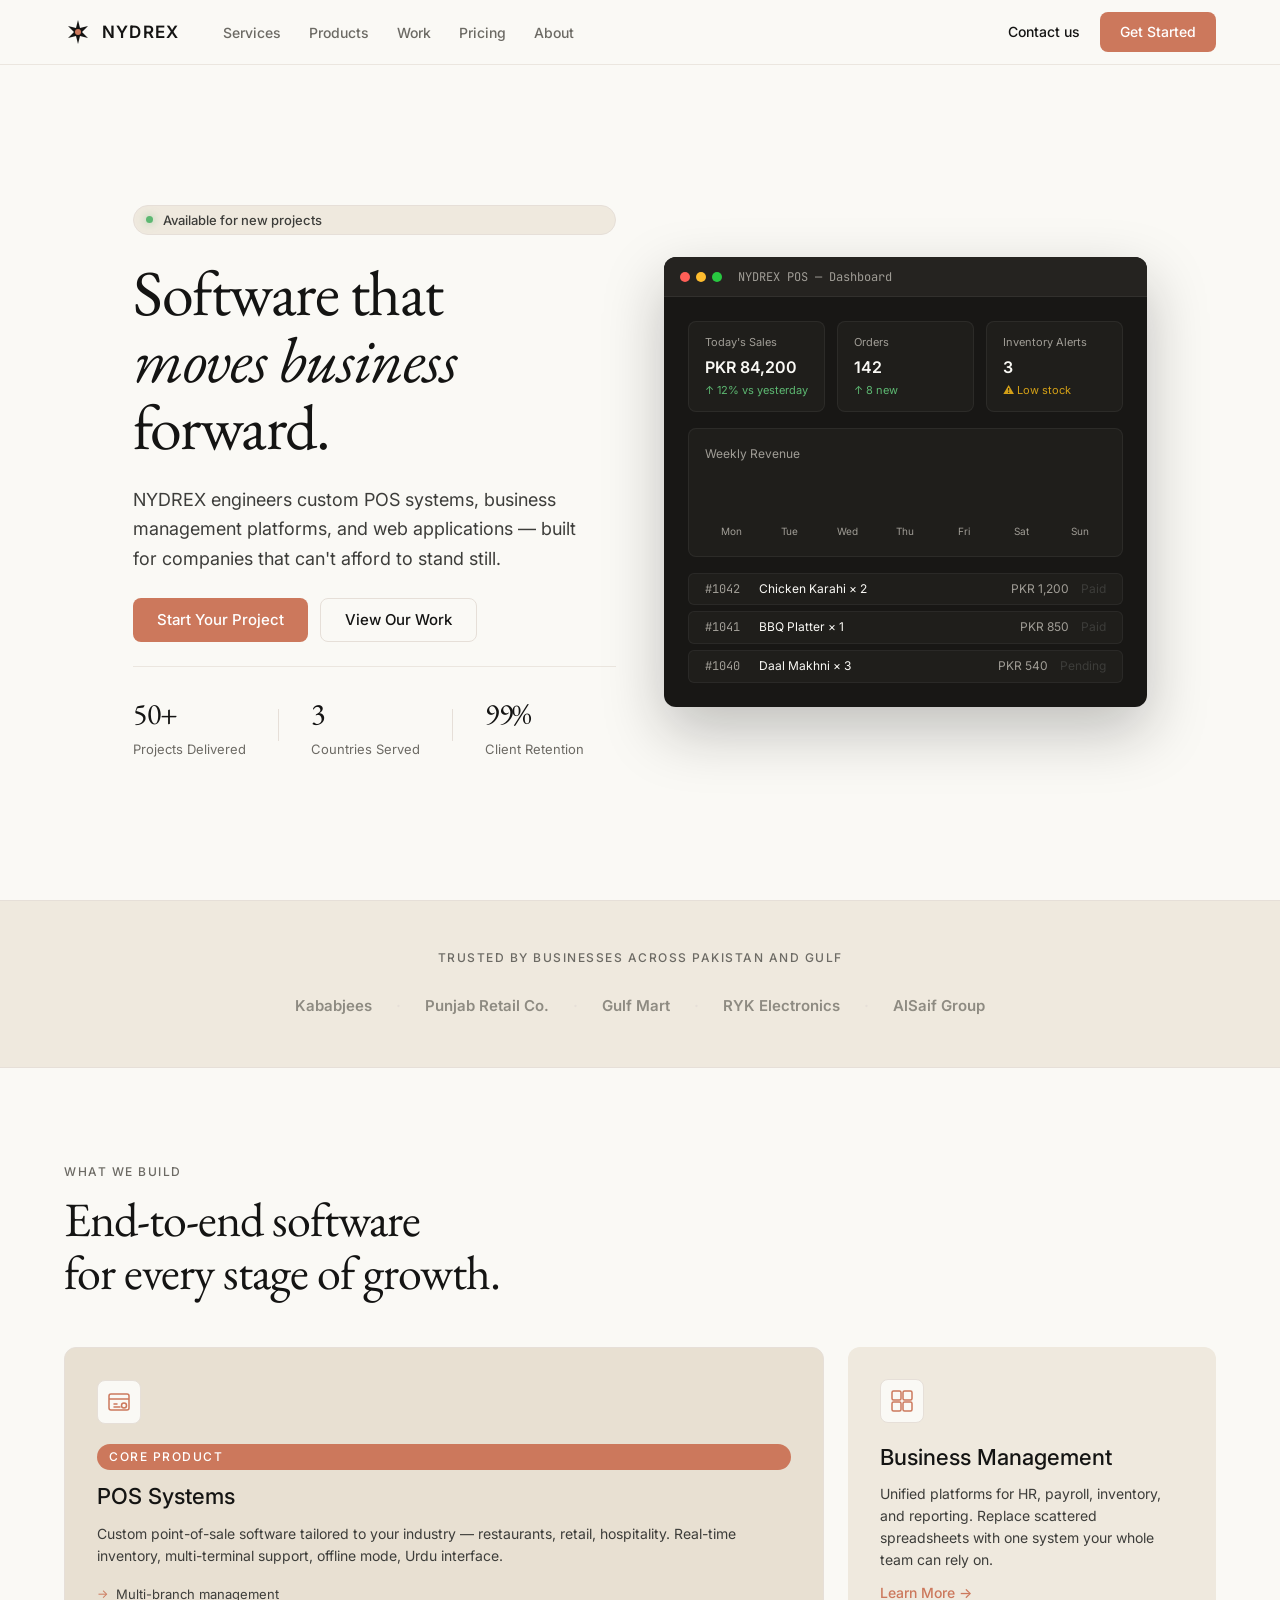
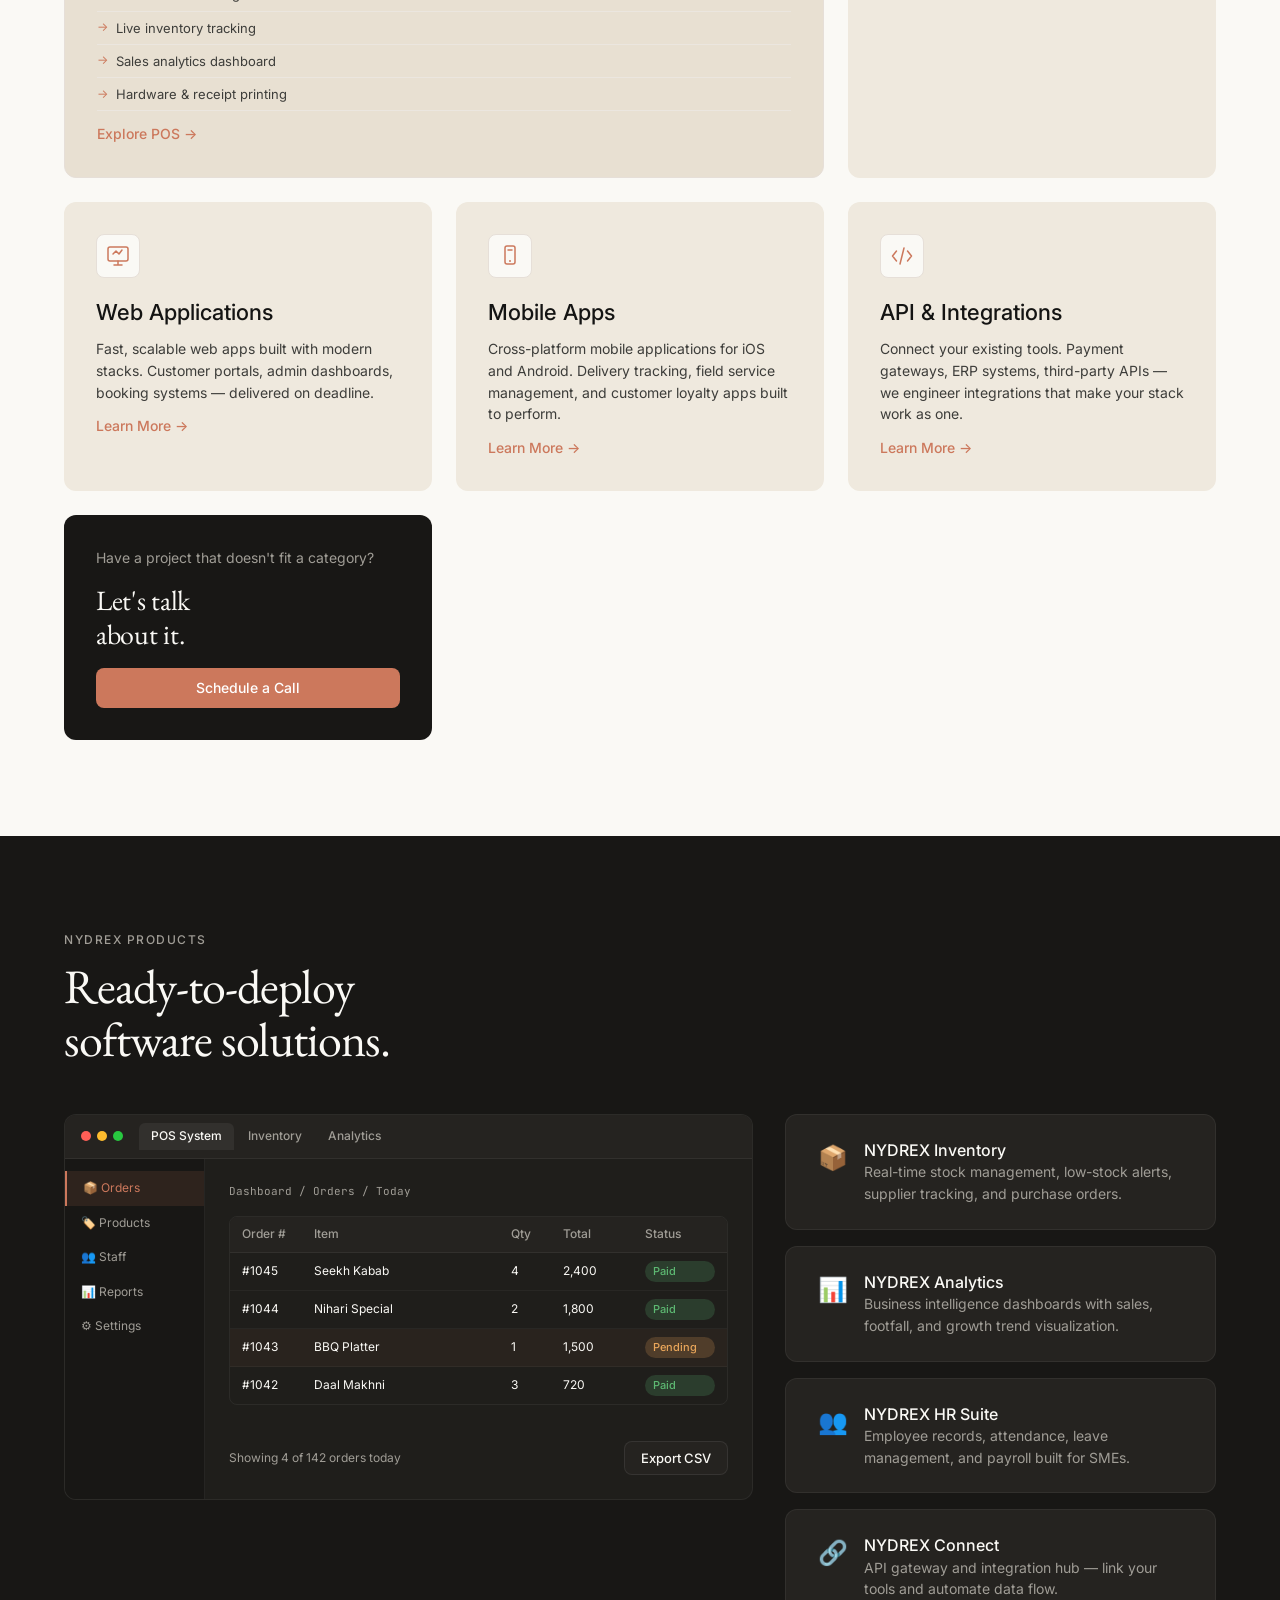
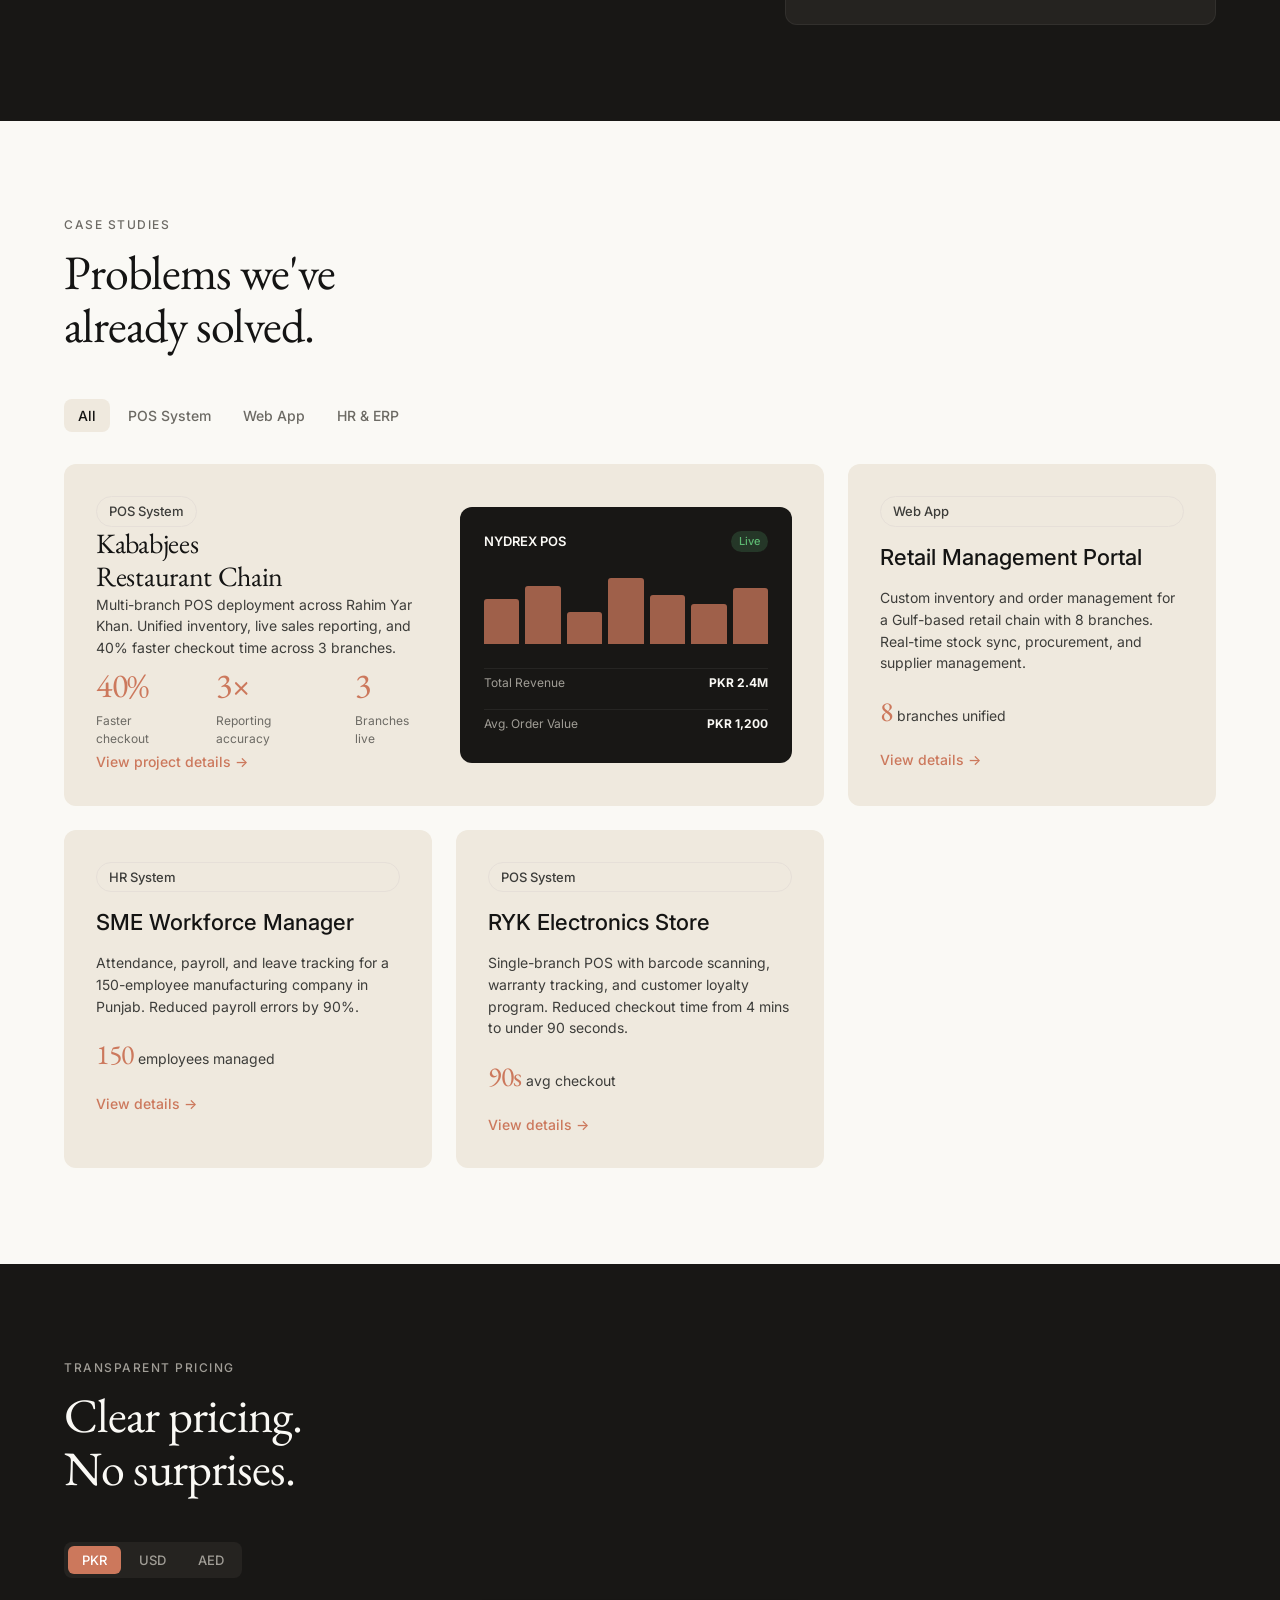
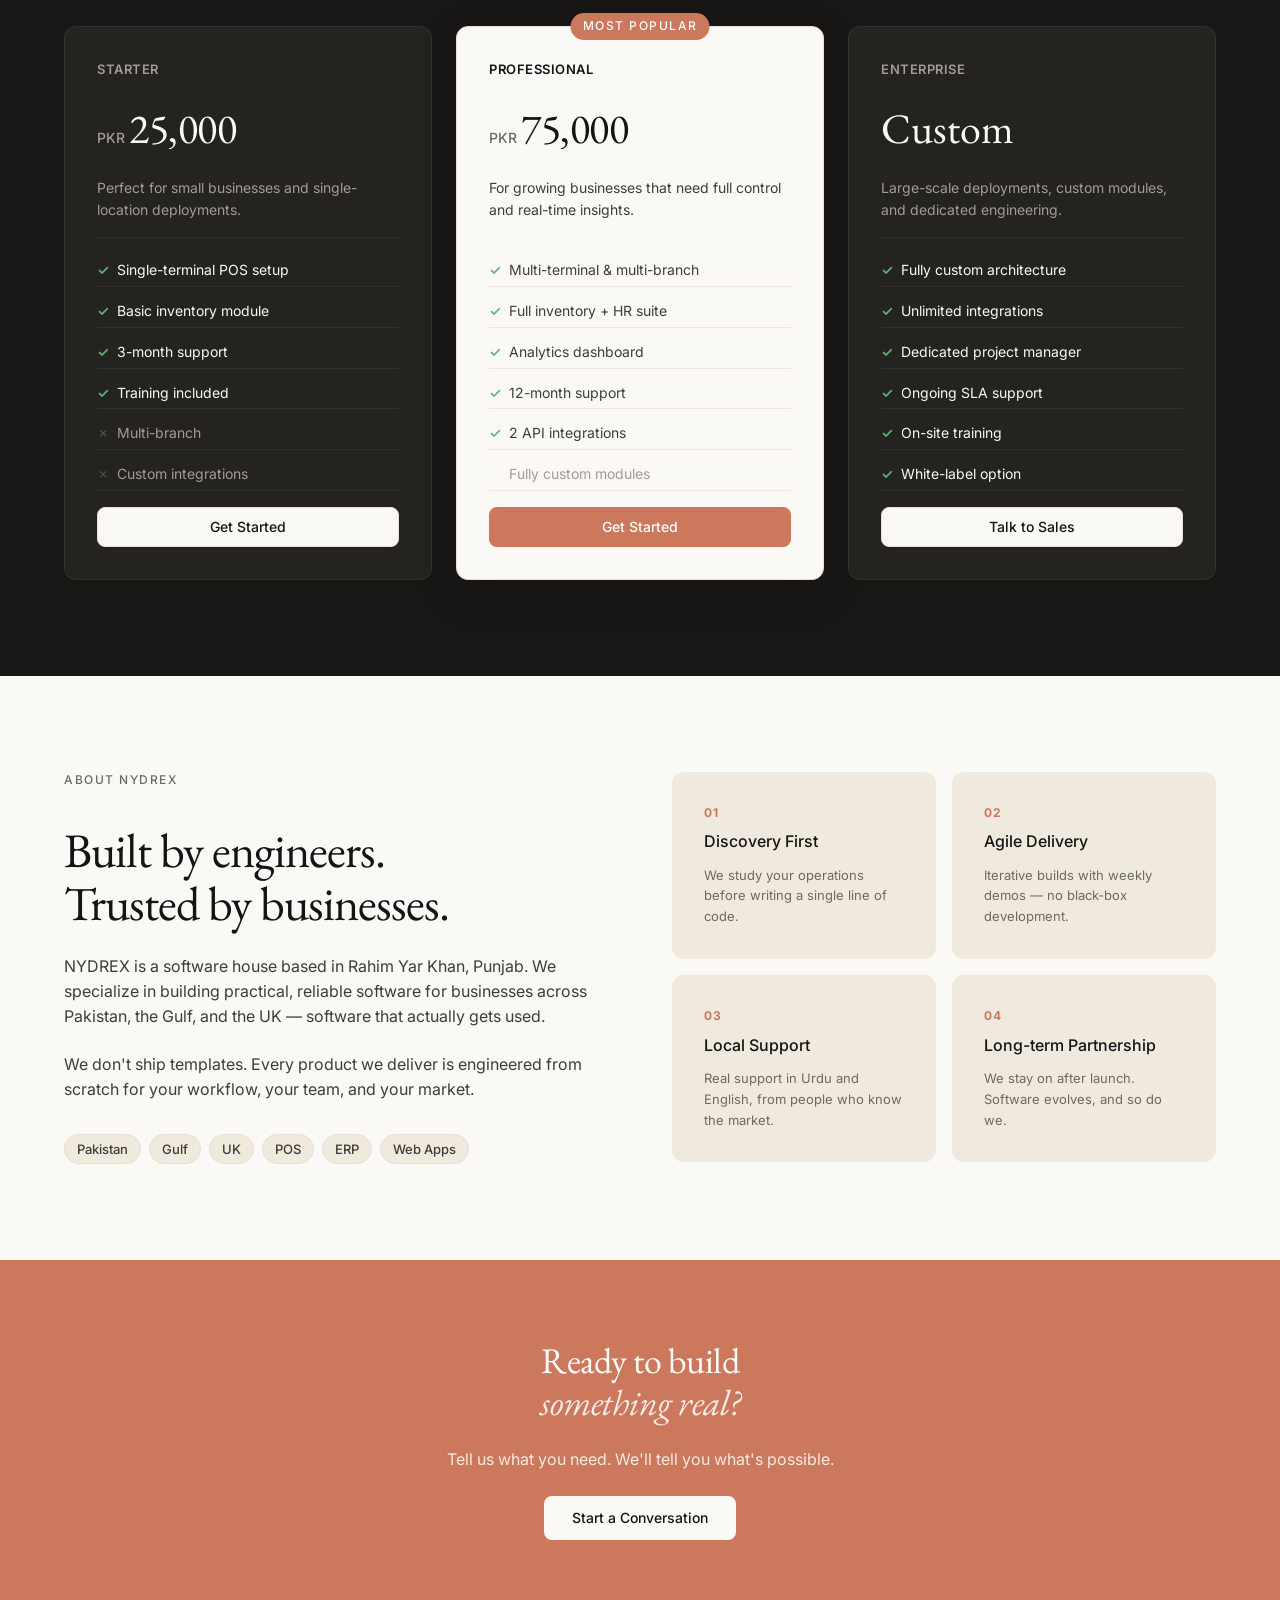
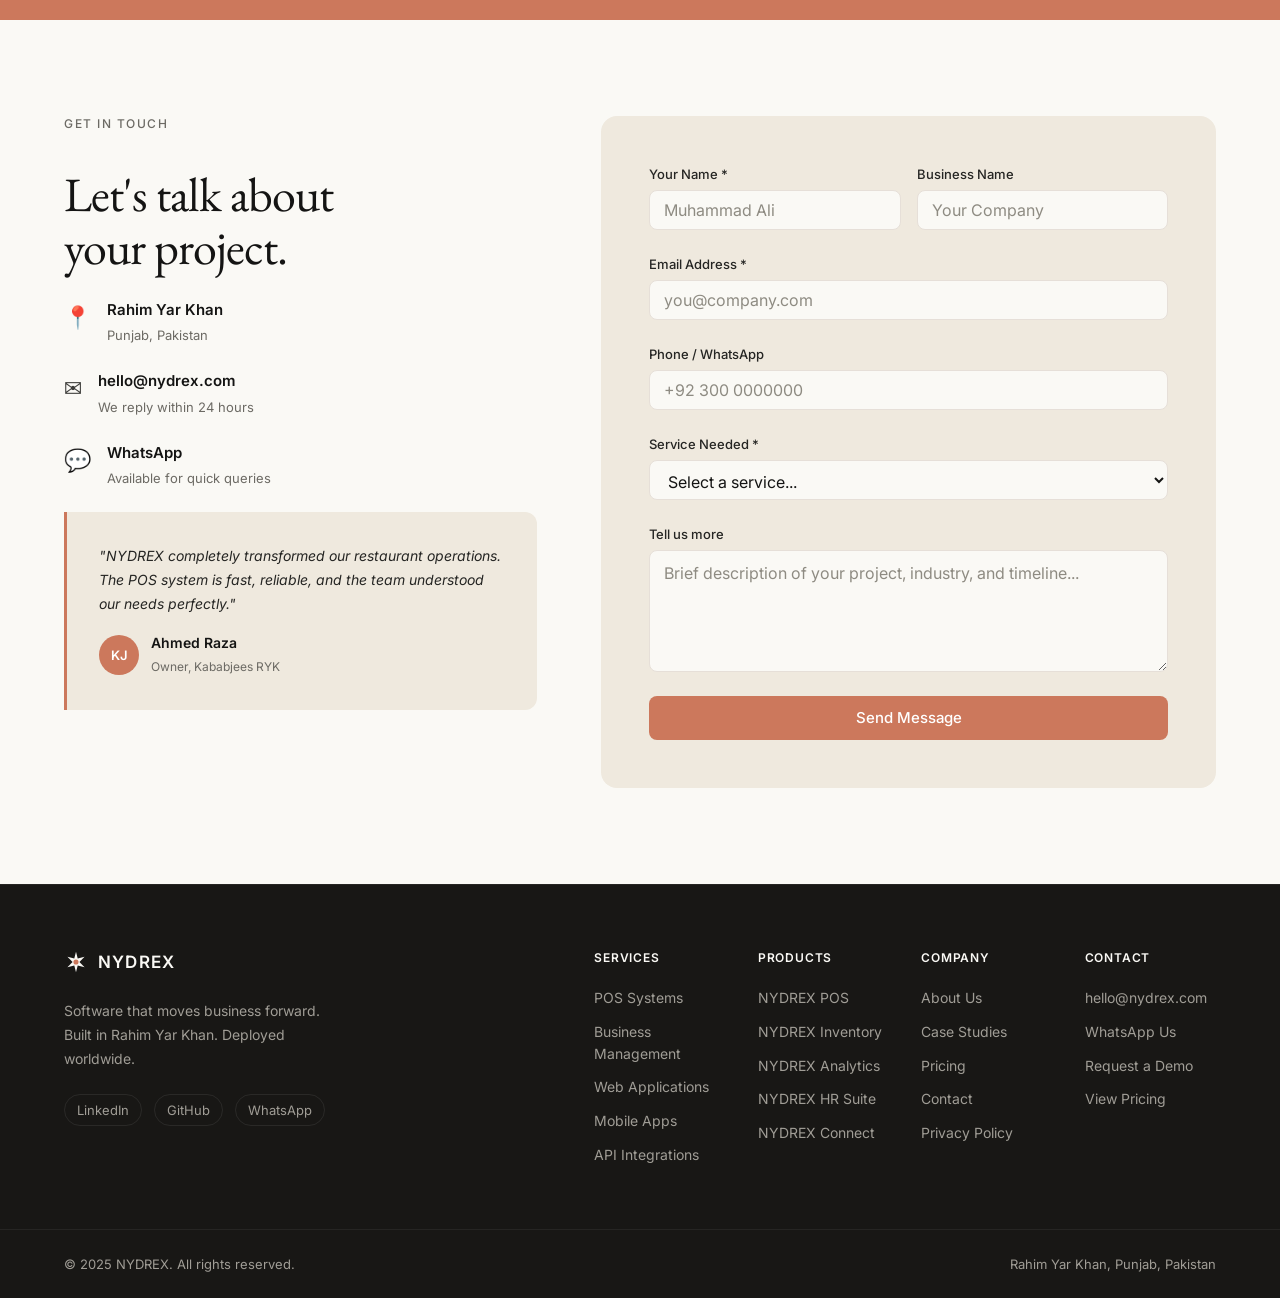
==== index.html @ 8febe62a "Initial commit from local workspace" ====
<!DOCTYPE html>
<html lang="en">
<head>
  <meta charset="UTF-8" />
  <meta name="viewport" content="width=device-width, initial-scale=1.0" />
  <title>NYDREX — Software That Moves Business Forward</title>
  <meta name="description" content="NYDREX builds custom POS systems, web applications, and business management software for enterprises across Pakistan, Gulf, and UK." />
  <!-- Google Fonts: EB Garamond (serif display) + Inter (sans body) -->
  <link rel="preconnect" href="https://fonts.googleapis.com" />
  <link href="https://fonts.googleapis.com/css2?family=EB+Garamond:ital,wght@0,400;0,500;1,400&family=Inter:wght@400;500;600&family=JetBrains+Mono:wght@400;500&display=swap" rel="stylesheet" />
  <link rel="stylesheet" href="style.css" />
</head>
<body>

  <!-- ═══════════════════════════════════════════
       TOP NAVIGATION
  ═══════════════════════════════════════════ -->
  <nav class="top-nav" id="navbar">
    <div class="nav-inner container">

      <!-- Logo / Wordmark -->
      <a href="#" class="wordmark">
        <!-- Spike-mark SVG (Anthropic-style radial) -->
        <svg class="spike-mark" width="28" height="28" viewBox="0 0 28 28" fill="none" xmlns="http://www.w3.org/2000/svg">
          <path d="M14 2 L16 10 L24 8 L18 14 L24 20 L16 18 L14 26 L12 18 L4 20 L10 14 L4 8 L12 10 Z" fill="#141413"/>
          <circle cx="14" cy="14" r="3" fill="#cc785c"/>
        </svg>
        <span class="wordmark-text">NYDREX</span>
      </a>

      <!-- Desktop Menu -->
      <ul class="nav-links" id="navLinks">
        <li><a href="#services" class="nav-link">Services</a></li>
        <li><a href="#products" class="nav-link">Products</a></li>
        <li><a href="#work" class="nav-link">Work</a></li>
        <li><a href="#pricing" class="nav-link">Pricing</a></li>
        <li><a href="#about" class="nav-link">About</a></li>
      </ul>

      <!-- Right cluster -->
      <div class="nav-right">
        <a href="#contact" class="btn-text-link">Contact us</a>
        <a href="#start" class="btn-primary">Get Started</a>
      </div>

      <!-- Hamburger -->
      <button class="hamburger" id="hamburger" aria-label="Menu">
        <span></span><span></span><span></span>
      </button>
    </div>

    <!-- Mobile menu — cream full-screen sheet -->
    <div class="mobile-sheet" id="mobileSheet">
      <a href="#services" class="mobile-nav-link">Services</a>
      <a href="#products" class="mobile-nav-link">Products</a>
      <a href="#work" class="mobile-nav-link">Work</a>
      <a href="#pricing" class="mobile-nav-link">Pricing</a>
      <a href="#about" class="mobile-nav-link">About</a>
      <div class="mobile-actions">
        <a href="#contact" class="btn-secondary btn-full">Contact us</a>
        <a href="#start" class="btn-primary btn-full">Get Started</a>
      </div>
    </div>
  </nav>

  <!-- ═══════════════════════════════════════════
       HERO — Cream canvas, 6-6 grid layout
  ═══════════════════════════════════════════ -->
  <section class="hero-band" id="hero">
    <div class="container hero-grid">

      <!-- Left: text content -->
      <div class="hero-left" data-aos="fade-up">
        <div class="badge-pill">
          <span class="badge-dot"></span>
          Available for new projects
        </div>
        <h1 class="display-xl">
          Software that<br />
          <em>moves business</em><br />
          forward.
        </h1>
        <p class="hero-subhead">
          NYDREX engineers custom POS systems, business management platforms, and web applications — built for companies that can't afford to stand still.
        </p>
        <div class="hero-btn-row">
          <a href="#start" class="btn-primary btn-lg">Start Your Project</a>
          <a href="#work" class="btn-secondary btn-lg">View Our Work</a>
        </div>
        <div class="hero-stats">
          <div class="stat-item">
            <span class="stat-number">50+</span>
            <span class="stat-label">Projects Delivered</span>
          </div>
          <div class="stat-divider"></div>
          <div class="stat-item">
            <span class="stat-number">3</span>
            <span class="stat-label">Countries Served</span>
          </div>
          <div class="stat-divider"></div>
          <div class="stat-item">
            <span class="stat-number">99%</span>
            <span class="stat-label">Client Retention</span>
          </div>
        </div>
      </div>

      <!-- Right: product mockup card (dark surface) -->
      <div class="hero-right" data-aos="fade-up" data-aos-delay="150">
        <div class="product-mockup-card-dark">
          <div class="mockup-topbar">
            <div class="mockup-dots">
              <span class="dot dot-red"></span>
              <span class="dot dot-yellow"></span>
              <span class="dot dot-green"></span>
            </div>
            <span class="mockup-label">NYDREX POS — Dashboard</span>
          </div>
          <div class="mockup-body">
            <!-- Simulated POS Dashboard UI -->
            <div class="mock-stats-row">
              <div class="mock-stat-card">
                <div class="mock-stat-label">Today's Sales</div>
                <div class="mock-stat-value">PKR 84,200</div>
                <div class="mock-stat-up">↑ 12% vs yesterday</div>
              </div>
              <div class="mock-stat-card">
                <div class="mock-stat-label">Orders</div>
                <div class="mock-stat-value">142</div>
                <div class="mock-stat-up">↑ 8 new</div>
              </div>
              <div class="mock-stat-card">
                <div class="mock-stat-label">Inventory Alerts</div>
                <div class="mock-stat-value">3</div>
                <div class="mock-stat-warn">⚠ Low stock</div>
              </div>
            </div>
            <!-- Bar chart -->
            <div class="mock-chart-area">
              <div class="mock-chart-title">Weekly Revenue</div>
              <div class="mock-chart">
                <div class="mock-bar-wrap"><div class="mock-bar" style="height:55%"></div><span>Mon</span></div>
                <div class="mock-bar-wrap"><div class="mock-bar" style="height:72%"></div><span>Tue</span></div>
                <div class="mock-bar-wrap"><div class="mock-bar" style="height:48%"></div><span>Wed</span></div>
                <div class="mock-bar-wrap"><div class="mock-bar" style="height:88%"></div><span>Thu</span></div>
                <div class="mock-bar-wrap"><div class="mock-bar mock-bar-active" style="height:94%"></div><span>Fri</span></div>
                <div class="mock-bar-wrap"><div class="mock-bar" style="height:65%"></div><span>Sat</span></div>
                <div class="mock-bar-wrap"><div class="mock-bar" style="height:40%"></div><span>Sun</span></div>
              </div>
            </div>
            <!-- Recent orders -->
            <div class="mock-orders">
              <div class="mock-order-row">
                <span class="mock-order-id">#1042</span>
                <span class="mock-order-item">Chicken Karahi × 2</span>
                <span class="mock-order-amount">PKR 1,200</span>
                <span class="mock-badge-paid">Paid</span>
              </div>
              <div class="mock-order-row">
                <span class="mock-order-id">#1041</span>
                <span class="mock-order-item">BBQ Platter × 1</span>
                <span class="mock-order-amount">PKR 850</span>
                <span class="mock-badge-paid">Paid</span>
              </div>
              <div class="mock-order-row">
                <span class="mock-order-id">#1040</span>
                <span class="mock-order-item">Daal Makhni × 3</span>
                <span class="mock-order-amount">PKR 540</span>
                <span class="mock-badge-pending">Pending</span>
              </div>
            </div>
          </div>
        </div>
      </div>

    </div>
  </section>

  <!-- ═══════════════════════════════════════════
       TRUSTED BY (Logo band)
  ═══════════════════════════════════════════ -->
  <section class="trusted-band">
    <div class="container">
      <p class="trusted-label">Trusted by businesses across Pakistan and Gulf</p>
      <div class="trusted-logos">
        <span class="trust-logo">Kababjees</span>
        <span class="trust-sep">·</span>
        <span class="trust-logo">Punjab Retail Co.</span>
        <span class="trust-sep">·</span>
        <span class="trust-logo">Gulf Mart</span>
        <span class="trust-sep">·</span>
        <span class="trust-logo">RYK Electronics</span>
        <span class="trust-sep">·</span>
        <span class="trust-logo">AlSaif Group</span>
      </div>
    </div>
  </section>

  <!-- ═══════════════════════════════════════════
       SERVICES — Cream band with feature cards
  ═══════════════════════════════════════════ -->
  <section class="section-band band-cream" id="services">
    <div class="container">
      <div class="section-header">
        <span class="caption-uppercase">What We Build</span>
        <h2 class="display-lg">End-to-end software<br />for every stage of growth.</h2>
      </div>

      <div class="feature-grid">

        <div class="feature-card feature-card-featured" data-aos="fade-up">
          <div class="feature-icon">
            <svg width="24" height="24" viewBox="0 0 24 24" fill="none">
              <rect x="2" y="4" width="20" height="16" rx="2" stroke="currentColor" stroke-width="1.5"/>
              <path d="M2 9h20" stroke="currentColor" stroke-width="1.5"/>
              <path d="M7 14h3M7 17h6" stroke="currentColor" stroke-width="1.5" stroke-linecap="round"/>
              <circle cx="17" cy="15.5" r="2.5" stroke="currentColor" stroke-width="1.5"/>
            </svg>
          </div>
          <span class="badge-coral">Core Product</span>
          <h3 class="title-lg">POS Systems</h3>
          <p class="body-sm">Custom point-of-sale software tailored to your industry — restaurants, retail, hospitality. Real-time inventory, multi-terminal support, offline mode, Urdu interface.</p>
          <ul class="feature-list">
            <li>Multi-branch management</li>
            <li>Live inventory tracking</li>
            <li>Sales analytics dashboard</li>
            <li>Hardware &amp; receipt printing</li>
          </ul>
          <a href="#contact" class="text-link">Explore POS →</a>
        </div>

        <div class="feature-card" data-aos="fade-up" data-aos-delay="80">
          <div class="feature-icon">
            <svg width="24" height="24" viewBox="0 0 24 24" fill="none">
              <rect x="2" y="2" width="9" height="9" rx="1.5" stroke="currentColor" stroke-width="1.5"/>
              <rect x="13" y="2" width="9" height="9" rx="1.5" stroke="currentColor" stroke-width="1.5"/>
              <rect x="2" y="13" width="9" height="9" rx="1.5" stroke="currentColor" stroke-width="1.5"/>
              <rect x="13" y="13" width="9" height="9" rx="1.5" stroke="currentColor" stroke-width="1.5"/>
            </svg>
          </div>
          <h3 class="title-lg">Business Management</h3>
          <p class="body-sm">Unified platforms for HR, payroll, inventory, and reporting. Replace scattered spreadsheets with one system your whole team can rely on.</p>
          <a href="#contact" class="text-link">Learn More →</a>
        </div>

        <div class="feature-card" data-aos="fade-up" data-aos-delay="120">
          <div class="feature-icon">
            <svg width="24" height="24" viewBox="0 0 24 24" fill="none">
              <rect x="2" y="3" width="20" height="14" rx="2" stroke="currentColor" stroke-width="1.5"/>
              <path d="M8 21h8M12 17v4" stroke="currentColor" stroke-width="1.5" stroke-linecap="round"/>
              <path d="M7 10l3-3 3 3 3-4" stroke="currentColor" stroke-width="1.5" stroke-linecap="round" stroke-linejoin="round"/>
            </svg>
          </div>
          <h3 class="title-lg">Web Applications</h3>
          <p class="body-sm">Fast, scalable web apps built with modern stacks. Customer portals, admin dashboards, booking systems — delivered on deadline.</p>
          <a href="#contact" class="text-link">Learn More →</a>
        </div>

        <div class="feature-card" data-aos="fade-up" data-aos-delay="160">
          <div class="feature-icon">
            <svg width="24" height="24" viewBox="0 0 24 24" fill="none">
              <rect x="7" y="2" width="10" height="18" rx="2" stroke="currentColor" stroke-width="1.5"/>
              <circle cx="12" cy="17" r="1" fill="currentColor"/>
              <path d="M10 6h4" stroke="currentColor" stroke-width="1.5" stroke-linecap="round"/>
            </svg>
          </div>
          <h3 class="title-lg">Mobile Apps</h3>
          <p class="body-sm">Cross-platform mobile applications for iOS and Android. Delivery tracking, field service management, and customer loyalty apps built to perform.</p>
          <a href="#contact" class="text-link">Learn More →</a>
        </div>

        <div class="feature-card" data-aos="fade-up" data-aos-delay="200">
          <div class="feature-icon">
            <svg width="24" height="24" viewBox="0 0 24 24" fill="none">
              <path d="M10 20l4-16M6.5 7l-4 5 4 5M17.5 7l4 5-4 5" stroke="currentColor" stroke-width="1.5" stroke-linecap="round" stroke-linejoin="round"/>
            </svg>
          </div>
          <h3 class="title-lg">API &amp; Integrations</h3>
          <p class="body-sm">Connect your existing tools. Payment gateways, ERP systems, third-party APIs — we engineer integrations that make your stack work as one.</p>
          <a href="#contact" class="text-link">Learn More →</a>
        </div>

        <div class="feature-card feature-card-cta" data-aos="fade-up" data-aos-delay="240">
          <p class="body-sm muted">Have a project that doesn't fit a category?</p>
          <h3 class="display-sm">Let's talk<br />about it.</h3>
          <a href="#contact" class="btn-primary">Schedule a Call</a>
        </div>

      </div>
    </div>
  </section>

  <!-- ═══════════════════════════════════════════
       PRODUCTS — Dark band + code-window style
  ═══════════════════════════════════════════ -->
  <section class="section-band band-dark" id="products">
    <div class="container">
      <div class="section-header section-header-dark">
        <span class="caption-uppercase on-dark-soft">NYDREX Products</span>
        <h2 class="display-lg on-dark">Ready-to-deploy<br />software solutions.</h2>
      </div>

      <div class="products-layout">

        <!-- Main product: code-window card -->
        <div class="code-window-card" data-aos="fade-right">
          <div class="cw-topbar">
            <div class="mockup-dots">
              <span class="dot dot-red"></span>
              <span class="dot dot-yellow"></span>
              <span class="dot dot-green"></span>
            </div>
            <div class="cw-tabs">
              <span class="cw-tab cw-tab-active">POS System</span>
              <span class="cw-tab">Inventory</span>
              <span class="cw-tab">Analytics</span>
            </div>
          </div>
          <div class="cw-body">
            <div class="cw-sidebar">
              <div class="cw-sidebar-item cw-sidebar-active">📦 Orders</div>
              <div class="cw-sidebar-item">🏷️ Products</div>
              <div class="cw-sidebar-item">👥 Staff</div>
              <div class="cw-sidebar-item">📊 Reports</div>
              <div class="cw-sidebar-item">⚙️ Settings</div>
            </div>
            <div class="cw-main">
              <div class="cw-breadcrumb">Dashboard / Orders / Today</div>
              <div class="cw-table">
                <div class="cw-table-header">
                  <span>Order #</span><span>Item</span><span>Qty</span><span>Total</span><span>Status</span>
                </div>
                <div class="cw-table-row">
                  <span>#1045</span><span>Seekh Kabab</span><span>4</span><span>2,400</span><span class="badge-status paid">Paid</span>
                </div>
                <div class="cw-table-row">
                  <span>#1044</span><span>Nihari Special</span><span>2</span><span>1,800</span><span class="badge-status paid">Paid</span>
                </div>
                <div class="cw-table-row cw-row-highlight">
                  <span>#1043</span><span>BBQ Platter</span><span>1</span><span>1,500</span><span class="badge-status pending">Pending</span>
                </div>
                <div class="cw-table-row">
                  <span>#1042</span><span>Daal Makhni</span><span>3</span><span>720</span><span class="badge-status paid">Paid</span>
                </div>
              </div>
              <div class="cw-footer-bar">
                <span class="on-dark-soft">Showing 4 of 142 orders today</span>
                <button class="btn-secondary-on-dark">Export CSV</button>
              </div>
            </div>
          </div>
        </div>

        <!-- Product cards grid -->
        <div class="product-cards-grid">
          <div class="product-mini-card" data-aos="fade-left" data-aos-delay="80">
            <span class="product-mini-icon">📦</span>
            <div>
              <h4 class="title-sm on-dark">NYDREX Inventory</h4>
              <p class="body-sm on-dark-soft">Real-time stock management, low-stock alerts, supplier tracking, and purchase orders.</p>
            </div>
          </div>
          <div class="product-mini-card" data-aos="fade-left" data-aos-delay="120">
            <span class="product-mini-icon">📊</span>
            <div>
              <h4 class="title-sm on-dark">NYDREX Analytics</h4>
              <p class="body-sm on-dark-soft">Business intelligence dashboards with sales, footfall, and growth trend visualization.</p>
            </div>
          </div>
          <div class="product-mini-card" data-aos="fade-left" data-aos-delay="160">
            <span class="product-mini-icon">👥</span>
            <div>
              <h4 class="title-sm on-dark">NYDREX HR Suite</h4>
              <p class="body-sm on-dark-soft">Employee records, attendance, leave management, and payroll built for SMEs.</p>
            </div>
          </div>
          <div class="product-mini-card" data-aos="fade-left" data-aos-delay="200">
            <span class="product-mini-icon">🔗</span>
            <div>
              <h4 class="title-sm on-dark">NYDREX Connect</h4>
              <p class="body-sm on-dark-soft">API gateway and integration hub — link your tools and automate data flow.</p>
            </div>
          </div>
        </div>

      </div>
    </div>
  </section>

  <!-- ═══════════════════════════════════════════
       CASE STUDIES — Cream band
  ═══════════════════════════════════════════ -->
  <section class="section-band band-cream" id="work">
    <div class="container">
      <div class="section-header">
        <span class="caption-uppercase">Case Studies</span>
        <h2 class="display-lg">Problems we've<br />already solved.</h2>
      </div>

      <!-- Filter tabs -->
      <div class="category-tabs" id="workFilter">
        <button class="category-tab category-tab-active" data-filter="all">All</button>
        <button class="category-tab" data-filter="pos">POS System</button>
        <button class="category-tab" data-filter="web">Web App</button>
        <button class="category-tab" data-filter="hr">HR &amp; ERP</button>
      </div>

      <div class="work-grid">

        <div class="work-card work-card-large" data-category="pos" data-aos="fade-up">
          <div class="work-card-content">
            <span class="badge-pill">POS System</span>
            <h3 class="display-sm">Kababjees<br />Restaurant Chain</h3>
            <p class="body-sm">Multi-branch POS deployment across Rahim Yar Khan. Unified inventory, live sales reporting, and 40% faster checkout time across 3 branches.</p>
            <div class="work-results">
              <div class="work-result">
                <span class="result-num">40%</span>
                <span class="result-lbl">Faster checkout</span>
              </div>
              <div class="work-result">
                <span class="result-num">3×</span>
                <span class="result-lbl">Reporting accuracy</span>
              </div>
              <div class="work-result">
                <span class="result-num">3</span>
                <span class="result-lbl">Branches live</span>
              </div>
            </div>
            <a href="#contact" class="text-link">View project details →</a>
          </div>
          <div class="work-card-visual">
            <div class="work-visual-mock">
              <div class="wvm-header">
                <span>NYDREX POS</span>
                <span class="badge-status paid" style="margin-left:auto">Live</span>
              </div>
              <div class="wvm-chart">
                <div style="height:62%"></div>
                <div style="height:80%"></div>
                <div style="height:45%"></div>
                <div style="height:91%"></div>
                <div style="height:68%"></div>
                <div style="height:55%"></div>
                <div style="height:77%"></div>
              </div>
              <div class="wvm-row"><span>Total Revenue</span><strong>PKR 2.4M</strong></div>
              <div class="wvm-row"><span>Avg. Order Value</span><strong>PKR 1,200</strong></div>
            </div>
          </div>
        </div>

        <div class="work-card" data-category="web" data-aos="fade-up" data-aos-delay="80">
          <span class="badge-pill">Web App</span>
          <h3 class="title-lg">Retail Management Portal</h3>
          <p class="body-sm">Custom inventory and order management for a Gulf-based retail chain with 8 branches. Real-time stock sync, procurement, and supplier management.</p>
          <div class="work-result-mini">
            <span class="result-num-sm">8</span> branches unified
          </div>
          <a href="#contact" class="text-link">View details →</a>
        </div>

        <div class="work-card" data-category="hr" data-aos="fade-up" data-aos-delay="120">
          <span class="badge-pill">HR System</span>
          <h3 class="title-lg">SME Workforce Manager</h3>
          <p class="body-sm">Attendance, payroll, and leave tracking for a 150-employee manufacturing company in Punjab. Reduced payroll errors by 90%.</p>
          <div class="work-result-mini">
            <span class="result-num-sm">150</span> employees managed
          </div>
          <a href="#contact" class="text-link">View details →</a>
        </div>

        <div class="work-card" data-category="pos" data-aos="fade-up" data-aos-delay="160">
          <span class="badge-pill">POS System</span>
          <h3 class="title-lg">RYK Electronics Store</h3>
          <p class="body-sm">Single-branch POS with barcode scanning, warranty tracking, and customer loyalty program. Reduced checkout time from 4 mins to under 90 seconds.</p>
          <div class="work-result-mini">
            <span class="result-num-sm">90s</span> avg checkout
          </div>
          <a href="#contact" class="text-link">View details →</a>
        </div>

      </div>
    </div>
  </section>

  <!-- ═══════════════════════════════════════════
       PRICING — Dark band (featured tier uses cream surface)
  ═══════════════════════════════════════════ -->
  <section class="section-band band-dark" id="pricing">
    <div class="container">
      <div class="section-header section-header-dark">
        <span class="caption-uppercase on-dark-soft">Transparent Pricing</span>
        <h2 class="display-lg on-dark">Clear pricing.<br />No surprises.</h2>
      </div>

      <!-- Toggle -->
      <div class="pricing-toggle">
        <button class="ptoggle active" data-currency="pkr">PKR</button>
        <button class="ptoggle" data-currency="usd">USD</button>
        <button class="ptoggle" data-currency="aed">AED</button>
      </div>

      <div class="pricing-grid">

        <!-- Starter -->
        <div class="pricing-tier-card" data-aos="fade-up">
          <div class="tier-name">Starter</div>
          <div class="tier-price">
            <span class="tier-currency pkr-symbol">PKR</span>
            <span class="tier-amount" data-pkr="25,000" data-usd="90" data-aed="330">25,000</span>
          </div>
          <p class="tier-desc">Perfect for small businesses and single-location deployments.</p>
          <ul class="tier-features">
            <li class="feat-yes">Single-terminal POS setup</li>
            <li class="feat-yes">Basic inventory module</li>
            <li class="feat-yes">3-month support</li>
            <li class="feat-yes">Training included</li>
            <li class="feat-no">Multi-branch</li>
            <li class="feat-no">Custom integrations</li>
          </ul>
          <a href="#contact" class="btn-secondary btn-full mt-auto">Get Started</a>
        </div>

        <!-- Professional (featured = cream/canvas surface on dark background) -->
        <div class="pricing-tier-card pricing-tier-card-featured" data-aos="fade-up" data-aos-delay="100">
          <div class="featured-badge badge-coral">Most Popular</div>
          <div class="tier-name">Professional</div>
          <div class="tier-price">
            <span class="tier-currency pkr-symbol">PKR</span>
            <span class="tier-amount" data-pkr="75,000" data-usd="270" data-aed="990">75,000</span>
          </div>
          <p class="tier-desc">For growing businesses that need full control and real-time insights.</p>
          <ul class="tier-features">
            <li class="feat-yes">Multi-terminal &amp; multi-branch</li>
            <li class="feat-yes">Full inventory + HR suite</li>
            <li class="feat-yes">Analytics dashboard</li>
            <li class="feat-yes">12-month support</li>
            <li class="feat-yes">2 API integrations</li>
            <li class="feat-no">Fully custom modules</li>
          </ul>
          <a href="#contact" class="btn-primary btn-full mt-auto">Get Started</a>
        </div>

        <!-- Enterprise -->
        <div class="pricing-tier-card" data-aos="fade-up" data-aos-delay="200">
          <div class="tier-name">Enterprise</div>
          <div class="tier-price">
            <span class="tier-amount-custom">Custom</span>
          </div>
          <p class="tier-desc">Large-scale deployments, custom modules, and dedicated engineering.</p>
          <ul class="tier-features">
            <li class="feat-yes">Fully custom architecture</li>
            <li class="feat-yes">Unlimited integrations</li>
            <li class="feat-yes">Dedicated project manager</li>
            <li class="feat-yes">Ongoing SLA support</li>
            <li class="feat-yes">On-site training</li>
            <li class="feat-yes">White-label option</li>
          </ul>
          <a href="#contact" class="btn-secondary btn-full mt-auto">Talk to Sales</a>
        </div>

      </div>
    </div>
  </section>

  <!-- ═══════════════════════════════════════════
       ABOUT — Cream band
  ═══════════════════════════════════════════ -->
  <section class="section-band band-cream" id="about">
    <div class="container about-layout">

      <div class="about-text" data-aos="fade-right">
        <span class="caption-uppercase">About NYDREX</span>
        <h2 class="display-lg">Built by engineers.<br />Trusted by businesses.</h2>
        <p class="body-md">NYDREX is a software house based in Rahim Yar Khan, Punjab. We specialize in building practical, reliable software for businesses across Pakistan, the Gulf, and the UK — software that actually gets used.</p>
        <p class="body-md">We don't ship templates. Every product we deliver is engineered from scratch for your workflow, your team, and your market.</p>
        <div class="about-tags">
          <span class="badge-pill">Pakistan</span>
          <span class="badge-pill">Gulf</span>
          <span class="badge-pill">UK</span>
          <span class="badge-pill">POS</span>
          <span class="badge-pill">ERP</span>
          <span class="badge-pill">Web Apps</span>
        </div>
      </div>

      <div class="about-process" data-aos="fade-left">
        <div class="process-card">
          <div class="process-num">01</div>
          <h4 class="title-sm">Discovery First</h4>
          <p class="body-sm">We study your operations before writing a single line of code.</p>
        </div>
        <div class="process-card">
          <div class="process-num">02</div>
          <h4 class="title-sm">Agile Delivery</h4>
          <p class="body-sm">Iterative builds with weekly demos — no black-box development.</p>
        </div>
        <div class="process-card">
          <div class="process-num">03</div>
          <h4 class="title-sm">Local Support</h4>
          <p class="body-sm">Real support in Urdu and English, from people who know the market.</p>
        </div>
        <div class="process-card">
          <div class="process-num">04</div>
          <h4 class="title-sm">Long-term Partnership</h4>
          <p class="body-sm">We stay on after launch. Software evolves, and so do we.</p>
        </div>
      </div>

    </div>
  </section>

  <!-- ═══════════════════════════════════════════
       CALLOUT BAND — Full coral CTA
  ═══════════════════════════════════════════ -->
  <section class="callout-card-coral" id="start">
    <div class="container callout-inner">
      <h2 class="display-md on-primary">Ready to build<br /><em>something real?</em></h2>
      <p class="body-md on-primary" style="opacity:0.85">Tell us what you need. We'll tell you what's possible.</p>
      <a href="#contact" class="btn-canvas">Start a Conversation</a>
    </div>
  </section>

  <!-- ═══════════════════════════════════════════
       CONTACT — Cream band
  ═══════════════════════════════════════════ -->
  <section class="section-band band-cream" id="contact">
    <div class="container contact-layout">

      <div class="contact-info" data-aos="fade-right">
        <span class="caption-uppercase">Get in Touch</span>
        <h2 class="display-lg">Let's talk about<br />your project.</h2>
        <div class="contact-details">
          <div class="contact-detail-item">
            <div class="contact-detail-icon">📍</div>
            <div>
              <strong>Rahim Yar Khan</strong>
              <span>Punjab, Pakistan</span>
            </div>
          </div>
          <div class="contact-detail-item">
            <div class="contact-detail-icon">✉️</div>
            <div>
              <strong>hello@nydrex.com</strong>
              <span>We reply within 24 hours</span>
            </div>
          </div>
          <div class="contact-detail-item">
            <div class="contact-detail-icon">💬</div>
            <div>
              <strong>WhatsApp</strong>
              <span>Available for quick queries</span>
            </div>
          </div>
        </div>
        <!-- Testimonial -->
        <div class="testimonial-card">
          <p class="body-sm">"NYDREX completely transformed our restaurant operations. The POS system is fast, reliable, and the team understood our needs perfectly."</p>
          <div class="testimonial-author">
            <div class="testimonial-avatar">KJ</div>
            <div>
              <strong>Ahmed Raza</strong>
              <span>Owner, Kababjees RYK</span>
            </div>
          </div>
        </div>
      </div>

      <!-- Contact Form -->
      <div class="contact-form-wrap" data-aos="fade-left">
        <form class="contact-form" id="contactForm">
          <div class="form-row-2">
            <div class="form-group">
              <label class="form-label">Your Name *</label>
              <input type="text" class="text-input" placeholder="Muhammad Ali" required id="fieldName" />
            </div>
            <div class="form-group">
              <label class="form-label">Business Name</label>
              <input type="text" class="text-input" placeholder="Your Company" id="fieldBusiness" />
            </div>
          </div>
          <div class="form-group">
            <label class="form-label">Email Address *</label>
            <input type="email" class="text-input" placeholder="you@company.com" required id="fieldEmail" />
          </div>
          <div class="form-group">
            <label class="form-label">Phone / WhatsApp</label>
            <input type="tel" class="text-input" placeholder="+92 300 0000000" id="fieldPhone" />
          </div>
          <div class="form-group">
            <label class="form-label">Service Needed *</label>
            <select class="text-input" required id="fieldService">
              <option value="">Select a service...</option>
              <option>POS System</option>
              <option>Business Management System</option>
              <option>Web Application</option>
              <option>Mobile App</option>
              <option>API / Integrations</option>
              <option>Custom Software</option>
            </select>
          </div>
          <div class="form-group">
            <label class="form-label">Tell us more</label>
            <textarea class="text-input text-area" rows="4" placeholder="Brief description of your project, industry, and timeline..." id="fieldMessage"></textarea>
          </div>
          <button type="submit" class="btn-primary btn-full btn-lg" id="submitBtn">Send Message</button>
          <div class="form-success" id="formSuccess" style="display:none">
            <span>✓</span> Message sent! We'll get back to you within 24 hours.
          </div>
        </form>
      </div>

    </div>
  </section>

  <!-- ═══════════════════════════════════════════
       FOOTER — Dark navy (surface-dark)
  ═══════════════════════════════════════════ -->
  <footer class="site-footer">
    <div class="container footer-inner">

      <div class="footer-brand">
        <a href="#" class="wordmark wordmark-ondark">
          <svg class="spike-mark" width="24" height="24" viewBox="0 0 28 28" fill="none">
            <path d="M14 2 L16 10 L24 8 L18 14 L24 20 L16 18 L14 26 L12 18 L4 20 L10 14 L4 8 L12 10 Z" fill="#faf9f5"/>
            <circle cx="14" cy="14" r="3" fill="#cc785c"/>
          </svg>
          <span class="wordmark-text on-dark">NYDREX</span>
        </a>
        <p class="body-sm on-dark-soft footer-tagline">Software that moves business forward.<br />Built in Rahim Yar Khan. Deployed worldwide.</p>
        <div class="footer-socials">
          <a href="#" class="social-chip">LinkedIn</a>
          <a href="#" class="social-chip">GitHub</a>
          <a href="#" class="social-chip">WhatsApp</a>
        </div>
      </div>

      <div class="footer-links">
        <div class="footer-col">
          <h5 class="footer-col-title">Services</h5>
          <a href="#services">POS Systems</a>
          <a href="#services">Business Management</a>
          <a href="#services">Web Applications</a>
          <a href="#services">Mobile Apps</a>
          <a href="#services">API Integrations</a>
        </div>
        <div class="footer-col">
          <h5 class="footer-col-title">Products</h5>
          <a href="#products">NYDREX POS</a>
          <a href="#products">NYDREX Inventory</a>
          <a href="#products">NYDREX Analytics</a>
          <a href="#products">NYDREX HR Suite</a>
          <a href="#products">NYDREX Connect</a>
        </div>
        <div class="footer-col">
          <h5 class="footer-col-title">Company</h5>
          <a href="#about">About Us</a>
          <a href="#work">Case Studies</a>
          <a href="#pricing">Pricing</a>
          <a href="#contact">Contact</a>
          <a href="#">Privacy Policy</a>
        </div>
        <div class="footer-col">
          <h5 class="footer-col-title">Contact</h5>
          <a href="mailto:hello@nydrex.com">hello@nydrex.com</a>
          <a href="#">WhatsApp Us</a>
          <a href="#contact">Request a Demo</a>
          <a href="#pricing">View Pricing</a>
        </div>
      </div>

    </div>
    <div class="footer-bottom">
      <div class="container footer-bottom-inner">
        <span class="on-dark-soft">© 2025 NYDREX. All rights reserved.</span>
        <span class="on-dark-soft">Rahim Yar Khan, Punjab, Pakistan</span>
      </div>
    </div>
  </footer>

  <!-- Back to top -->
  <button class="back-to-top" id="backToTop" aria-label="Back to top">↑</button>

  <script src="main.js"></script>
</body>
</html>
---- style.css ----
/* ═══════════════════════════════════════════════
   NYDREX Design System
   Tokens from DESIGN.md (Claude/Anthropic)
   Warm cream canvas · Coral CTA · Dark navy surfaces
   ═══════════════════════════════════════════════ */

/* ─── DESIGN TOKENS ─── */
:root {
  /* Colors — exact from DESIGN.md */
  --primary:              #cc785c;
  --primary-active:       #a9583e;
  --primary-disabled:     #e6dfd8;
  --ink:                  #141413;
  --body:                 #3d3d3a;
  --body-strong:          #252523;
  --muted:                #6c6a64;
  --muted-soft:           #8e8b82;
  --hairline:             #e6dfd8;
  --hairline-soft:        #ebe6df;
  --canvas:               #faf9f5;
  --surface-soft:         #f5f0e8;
  --surface-card:         #efe9de;
  --surface-cream-strong: #e8e0d2;
  --surface-dark:         #181715;
  --surface-dark-elevated:#252320;
  --surface-dark-soft:    #1f1e1b;
  --on-primary:           #ffffff;
  --on-dark:              #faf9f5;
  --on-dark-soft:         #a09d96;
  --accent-teal:          #5db8a6;
  --accent-amber:         #e8a55a;
  --success:              #5db872;
  --warning:              #d4a017;
  --error:                #c64545;

  /* Typography families */
  --font-display: 'EB Garamond', 'Tiempos Headline', Georgia, serif;
  --font-body:    'Inter', system-ui, sans-serif;
  --font-mono:    'JetBrains Mono', ui-monospace, monospace;

  /* Rounded */
  --r-xs:   4px;
  --r-sm:   6px;
  --r-md:   8px;
  --r-lg:   12px;
  --r-xl:   16px;
  --r-pill: 9999px;

  /* Spacing */
  --sp-xxs:     4px;
  --sp-xs:      8px;
  --sp-sm:      12px;
  --sp-md:      16px;
  --sp-lg:      24px;
  --sp-xl:      32px;
  --sp-xxl:     48px;
  --sp-section: 96px;

  /* Transitions */
  --ease: cubic-bezier(0.16, 1, 0.3, 1);
  --dur:  0.25s;
}

/* ─── RESET ─── */
*, *::before, *::after { box-sizing: border-box; margin: 0; padding: 0; }
html { scroll-behavior: smooth; }
body {
  font-family: var(--font-body);
  background: var(--canvas);
  color: var(--body);
  line-height: 1.55;
  -webkit-font-smoothing: antialiased;
  overflow-x: hidden;
}
a { text-decoration: none; color: inherit; }
ul { list-style: none; }
button { cursor: pointer; border: none; background: none; font-family: var(--font-body); }

/* ─── CONTAINER ─── */
.container {
  max-width: 1200px;
  margin: 0 auto;
  padding: 0 var(--sp-lg);
}

/* ─── TYPOGRAPHY SCALE (from DESIGN.md) ─── */
.display-xl {
  font-family: var(--font-display);
  font-size: clamp(40px, 6vw, 64px);
  font-weight: 400;
  line-height: 1.05;
  letter-spacing: -1.5px;
  color: var(--ink);
}
.display-lg {
  font-family: var(--font-display);
  font-size: clamp(32px, 4.5vw, 48px);
  font-weight: 400;
  line-height: 1.1;
  letter-spacing: -1px;
  color: var(--ink);
}
.display-md {
  font-family: var(--font-display);
  font-size: clamp(26px, 3.5vw, 36px);
  font-weight: 400;
  line-height: 1.15;
  letter-spacing: -0.5px;
  color: var(--ink);
}
.display-sm {
  font-family: var(--font-display);
  font-size: clamp(22px, 3vw, 28px);
  font-weight: 400;
  line-height: 1.2;
  letter-spacing: -0.3px;
  color: var(--ink);
}
.title-lg  { font-family: var(--font-body); font-size: 22px; font-weight: 500; line-height: 1.3; color: var(--ink); }
.title-md  { font-family: var(--font-body); font-size: 18px; font-weight: 500; line-height: 1.4; color: var(--ink); }
.title-sm  { font-family: var(--font-body); font-size: 16px; font-weight: 500; line-height: 1.4; color: var(--ink); }
.body-md   { font-family: var(--font-body); font-size: 16px; font-weight: 400; line-height: 1.55; color: var(--body); }
.body-sm   { font-family: var(--font-body); font-size: 14px; font-weight: 400; line-height: 1.55; color: var(--body); }
.caption   { font-family: var(--font-body); font-size: 13px; font-weight: 500; line-height: 1.4; }
.caption-uppercase {
  font-family: var(--font-body);
  font-size: 12px;
  font-weight: 500;
  line-height: 1.4;
  letter-spacing: 1.5px;
  text-transform: uppercase;
  color: var(--muted);
  display: block;
  margin-bottom: var(--sp-sm);
}
.on-dark      { color: var(--on-dark) !important; }
.on-dark-soft { color: var(--on-dark-soft) !important; }
.on-primary   { color: var(--on-primary) !important; }
.muted        { color: var(--muted); }

em { font-style: italic; }

/* ─── BUTTONS ─── */
.btn-primary {
  display: inline-flex;
  align-items: center;
  justify-content: center;
  gap: 8px;
  background: var(--primary);
  color: var(--on-primary);
  font-family: var(--font-body);
  font-size: 14px;
  font-weight: 500;
  padding: 12px 20px;
  height: 40px;
  border-radius: var(--r-md);
  border: none;
  transition: background var(--dur) var(--ease);
  white-space: nowrap;
  flex-shrink: 0;
}
.btn-primary:active, .btn-primary:focus { background: var(--primary-active); outline: none; }
.btn-primary.btn-lg { height: 44px; padding: 12px 24px; font-size: 15px; }
.btn-primary.btn-full { width: 100%; }

.btn-secondary {
  display: inline-flex;
  align-items: center;
  justify-content: center;
  background: var(--canvas);
  color: var(--ink);
  font-family: var(--font-body);
  font-size: 14px;
  font-weight: 500;
  padding: 12px 20px;
  height: 40px;
  border-radius: var(--r-md);
  border: 1px solid var(--hairline);
  transition: border-color var(--dur);
  white-space: nowrap;
}
.btn-secondary:active { border-color: var(--primary); }
.btn-secondary.btn-lg { height: 44px; padding: 12px 24px; font-size: 15px; }
.btn-secondary.btn-full { width: 100%; }

.btn-secondary-on-dark {
  display: inline-flex;
  align-items: center;
  justify-content: center;
  background: var(--surface-dark-elevated);
  color: var(--on-dark);
  font-size: 13px;
  font-weight: 500;
  padding: 8px 16px;
  height: 34px;
  border-radius: var(--r-md);
  border: 1px solid rgba(255,255,255,0.08);
  transition: background var(--dur);
}
.btn-secondary-on-dark:active { background: #2e2c29; }

.btn-text-link {
  font-size: 14px;
  font-weight: 500;
  color: var(--ink);
  padding: 8px;
  transition: color var(--dur);
}
.btn-text-link:hover { color: var(--primary); }

.btn-canvas {
  display: inline-flex;
  align-items: center;
  justify-content: center;
  background: var(--canvas);
  color: var(--ink);
  font-size: 14px;
  font-weight: 500;
  padding: 12px 28px;
  height: 44px;
  border-radius: var(--r-md);
  transition: opacity var(--dur);
}
.btn-canvas:active { opacity: 0.85; }

.text-link {
  font-size: 14px;
  font-weight: 500;
  color: var(--primary);
  transition: color var(--dur);
}
.text-link:hover { color: var(--primary-active); }

.mt-auto { margin-top: auto; }

/* ─── TOP NAV ─── */
.top-nav {
  position: fixed;
  top: 0; left: 0; right: 0;
  z-index: 200;
  background: var(--canvas);
  border-bottom: 1px solid var(--hairline-soft);
  transition: box-shadow var(--dur);
}
.top-nav.scrolled { box-shadow: 0 2px 12px rgba(20,20,19,0.08); }

.nav-inner {
  height: 64px;
  display: flex;
  align-items: center;
  gap: var(--sp-xl);
}

.wordmark {
  display: flex;
  align-items: center;
  gap: 10px;
  flex-shrink: 0;
}
.wordmark-text {
  font-family: var(--font-body);
  font-size: 17px;
  font-weight: 600;
  letter-spacing: 1.2px;
  color: var(--ink);
}
.spike-mark { flex-shrink: 0; }

.nav-links {
  display: flex;
  align-items: center;
  gap: var(--sp-xxs);
  flex: 1;
}
.nav-link {
  font-size: 14px;
  font-weight: 500;
  color: var(--muted);
  padding: 6px var(--sp-sm);
  border-radius: var(--r-sm);
  transition: color var(--dur), background var(--dur);
}
.nav-link:hover, .nav-link.active {
  color: var(--ink);
  background: var(--surface-card);
}

.nav-right {
  display: flex;
  align-items: center;
  gap: var(--sp-sm);
  flex-shrink: 0;
}

.hamburger {
  display: none;
  flex-direction: column;
  gap: 5px;
  padding: 4px;
  margin-left: auto;
}
.hamburger span {
  display: block;
  width: 22px; height: 2px;
  background: var(--ink);
  border-radius: 2px;
  transition: transform 0.25s var(--ease), opacity 0.2s;
}

/* Mobile sheet — full-screen cream */
.mobile-sheet {
  display: none;
  flex-direction: column;
  background: var(--canvas);
  padding: var(--sp-lg) var(--sp-lg) var(--sp-xl);
  border-top: 1px solid var(--hairline-soft);
  gap: var(--sp-xxs);
}
.mobile-sheet.open { display: flex; }
.mobile-nav-link {
  font-size: 18px;
  font-weight: 500;
  color: var(--body);
  padding: 14px 0;
  border-bottom: 1px solid var(--hairline-soft);
}
.mobile-actions { display: flex; flex-direction: column; gap: var(--sp-sm); margin-top: var(--sp-lg); }

/* ─── HERO BAND ─── */
.hero-band {
  background: var(--canvas);
  padding: calc(var(--sp-section) + 64px) 0 var(--sp-section);
  min-height: 100vh;
  display: flex;
  align-items: center;
}

.hero-grid {
  display: grid;
  grid-template-columns: 1fr 1fr;
  gap: var(--sp-xxl);
  align-items: center;
}

.hero-left { display: flex; flex-direction: column; gap: var(--sp-lg); }

.badge-dot {
  display: inline-block;
  width: 7px; height: 7px;
  border-radius: 50%;
  background: var(--success);
  box-shadow: 0 0 8px rgba(93,184,114,0.6);
  animation: pulseDot 2s ease-in-out infinite;
  margin-right: 4px;
}
@keyframes pulseDot {
  0%,100% { box-shadow: 0 0 6px rgba(93,184,114,0.5); }
  50%      { box-shadow: 0 0 14px rgba(93,184,114,0.9); }
}

.hero-subhead {
  font-size: 18px;
  color: var(--body);
  line-height: 1.65;
  max-width: 460px;
  margin-top: -var(--sp-xs);
}

.hero-btn-row {
  display: flex;
  align-items: center;
  gap: var(--sp-sm);
  flex-wrap: wrap;
}

.hero-stats {
  display: flex;
  align-items: center;
  gap: var(--sp-xl);
  flex-wrap: wrap;
  padding-top: var(--sp-lg);
  border-top: 1px solid var(--hairline-soft);
}
.stat-item { display: flex; flex-direction: column; gap: 2px; }
.stat-number {
  font-family: var(--font-display);
  font-size: 30px;
  font-weight: 400;
  letter-spacing: -0.5px;
  color: var(--ink);
}
.stat-label { font-size: 13px; color: var(--muted); }
.stat-divider { width: 1px; height: 32px; background: var(--hairline); }

/* ─── PRODUCT MOCKUP CARD (dark) ─── */
.product-mockup-card-dark {
  background: var(--surface-dark);
  border-radius: var(--r-lg);
  overflow: hidden;
  box-shadow: 0 24px 60px rgba(20,20,19,0.25);
}
.mockup-topbar {
  height: 40px;
  background: var(--surface-dark-elevated);
  border-bottom: 1px solid rgba(255,255,255,0.06);
  display: flex;
  align-items: center;
  padding: 0 var(--sp-md);
  gap: var(--sp-md);
}
.mockup-dots { display: flex; gap: 6px; }
.dot { width: 10px; height: 10px; border-radius: 50%; }
.dot-red    { background: #ff5f57; }
.dot-yellow { background: #febc2e; }
.dot-green  { background: #28c840; }
.mockup-label { font-size: 12px; color: var(--on-dark-soft); font-family: var(--font-mono); }

.mockup-body { padding: var(--sp-lg); display: flex; flex-direction: column; gap: var(--sp-md); }

.mock-stats-row { display: grid; grid-template-columns: repeat(3, 1fr); gap: var(--sp-sm); }
.mock-stat-card {
  background: var(--surface-dark-soft);
  border: 1px solid rgba(255,255,255,0.06);
  border-radius: var(--r-md);
  padding: var(--sp-sm) var(--sp-md);
}
.mock-stat-label { font-size: 11px; color: var(--on-dark-soft); margin-bottom: 4px; }
.mock-stat-value { font-size: 16px; font-weight: 600; color: var(--on-dark); margin-bottom: 2px; }
.mock-stat-up    { font-size: 11px; color: var(--success); }
.mock-stat-warn  { font-size: 11px; color: var(--warning); }

.mock-chart-area {
  background: var(--surface-dark-soft);
  border: 1px solid rgba(255,255,255,0.06);
  border-radius: var(--r-md);
  padding: var(--sp-md);
}
.mock-chart-title { font-size: 12px; color: var(--on-dark-soft); margin-bottom: var(--sp-sm); }
.mock-chart {
  display: flex;
  align-items: flex-end;
  gap: 6px;
  height: 64px;
}
.mock-bar-wrap { display: flex; flex-direction: column; align-items: center; gap: 4px; flex: 1; }
.mock-bar-wrap > div {
  width: 100%;
  background: rgba(204,120,92,0.45);
  border-radius: 3px 3px 0 0;
  transition: height 0.6s var(--ease);
}
.mock-bar-active { background: var(--primary) !important; }
.mock-bar-wrap span { font-size: 10px; color: var(--on-dark-soft); }

.mock-orders { display: flex; flex-direction: column; gap: 6px; }
.mock-order-row {
  display: flex;
  align-items: center;
  gap: var(--sp-sm);
  font-size: 12px;
  padding: 6px var(--sp-md);
  border-radius: var(--r-sm);
  border: 1px solid rgba(255,255,255,0.05);
  background: var(--surface-dark-soft);
}
.mock-order-id   { color: var(--on-dark-soft); width: 42px; flex-shrink: 0; font-family: var(--font-mono); }
.mock-order-item { color: var(--on-dark); flex: 1; }
.mock-order-amount { color: var(--on-dark-soft); flex-shrink: 0; }

.badge-status {
  font-size: 11px;
  font-weight: 500;
  padding: 2px 8px;
  border-radius: var(--r-pill);
  flex-shrink: 0;
}
.badge-status.paid    { background: rgba(93,184,114,0.2); color: var(--success); }
.badge-status.pending { background: rgba(232,165,90,0.2); color: var(--accent-amber); }

/* ─── TRUSTED BAND ─── */
.trusted-band {
  background: var(--surface-card);
  border-top: 1px solid var(--hairline);
  border-bottom: 1px solid var(--hairline);
  padding: var(--sp-xxl) 0;
}
.trusted-label {
  font-size: 12px;
  font-weight: 500;
  letter-spacing: 1.5px;
  text-transform: uppercase;
  color: var(--muted);
  text-align: center;
  margin-bottom: var(--sp-lg);
}
.trusted-logos {
  display: flex;
  align-items: center;
  justify-content: center;
  gap: var(--sp-lg);
  flex-wrap: wrap;
}
.trust-logo { font-size: 15px; font-weight: 600; color: var(--muted-soft); }
.trust-sep  { color: var(--hairline); font-size: 18px; }

/* ─── SECTION BAND ─── */
.section-band { padding: var(--sp-section) 0; }
.band-cream { background: var(--canvas); }
.band-dark  { background: var(--surface-dark); }
.band-card  { background: var(--surface-card); }

.section-header { margin-bottom: var(--sp-xxl); }
.section-header-dark .display-lg { color: var(--on-dark); }

/* ─── BADGE & PILL ─── */
.badge-pill {
  display: inline-flex;
  align-items: center;
  gap: 6px;
  font-size: 13px;
  font-weight: 500;
  color: var(--body);
  background: var(--surface-card);
  border: 1px solid var(--hairline);
  border-radius: var(--r-pill);
  padding: 4px 12px;
}
.badge-coral {
  display: inline-block;
  font-size: 12px;
  font-weight: 500;
  letter-spacing: 1.5px;
  text-transform: uppercase;
  color: var(--on-primary);
  background: var(--primary);
  border-radius: var(--r-pill);
  padding: 4px 12px;
}

/* ─── FEATURE GRID (Services) ─── */
.feature-grid {
  display: grid;
  grid-template-columns: repeat(3, 1fr);
  gap: var(--sp-lg);
}
.feature-card {
  background: var(--surface-card);
  border-radius: var(--r-lg);
  padding: var(--sp-xl);
  display: flex;
  flex-direction: column;
  gap: var(--sp-sm);
  transition: box-shadow var(--dur), transform var(--dur);
}
.feature-card:hover {
  box-shadow: 0 8px 32px rgba(20,20,19,0.1);
  transform: translateY(-2px);
}
.feature-card-featured {
  background: var(--surface-cream-strong);
  grid-column: span 2;
  border: 1px solid var(--hairline);
}
.feature-card-cta {
  background: var(--surface-dark);
  color: var(--on-dark);
  gap: var(--sp-md);
}
.feature-card-cta .display-sm { color: var(--on-dark); }
.feature-card-cta .body-sm   { color: var(--on-dark-soft); }

.feature-icon {
  width: 44px; height: 44px;
  border-radius: var(--r-md);
  background: var(--canvas);
  border: 1px solid var(--hairline);
  display: flex;
  align-items: center;
  justify-content: center;
  color: var(--primary);
  margin-bottom: var(--sp-xs);
}

.feature-list { display: flex; flex-direction: column; }
.feature-list li {
  font-size: 13px;
  color: var(--body);
  padding: 6px 0;
  border-bottom: 1px solid var(--hairline-soft);
  display: flex;
  align-items: center;
  gap: 8px;
}
.feature-list li::before { content: '→'; color: var(--primary); font-size: 12px; flex-shrink: 0; }

/* ─── PRODUCTS — CODE WINDOW ─── */
.products-layout {
  display: grid;
  grid-template-columns: 1.6fr 1fr;
  gap: var(--sp-xl);
  align-items: start;
}
.code-window-card {
  background: var(--surface-dark-soft);
  border: 1px solid rgba(255,255,255,0.06);
  border-radius: var(--r-lg);
  overflow: hidden;
}
.cw-topbar {
  height: 44px;
  background: var(--surface-dark-elevated);
  border-bottom: 1px solid rgba(255,255,255,0.06);
  display: flex;
  align-items: center;
  padding: 0 var(--sp-md);
  gap: var(--sp-md);
}
.cw-tabs { display: flex; gap: 2px; }
.cw-tab {
  font-size: 12px;
  font-weight: 500;
  color: var(--on-dark-soft);
  padding: 4px var(--sp-sm);
  border-radius: var(--r-sm) var(--r-sm) 0 0;
  cursor: pointer;
  transition: color var(--dur), background var(--dur);
}
.cw-tab-active { color: var(--on-dark); background: rgba(255,255,255,0.06); }

.cw-body { display: flex; min-height: 340px; }
.cw-sidebar {
  width: 140px;
  flex-shrink: 0;
  background: var(--surface-dark);
  border-right: 1px solid rgba(255,255,255,0.06);
  display: flex;
  flex-direction: column;
  padding: var(--sp-sm) 0;
}
.cw-sidebar-item {
  font-size: 12px;
  color: var(--on-dark-soft);
  padding: 8px var(--sp-md);
  cursor: pointer;
  transition: background var(--dur), color var(--dur);
}
.cw-sidebar-item:hover { background: rgba(255,255,255,0.04); color: var(--on-dark); }
.cw-sidebar-active { background: rgba(204,120,92,0.12); color: var(--primary); border-left: 2px solid var(--primary); }

.cw-main { flex: 1; padding: var(--sp-lg); display: flex; flex-direction: column; gap: var(--sp-md); overflow: hidden; }
.cw-breadcrumb { font-size: 11px; color: var(--on-dark-soft); font-family: var(--font-mono); }

.cw-table { border: 1px solid rgba(255,255,255,0.06); border-radius: var(--r-md); overflow: hidden; }
.cw-table-header, .cw-table-row {
  display: grid;
  grid-template-columns: 60px 1fr 40px 70px 70px;
  gap: var(--sp-sm);
  padding: 8px var(--sp-sm);
  font-size: 12px;
  align-items: center;
}
.cw-table-header {
  background: var(--surface-dark-elevated);
  color: var(--on-dark-soft);
  font-weight: 500;
  border-bottom: 1px solid rgba(255,255,255,0.06);
}
.cw-table-row {
  color: var(--on-dark);
  border-bottom: 1px solid rgba(255,255,255,0.04);
  transition: background var(--dur);
}
.cw-table-row:hover { background: rgba(255,255,255,0.03); }
.cw-row-highlight   { background: rgba(204,120,92,0.06); }
.cw-table-row:last-child { border-bottom: none; }

.cw-footer-bar {
  display: flex;
  align-items: center;
  justify-content: space-between;
  font-size: 12px;
  margin-top: auto;
}

.product-cards-grid { display: flex; flex-direction: column; gap: var(--sp-md); }
.product-mini-card {
  background: var(--surface-dark-elevated);
  border: 1px solid rgba(255,255,255,0.06);
  border-radius: var(--r-lg);
  padding: var(--sp-lg) var(--sp-xl);
  display: flex;
  align-items: flex-start;
  gap: var(--sp-md);
  transition: border-color var(--dur), transform var(--dur);
}
.product-mini-card:hover { border-color: rgba(204,120,92,0.4); transform: translateX(3px); }
.product-mini-icon { font-size: 24px; flex-shrink: 0; }

/* ─── WORK / CASE STUDIES ─── */
.category-tabs {
  display: flex;
  gap: var(--sp-xxs);
  margin-bottom: var(--sp-xl);
  flex-wrap: wrap;
}
.category-tab {
  font-size: 14px;
  font-weight: 500;
  color: var(--muted);
  padding: 8px 14px;
  border-radius: var(--r-md);
  background: transparent;
  transition: background var(--dur), color var(--dur);
}
.category-tab-active { background: var(--surface-card); color: var(--ink); }

.work-grid {
  display: grid;
  grid-template-columns: repeat(3, 1fr);
  gap: var(--sp-lg);
}
.work-card {
  background: var(--surface-card);
  border-radius: var(--r-lg);
  padding: var(--sp-xl);
  display: flex;
  flex-direction: column;
  gap: var(--sp-md);
  transition: box-shadow var(--dur), transform var(--dur);
}
.work-card:hover { box-shadow: 0 8px 32px rgba(20,20,19,0.1); transform: translateY(-2px); }
.work-card-large { grid-column: span 2; display: grid; grid-template-columns: 1fr 1fr; gap: var(--sp-xl); align-items: center; }

.work-results { display: flex; gap: var(--sp-xl); }
.work-result { display: flex; flex-direction: column; }
.result-num { font-family: var(--font-display); font-size: 34px; color: var(--primary); letter-spacing: -0.5px; }
.result-lbl { font-size: 12px; color: var(--muted); }

.work-result-mini { font-size: 14px; color: var(--body); }
.result-num-sm { font-family: var(--font-display); font-size: 28px; color: var(--primary); letter-spacing: -0.5px; }

/* Work visual mock */
.work-visual-mock {
  background: var(--surface-dark);
  border-radius: var(--r-lg);
  padding: var(--sp-lg);
  display: flex;
  flex-direction: column;
  gap: var(--sp-sm);
}
.wvm-header { display: flex; align-items: center; font-size: 13px; font-weight: 600; color: var(--on-dark); margin-bottom: var(--sp-xs); }
.wvm-chart { display: flex; align-items: flex-end; gap: 6px; height: 72px; margin-bottom: var(--sp-sm); }
.wvm-chart > div { flex: 1; background: var(--primary); opacity: 0.75; border-radius: 3px 3px 0 0; }
.wvm-row { display: flex; justify-content: space-between; font-size: 12px; color: var(--on-dark-soft); padding: 5px 0; border-top: 1px solid rgba(255,255,255,0.06); }
.wvm-row strong { color: var(--on-dark); }

.work-card.hidden { display: none; }

/* ─── PRICING ─── */
.pricing-toggle {
  display: flex;
  gap: var(--sp-xxs);
  margin-bottom: var(--sp-xxl);
  background: var(--surface-dark-elevated);
  padding: 4px;
  border-radius: var(--r-md);
  width: fit-content;
}
.ptoggle {
  font-size: 13px;
  font-weight: 500;
  color: var(--on-dark-soft);
  padding: 6px 14px;
  border-radius: var(--r-sm);
  transition: background var(--dur), color var(--dur);
}
.ptoggle.active { background: var(--primary); color: var(--on-primary); }

.pricing-grid {
  display: grid;
  grid-template-columns: repeat(3, 1fr);
  gap: var(--sp-lg);
  align-items: start;
}
.pricing-tier-card {
  background: var(--surface-dark-elevated);
  border: 1px solid rgba(255,255,255,0.06);
  border-radius: var(--r-lg);
  padding: var(--sp-xl);
  display: flex;
  flex-direction: column;
  gap: var(--sp-md);
  position: relative;
  min-height: 520px;
  transition: border-color var(--dur);
}
.pricing-tier-card:hover { border-color: rgba(204,120,92,0.4); }

/* Featured = cream/canvas on dark bg (from DESIGN.md) */
.pricing-tier-card-featured {
  background: var(--canvas);
  border: 1px solid var(--hairline);
  box-shadow: 0 12px 40px rgba(20,20,19,0.2);
}
.pricing-tier-card-featured .tier-name { color: var(--ink); }
.pricing-tier-card-featured .tier-price .tier-currency { color: var(--muted); }
.pricing-tier-card-featured .tier-amount { color: var(--ink); }
.pricing-tier-card-featured .tier-desc { color: var(--body); }
.pricing-tier-card-featured .tier-features li { color: var(--body); border-bottom-color: var(--hairline-soft); }
.pricing-tier-card-featured .feat-no { color: var(--muted); }

.featured-badge { position: absolute; top: -14px; left: 50%; transform: translateX(-50%); white-space: nowrap; }

.tier-name { font-size: 13px; font-weight: 600; color: var(--on-dark-soft); text-transform: uppercase; letter-spacing: 0.5px; }
.tier-price { display: flex; align-items: baseline; gap: 4px; }
.tier-currency { font-size: 14px; color: var(--on-dark-soft); font-weight: 500; }
.tier-amount { font-family: var(--font-display); font-size: 42px; font-weight: 400; letter-spacing: -0.5px; color: var(--on-dark); }
.tier-amount-custom { font-family: var(--font-display); font-size: 42px; font-weight: 400; color: var(--on-dark); }
.tier-desc { font-size: 14px; color: var(--on-dark-soft); line-height: 1.6; padding-bottom: var(--sp-md); border-bottom: 1px solid rgba(255,255,255,0.06); }
.tier-features { display: flex; flex-direction: column; gap: var(--sp-xs); flex: 1; }
.tier-features li { font-size: 14px; color: var(--on-dark); padding: 5px 0; border-bottom: 1px solid rgba(255,255,255,0.06); display: flex; align-items: center; gap: 8px; }
.feat-yes::before { content: '✓'; color: var(--success); font-weight: 600; flex-shrink: 0; }
.feat-no::before  { content: '✗'; color: rgba(255,255,255,0.2); flex-shrink: 0; }
.feat-no { color: var(--on-dark-soft) !important; }

/* ─── ABOUT ─── */
.about-layout {
  display: grid;
  grid-template-columns: 1fr 1fr;
  gap: 64px;
  align-items: start;
}
.about-text { display: flex; flex-direction: column; gap: var(--sp-lg); }
.about-text .body-md { margin-top: 0; }
.about-tags { display: flex; flex-wrap: wrap; gap: var(--sp-xs); margin-top: var(--sp-xs); }

.about-process { display: grid; grid-template-columns: 1fr 1fr; gap: var(--sp-md); }
.process-card {
  background: var(--surface-card);
  border-radius: var(--r-lg);
  padding: var(--sp-xl);
  display: flex;
  flex-direction: column;
  gap: var(--sp-xs);
  transition: box-shadow var(--dur), transform var(--dur);
}
.process-card:hover { box-shadow: 0 4px 16px rgba(20,20,19,0.08); transform: translateY(-2px); }
.process-num { font-size: 12px; font-weight: 700; letter-spacing: 1px; color: var(--primary); }
.process-card p { font-size: 13px; color: var(--muted); line-height: 1.6; margin-top: 4px; }

/* ─── CALLOUT CORAL ─── */
.callout-card-coral {
  background: var(--primary);
  padding: 80px 0;
  text-align: center;
}
.callout-inner { display: flex; flex-direction: column; align-items: center; gap: var(--sp-lg); }
.callout-card-coral .display-md { color: var(--on-primary); }
.callout-card-coral em { color: rgba(255,255,255,0.85); font-style: italic; }

/* ─── CONTACT ─── */
.contact-layout {
  display: grid;
  grid-template-columns: 1fr 1.3fr;
  gap: 64px;
  align-items: start;
}
.contact-info { display: flex; flex-direction: column; gap: var(--sp-lg); }
.contact-details { display: flex; flex-direction: column; gap: var(--sp-lg); }
.contact-detail-item { display: flex; align-items: flex-start; gap: var(--sp-md); }
.contact-detail-icon { font-size: 22px; flex-shrink: 0; margin-top: 2px; }
.contact-detail-item div { display: flex; flex-direction: column; gap: 4px; }
.contact-detail-item strong { font-size: 15px; font-weight: 600; color: var(--ink); }
.contact-detail-item span  { font-size: 13px; color: var(--muted); }

/* Testimonial */
.testimonial-card {
  background: var(--surface-card);
  border-left: 3px solid var(--primary);
  border-radius: 0 var(--r-lg) var(--r-lg) 0;
  padding: var(--sp-xl);
  display: flex;
  flex-direction: column;
  gap: var(--sp-md);
}
.testimonial-card .body-sm { font-style: italic; color: var(--body-strong); line-height: 1.7; }
.testimonial-author { display: flex; align-items: center; gap: var(--sp-sm); }
.testimonial-avatar {
  width: 40px; height: 40px;
  border-radius: 50%;
  background: var(--primary);
  color: var(--on-primary);
  font-size: 13px;
  font-weight: 600;
  display: flex;
  align-items: center;
  justify-content: center;
  flex-shrink: 0;
}
.testimonial-author strong { font-size: 14px; font-weight: 600; color: var(--ink); display: block; }
.testimonial-author span  { font-size: 12px; color: var(--muted); }

/* Contact Form */
.contact-form-wrap {
  background: var(--surface-card);
  border-radius: var(--r-xl);
  padding: var(--sp-xxl);
}
.contact-form { display: flex; flex-direction: column; gap: var(--sp-lg); }
.form-row-2 { display: grid; grid-template-columns: 1fr 1fr; gap: var(--sp-md); }
.form-group { display: flex; flex-direction: column; gap: 6px; }
.form-label { font-size: 13px; font-weight: 500; color: var(--body-strong); }
.text-input {
  background: var(--canvas);
  border: 1px solid var(--hairline);
  border-radius: var(--r-md);
  padding: 10px 14px;
  height: 40px;
  font-family: var(--font-body);
  font-size: 16px; /* prevents zoom on mobile */
  color: var(--ink);
  outline: none;
  transition: border-color var(--dur), box-shadow var(--dur);
  width: 100%;
}
.text-input::placeholder { color: var(--muted-soft); }
.text-input:focus {
  border-color: var(--primary);
  box-shadow: 0 0 0 3px rgba(204,120,92,0.15);
}
.text-area { height: auto; resize: vertical; line-height: 1.55; }
select.text-input { appearance: auto; }

.form-success {
  background: rgba(93,184,114,0.12);
  border: 1px solid rgba(93,184,114,0.3);
  border-radius: var(--r-md);
  padding: var(--sp-md);
  font-size: 14px;
  color: #2d7a3e;
  text-align: center;
}

/* ─── FOOTER ─── */
.site-footer {
  background: var(--surface-dark);
  border-top: 1px solid rgba(255,255,255,0.06);
}
.footer-inner {
  display: grid;
  grid-template-columns: 1.5fr 2fr;
  gap: 64px;
  padding: 64px 24px;
}
.wordmark-ondark .wordmark-text { color: var(--on-dark); }
.footer-tagline { max-width: 280px; line-height: 1.7; margin: var(--sp-lg) 0; }
.footer-socials { display: flex; gap: var(--sp-sm); }
.social-chip {
  font-size: 13px;
  color: var(--on-dark-soft);
  padding: 5px var(--sp-sm);
  border: 1px solid rgba(255,255,255,0.08);
  border-radius: var(--r-pill);
  transition: color var(--dur), border-color var(--dur);
}
.social-chip:hover { color: var(--on-dark); border-color: rgba(255,255,255,0.2); }

.footer-links { display: grid; grid-template-columns: repeat(4, 1fr); gap: var(--sp-xl); }
.footer-col { display: flex; flex-direction: column; gap: var(--sp-sm); }
.footer-col-title { font-size: 12px; font-weight: 600; letter-spacing: 0.8px; text-transform: uppercase; color: var(--on-dark); margin-bottom: var(--sp-xs); }
.footer-col a { font-size: 14px; color: var(--on-dark-soft); transition: color var(--dur); }
.footer-col a:hover { color: var(--on-dark); }

.footer-bottom { border-top: 1px solid rgba(255,255,255,0.06); padding: var(--sp-lg) 0; }
.footer-bottom-inner {
  display: flex;
  justify-content: space-between;
  align-items: center;
  padding: 0 var(--sp-lg);
  flex-wrap: wrap;
  gap: var(--sp-sm);
  max-width: 1200px;
  margin: 0 auto;
}
.footer-bottom span { font-size: 13px; }

/* ─── BACK TO TOP ─── */
.back-to-top {
  position: fixed;
  bottom: 24px;
  right: 24px;
  width: 40px;
  height: 40px;
  background: var(--primary);
  color: var(--on-primary);
  border-radius: 50%;
  font-size: 16px;
  display: flex;
  align-items: center;
  justify-content: center;
  box-shadow: 0 4px 12px rgba(204,120,92,0.4);
  opacity: 0;
  pointer-events: none;
  transition: opacity var(--dur), transform var(--dur);
  z-index: 100;
}
.back-to-top.visible { opacity: 1; pointer-events: auto; }
.back-to-top:hover { transform: translateY(-2px); }

/* ─── SCROLL ANIMATIONS ─── */
[data-aos] { opacity: 0; transform: translateY(18px); transition: opacity 0.55s var(--ease), transform 0.55s var(--ease); }
[data-aos].aos-in { opacity: 1; transform: translateY(0); }
[data-aos="fade-right"] { transform: translateX(-18px); }
[data-aos="fade-left"]  { transform: translateX(18px); }
[data-aos="fade-right"].aos-in, [data-aos="fade-left"].aos-in { transform: translateX(0); }
[data-aos][data-aos-delay="80"]  { transition-delay: 0.08s; }
[data-aos][data-aos-delay="120"] { transition-delay: 0.12s; }
[data-aos][data-aos-delay="150"] { transition-delay: 0.15s; }
[data-aos][data-aos-delay="160"] { transition-delay: 0.16s; }
[data-aos][data-aos-delay="200"] { transition-delay: 0.20s; }
[data-aos][data-aos-delay="240"] { transition-delay: 0.24s; }

/* ─── RESPONSIVE ─── */
@media (max-width: 1024px) {
  .feature-grid    { grid-template-columns: 1fr 1fr; }
  .feature-card-featured { grid-column: span 2; }
  .products-layout { grid-template-columns: 1fr; }
  .cw-sidebar      { display: none; }
  .footer-links    { grid-template-columns: repeat(2, 1fr); }
  .pricing-grid    { grid-template-columns: 1fr 1fr; }
}

@media (max-width: 768px) {
  :root { --sp-section: 64px; }
  .nav-links, .nav-right { display: none; }
  .hamburger { display: flex; }
  .hero-grid { grid-template-columns: 1fr; }
  .hero-right { order: -1; }
  .display-xl { font-size: 36px; letter-spacing: -0.5px; }
  .feature-grid { grid-template-columns: 1fr; }
  .feature-card-featured { grid-column: span 1; }
  .work-grid { grid-template-columns: 1fr; }
  .work-card-large { grid-column: span 1; display: flex; flex-direction: column; }
  .work-card-visual { display: none; }
  .pricing-grid { grid-template-columns: 1fr; }
  .about-layout { grid-template-columns: 1fr; }
  .about-process { grid-template-columns: 1fr 1fr; }
  .contact-layout { grid-template-columns: 1fr; }
  .footer-inner { grid-template-columns: 1fr; gap: var(--sp-xxl); padding: 48px var(--sp-lg); }
  .footer-links { grid-template-columns: repeat(2, 1fr); }
  .form-row-2 { grid-template-columns: 1fr; }
  .hero-stats { gap: var(--sp-lg); }
  .trusted-logos .trust-sep { display: none; }
}

@media (max-width: 480px) {
  .about-process { grid-template-columns: 1fr; }
  .footer-links  { grid-template-columns: 1fr; }
  .mock-stats-row { grid-template-columns: 1fr; }
  .hero-stats { flex-direction: column; gap: var(--sp-sm); }
  .stat-divider { display: none; }
  .contact-form-wrap { padding: var(--sp-xl); }
}
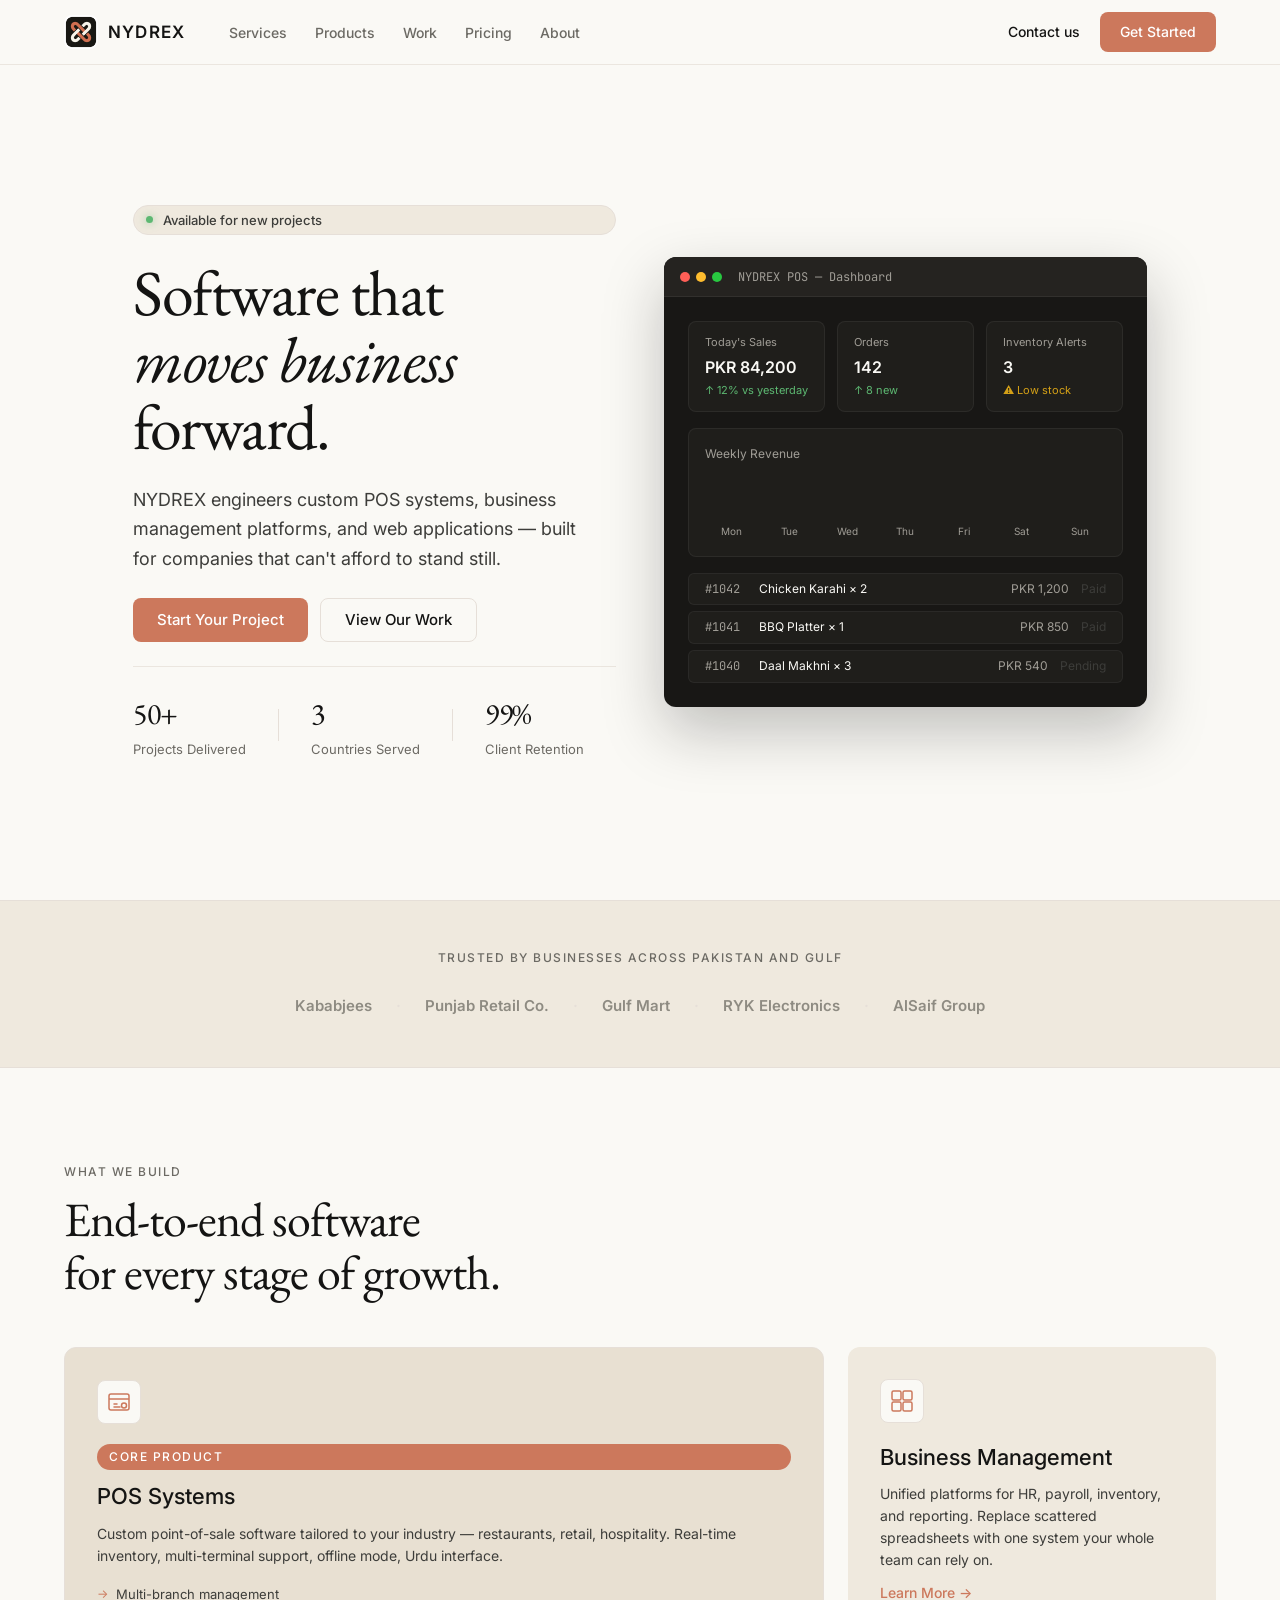
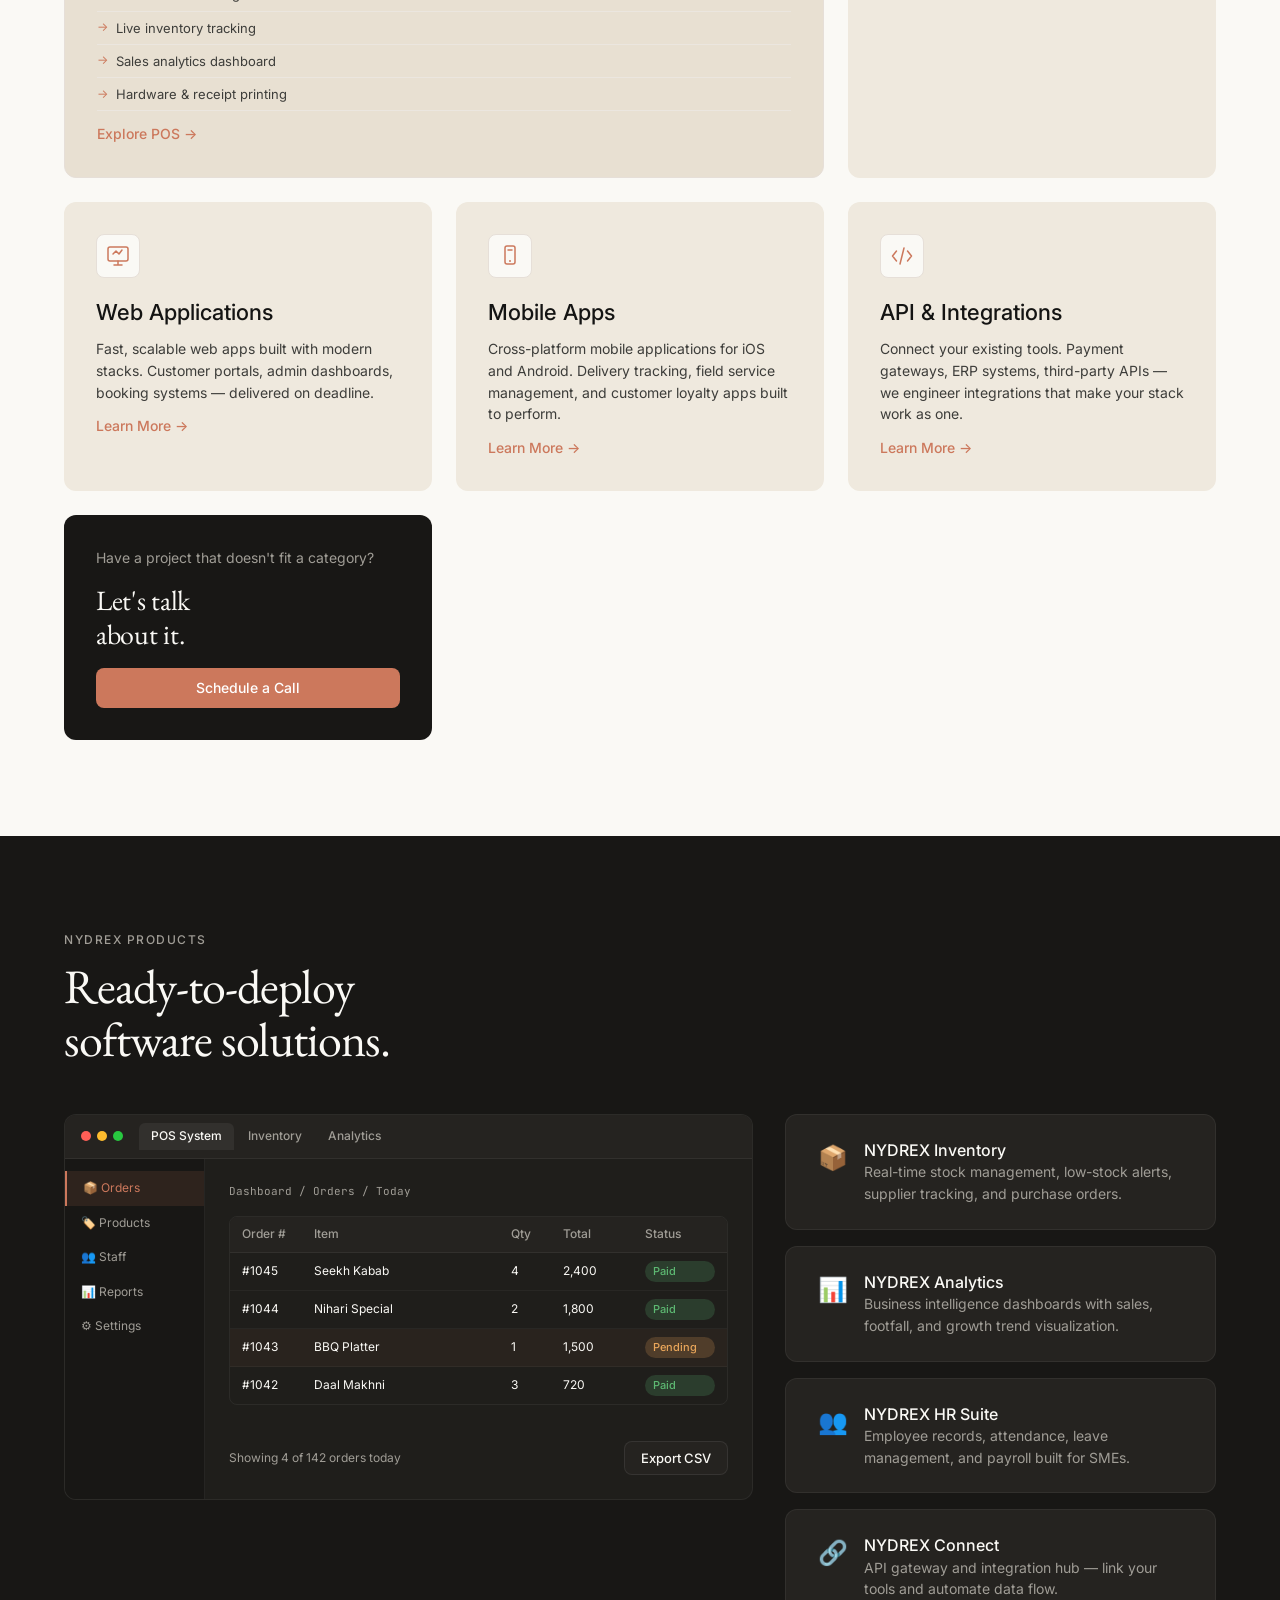
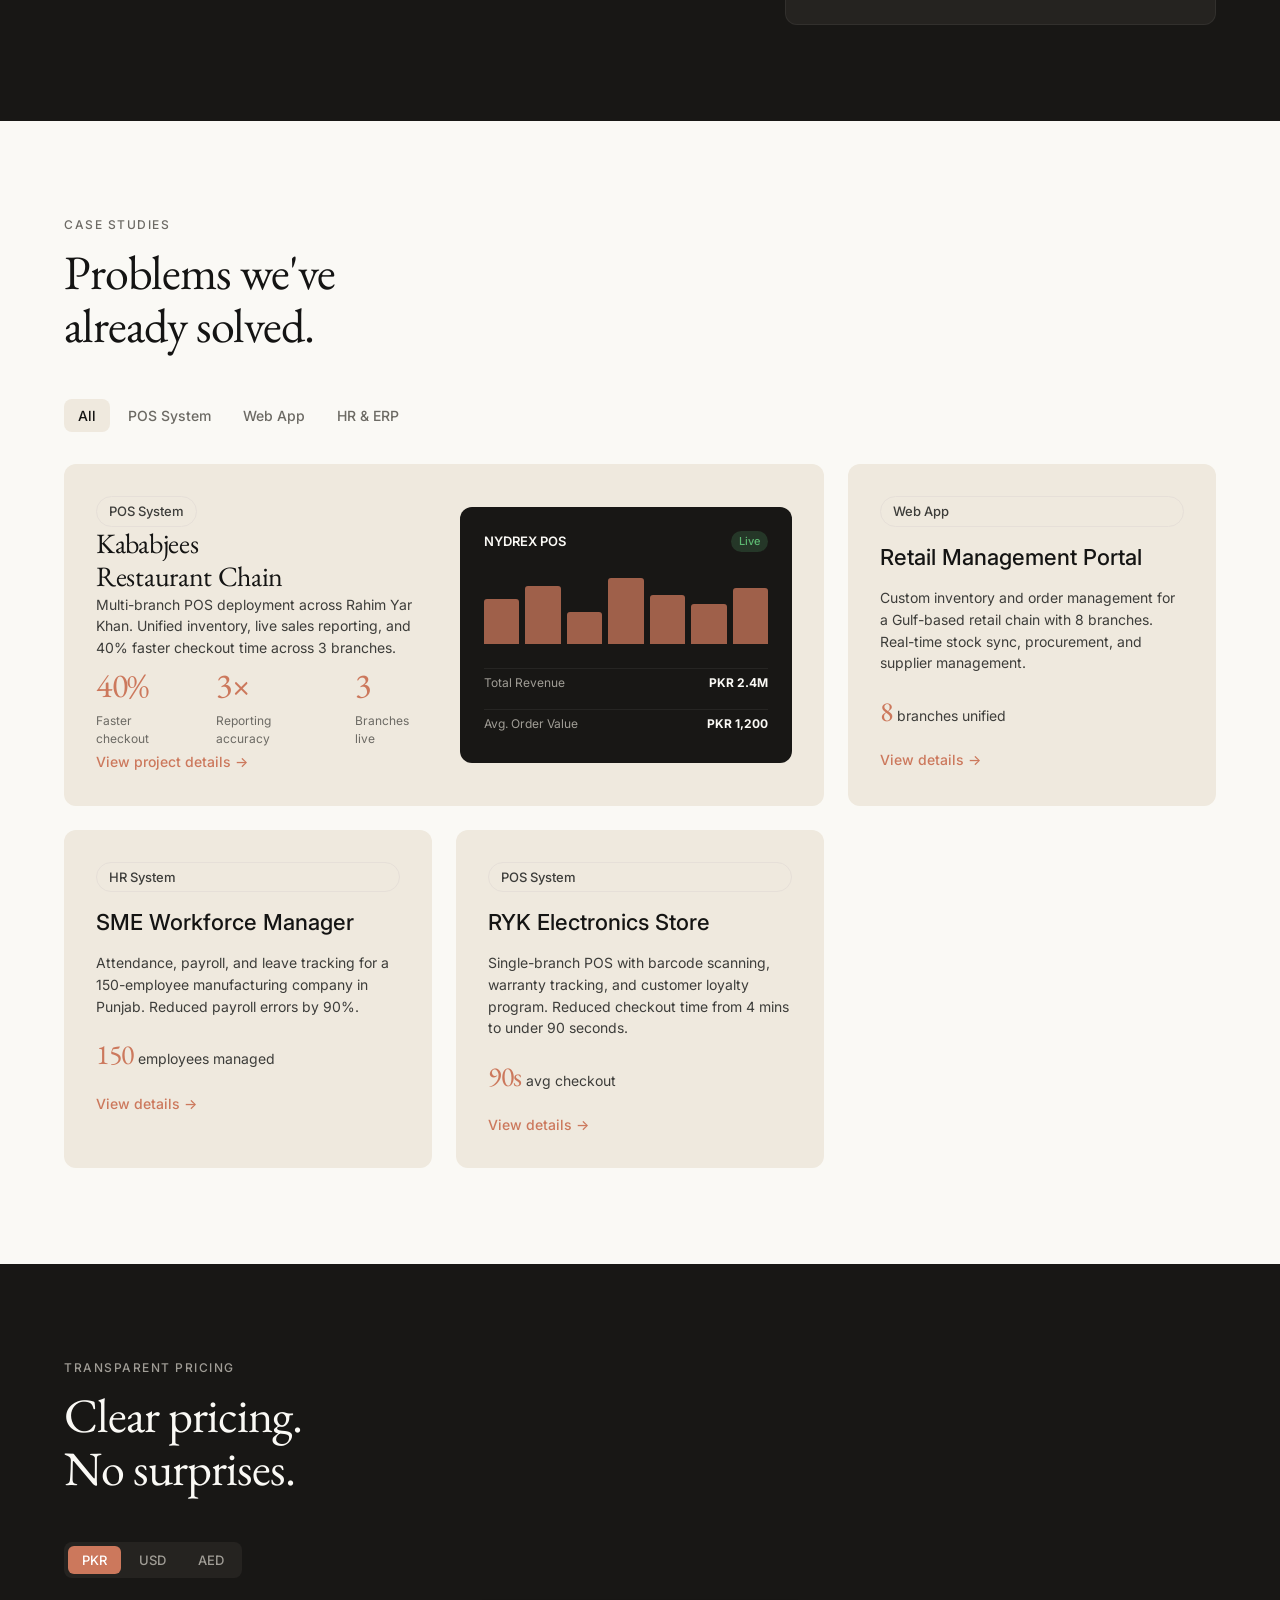
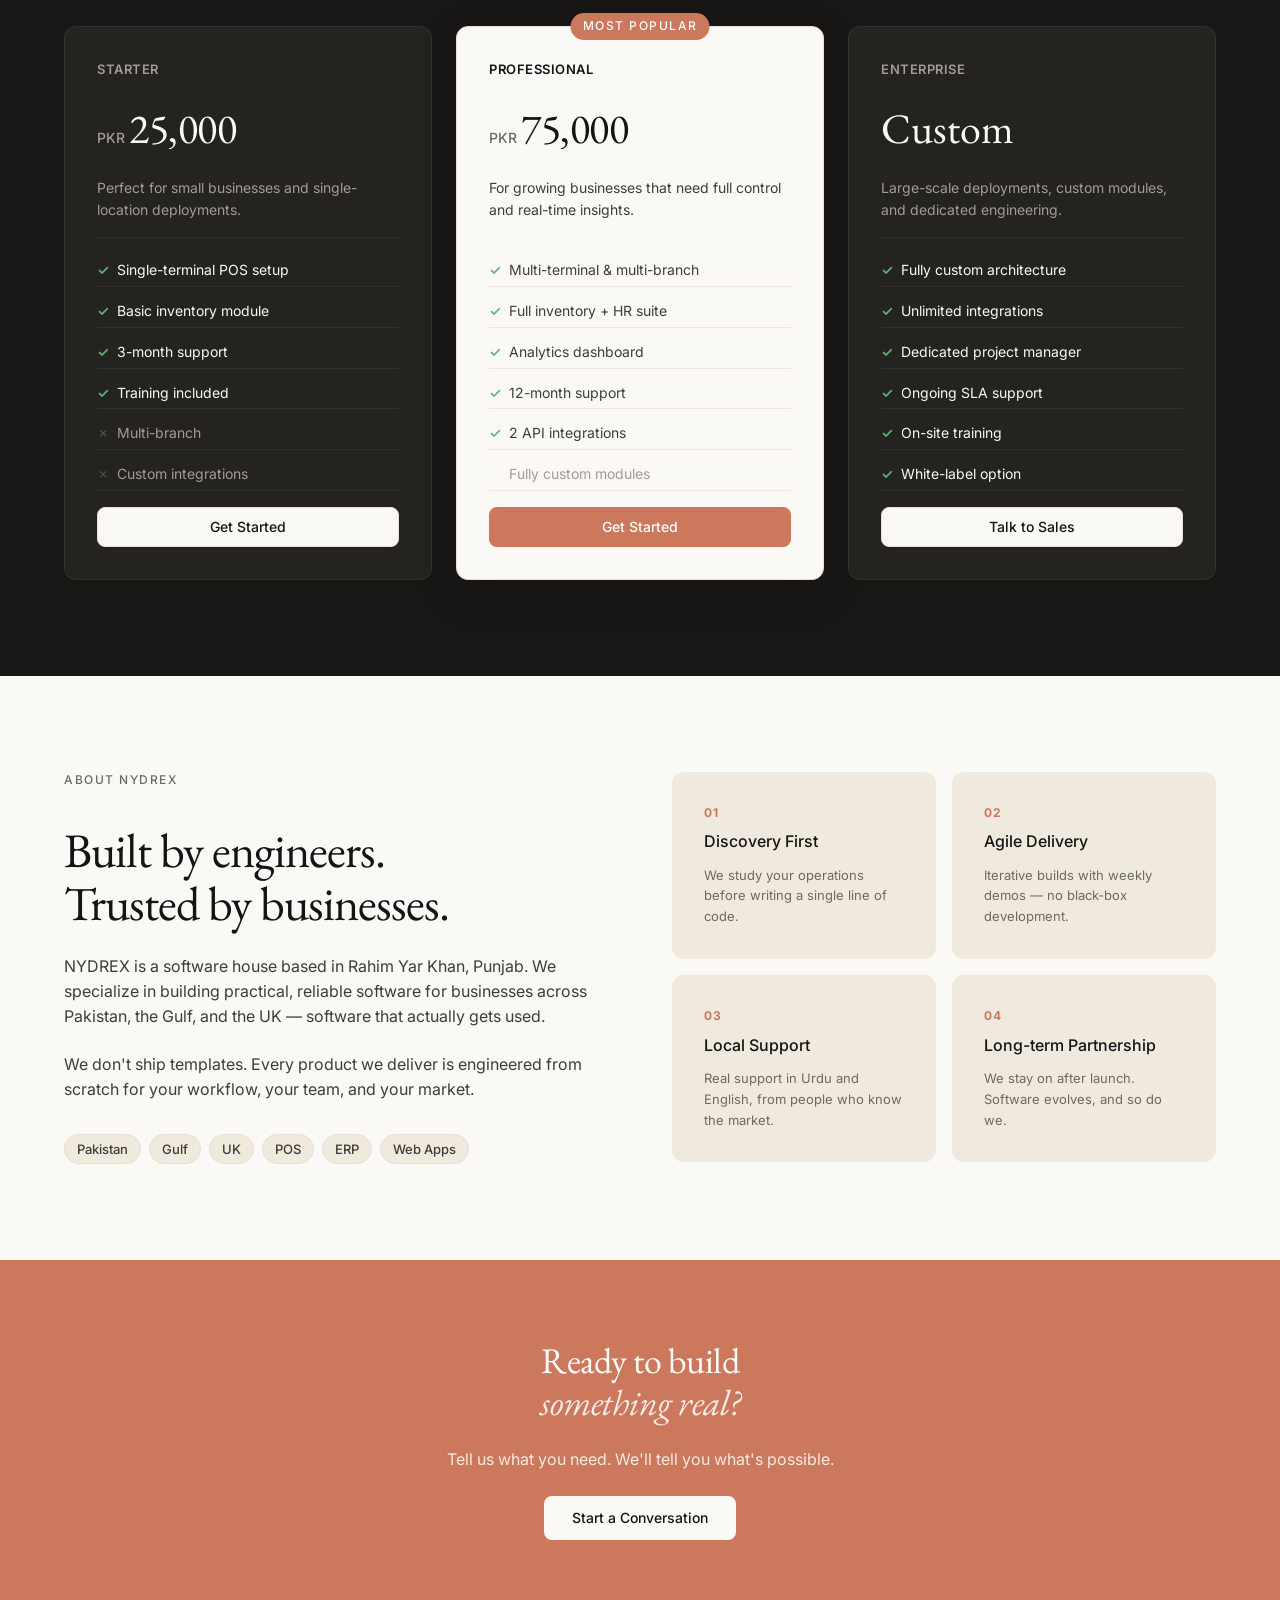
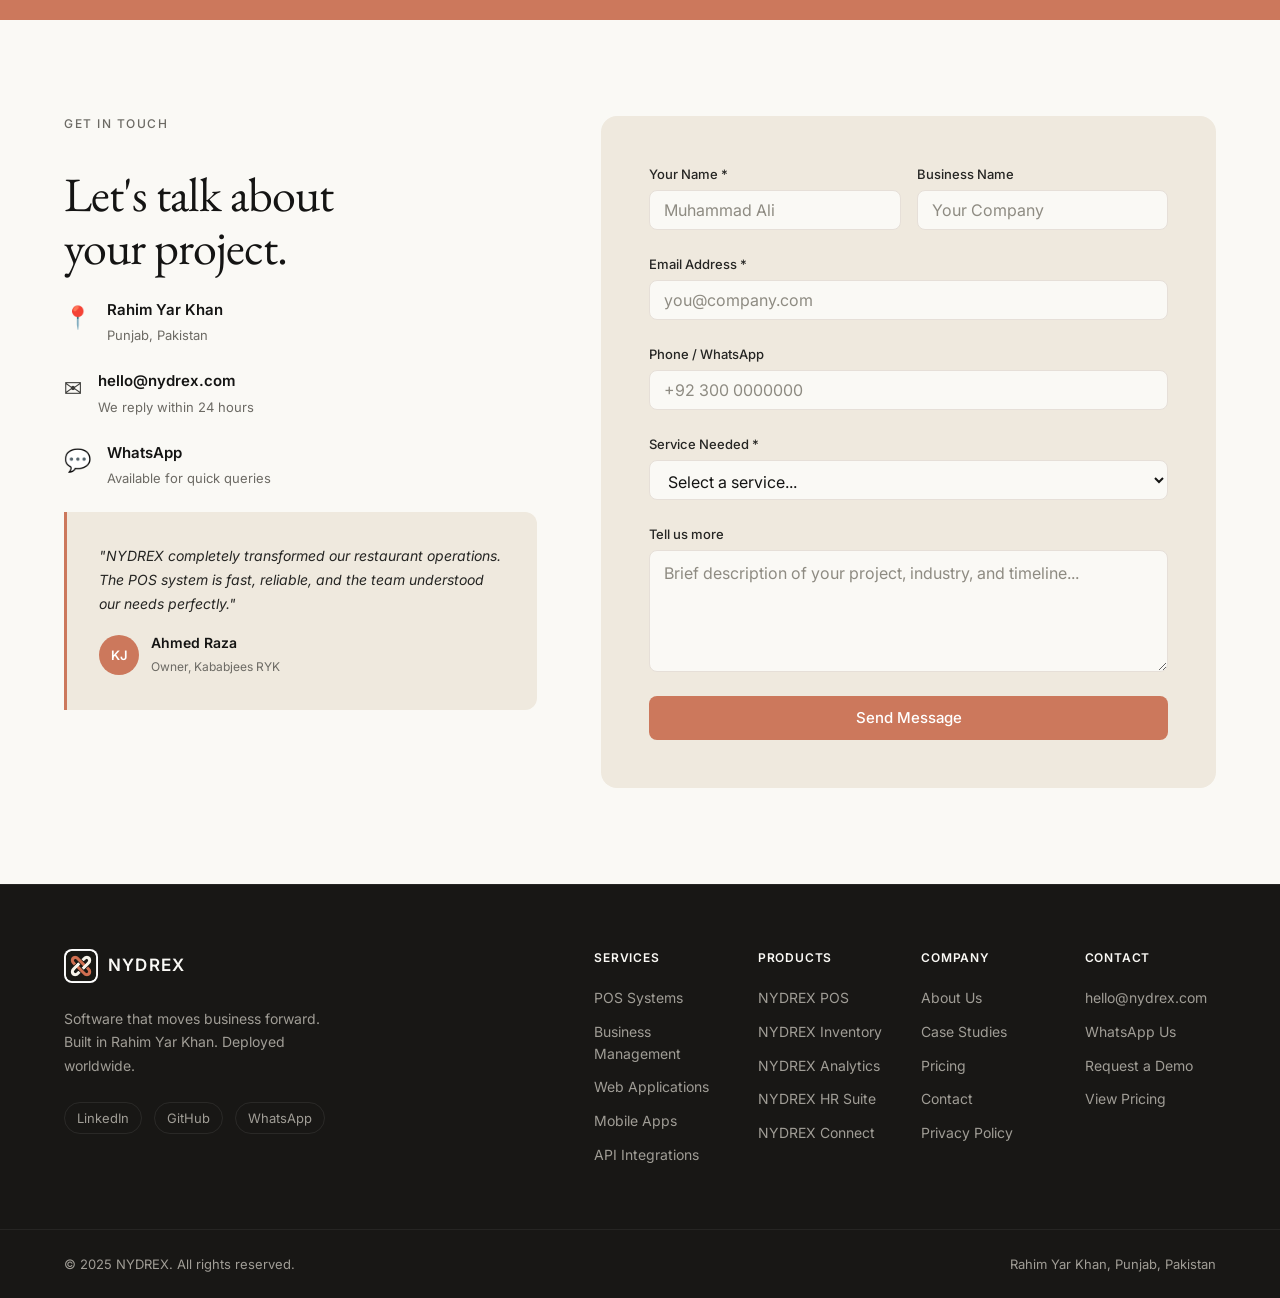
==== commit 8f2f7623: "Design: Update brand logo and favicon to high-end interlocking icon from reference image" ====
--- a/index.html
+++ b/index.html
@@ -9,6 +9,7 @@
   <link rel="preconnect" href="https://fonts.googleapis.com" />
   <link href="https://fonts.googleapis.com/css2?family=EB+Garamond:ital,wght@0,400;0,500;1,400&family=Inter:wght@400;500;600&family=JetBrains+Mono:wght@400;500&display=swap" rel="stylesheet" />
   <link rel="stylesheet" href="style.css" />
+  <link rel="icon" type="image/png" href="logo.png" />
 </head>
 <body>
 
@@ -20,11 +21,7 @@
 
       <!-- Logo / Wordmark -->
       <a href="#" class="wordmark">
-        <!-- Spike-mark SVG (Anthropic-style radial) -->
-        <svg class="spike-mark" width="28" height="28" viewBox="0 0 28 28" fill="none" xmlns="http://www.w3.org/2000/svg">
-          <path d="M14 2 L16 10 L24 8 L18 14 L24 20 L16 18 L14 26 L12 18 L4 20 L10 14 L4 8 L12 10 Z" fill="#141413"/>
-          <circle cx="14" cy="14" r="3" fill="#cc785c"/>
-        </svg>
+        <img src="logo.png" alt="NYDREX PLUS logo mark" class="spike-mark" width="34" height="34" style="border-radius:8px;display:block;">
         <span class="wordmark-text">NYDREX</span>
       </a>
 
@@ -721,10 +718,7 @@
 
       <div class="footer-brand">
         <a href="#" class="wordmark wordmark-ondark">
-          <svg class="spike-mark" width="24" height="24" viewBox="0 0 28 28" fill="none">
-            <path d="M14 2 L16 10 L24 8 L18 14 L24 20 L16 18 L14 26 L12 18 L4 20 L10 14 L4 8 L12 10 Z" fill="#faf9f5"/>
-            <circle cx="14" cy="14" r="3" fill="#cc785c"/>
-          </svg>
+          <img src="logo.png" alt="NYDREX PLUS logo mark" class="spike-mark" width="34" height="34" style="border-radius:8px;display:block;">
           <span class="wordmark-text on-dark">NYDREX</span>
         </a>
         <p class="body-sm on-dark-soft footer-tagline">Software that moves business forward.<br />Built in Rahim Yar Khan. Deployed worldwide.</p>
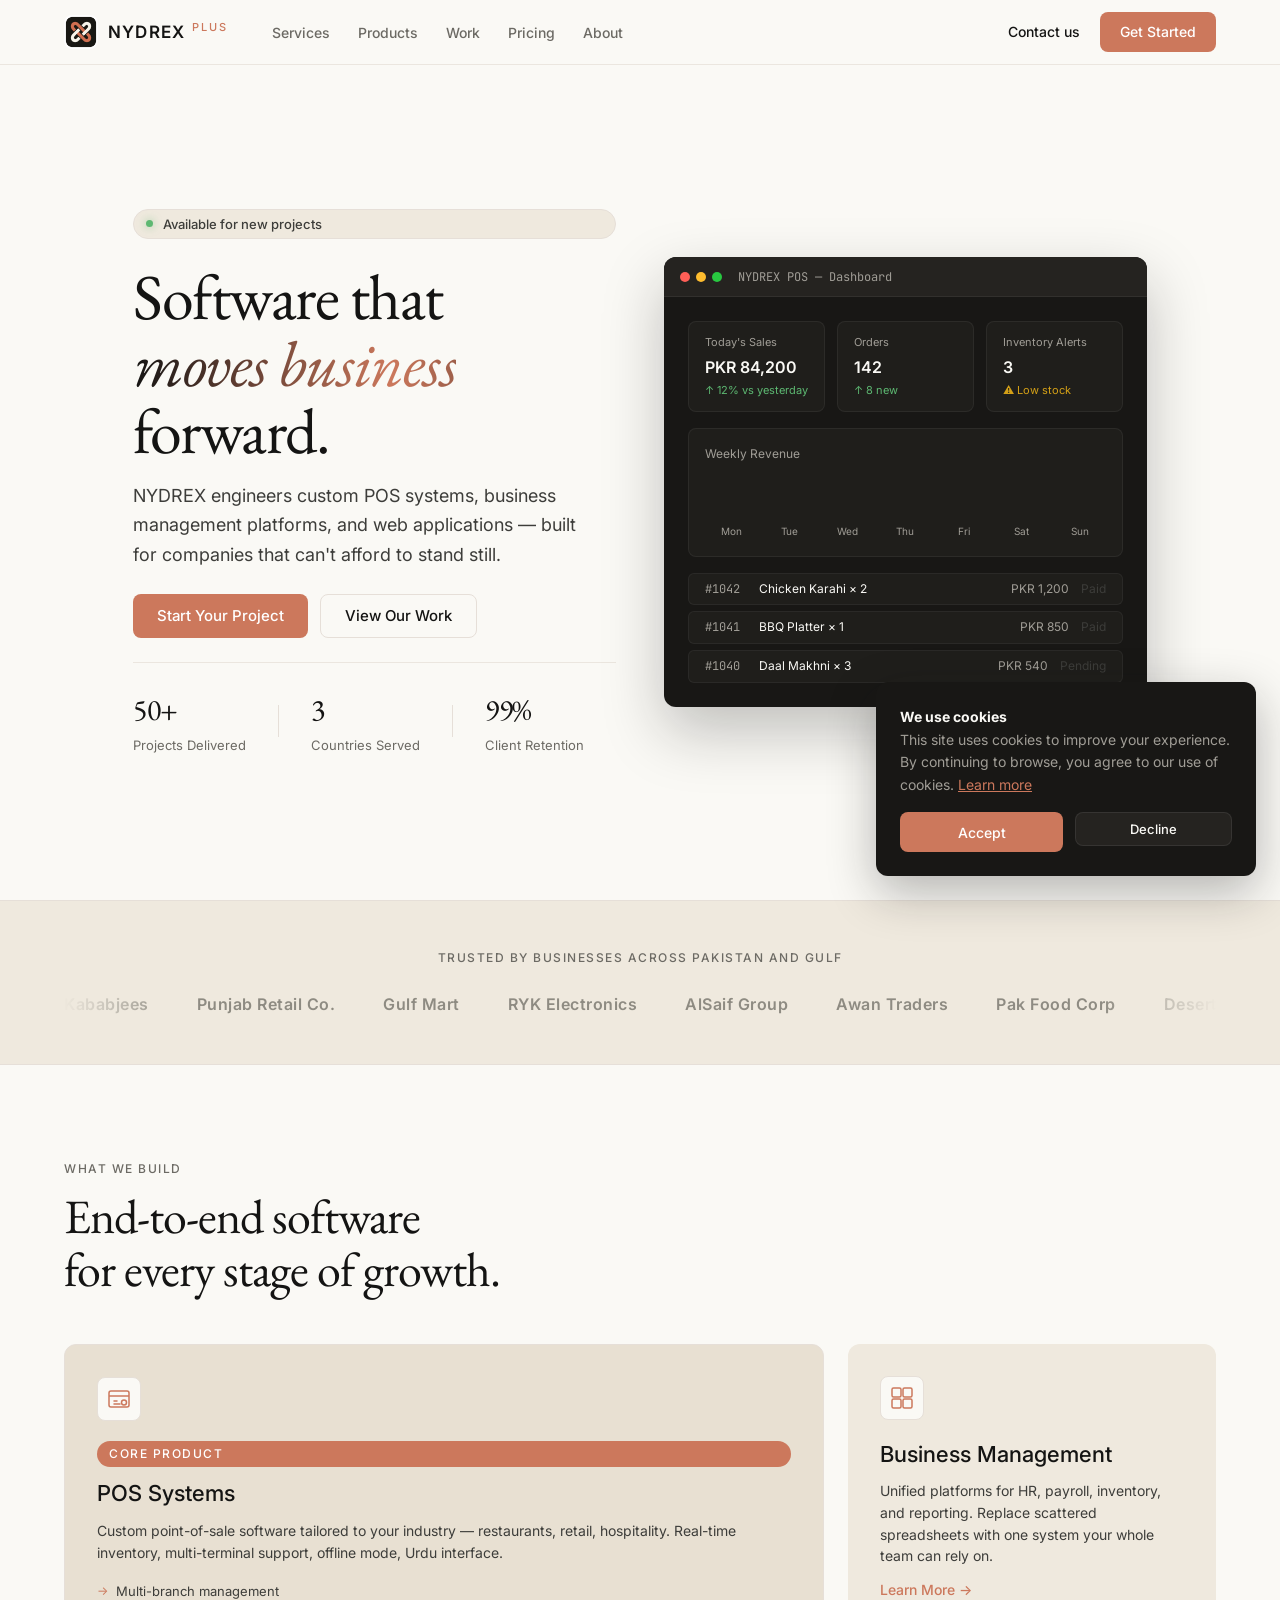
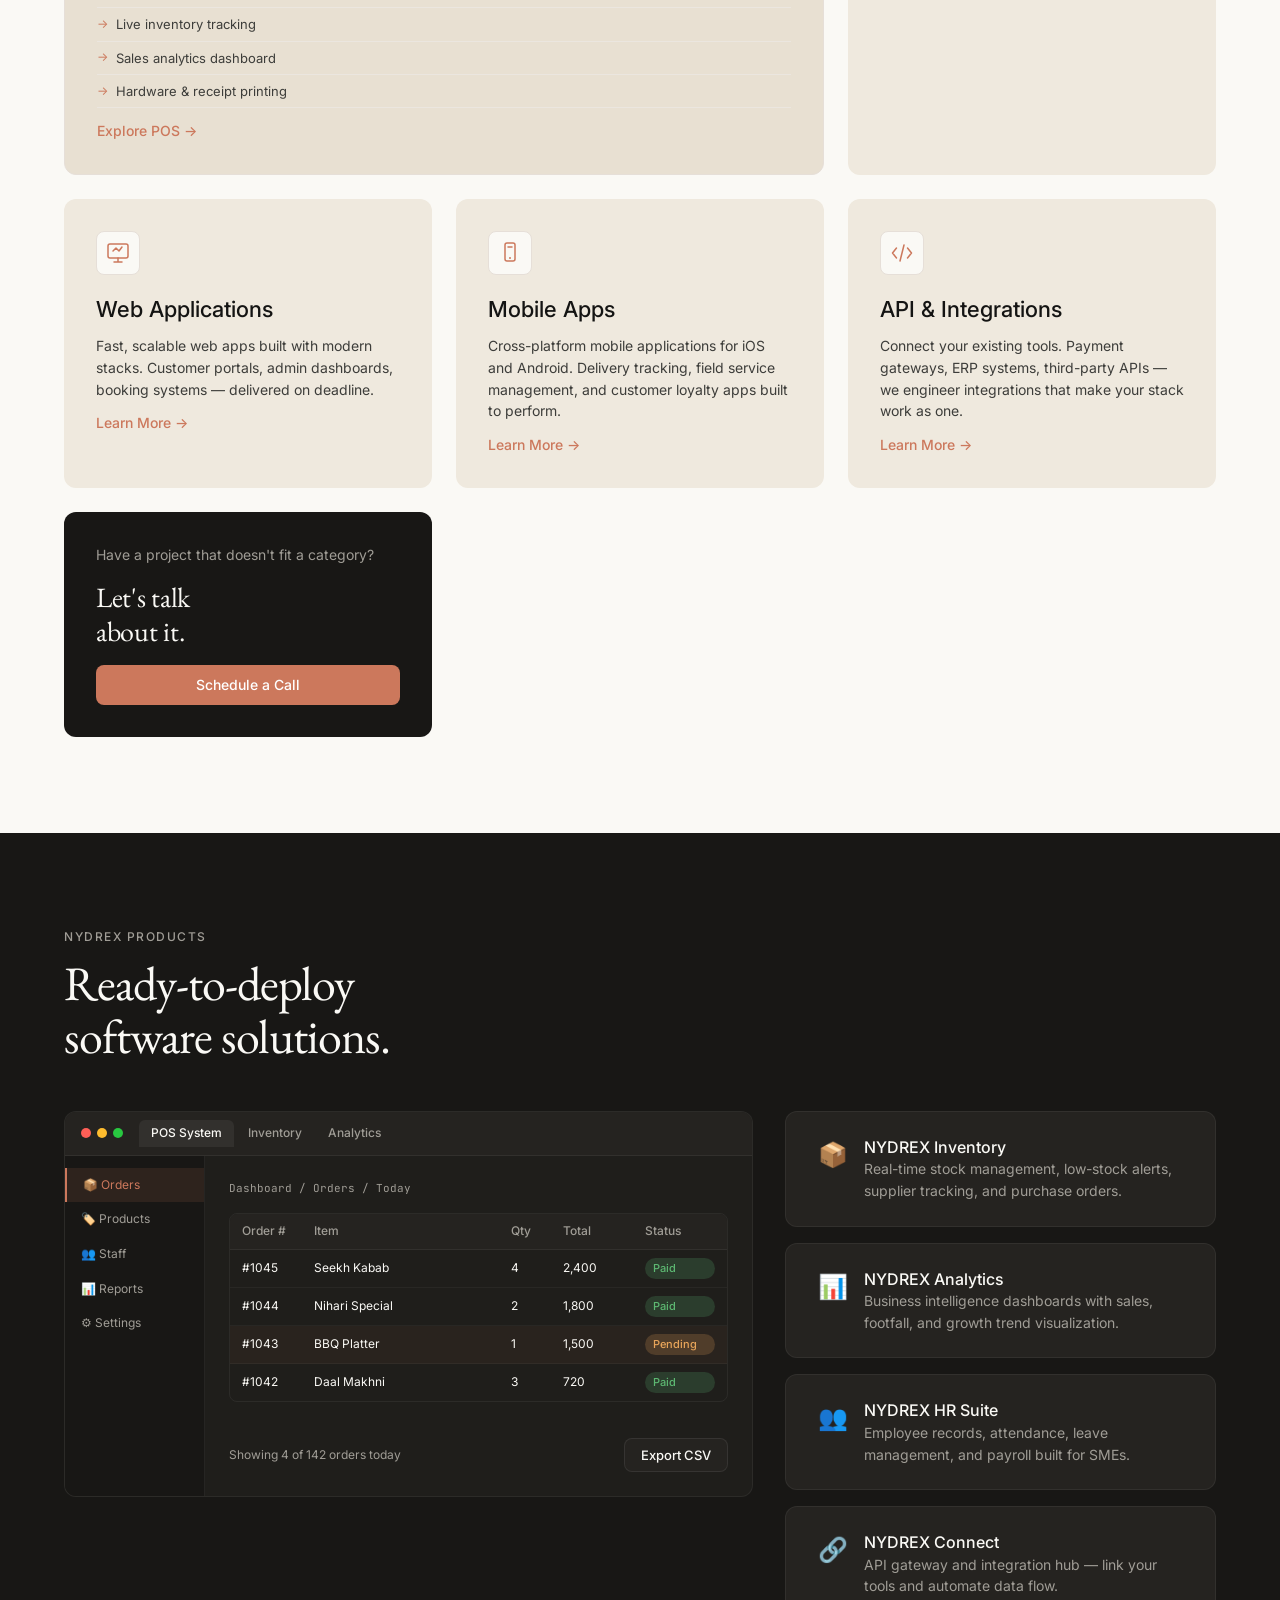
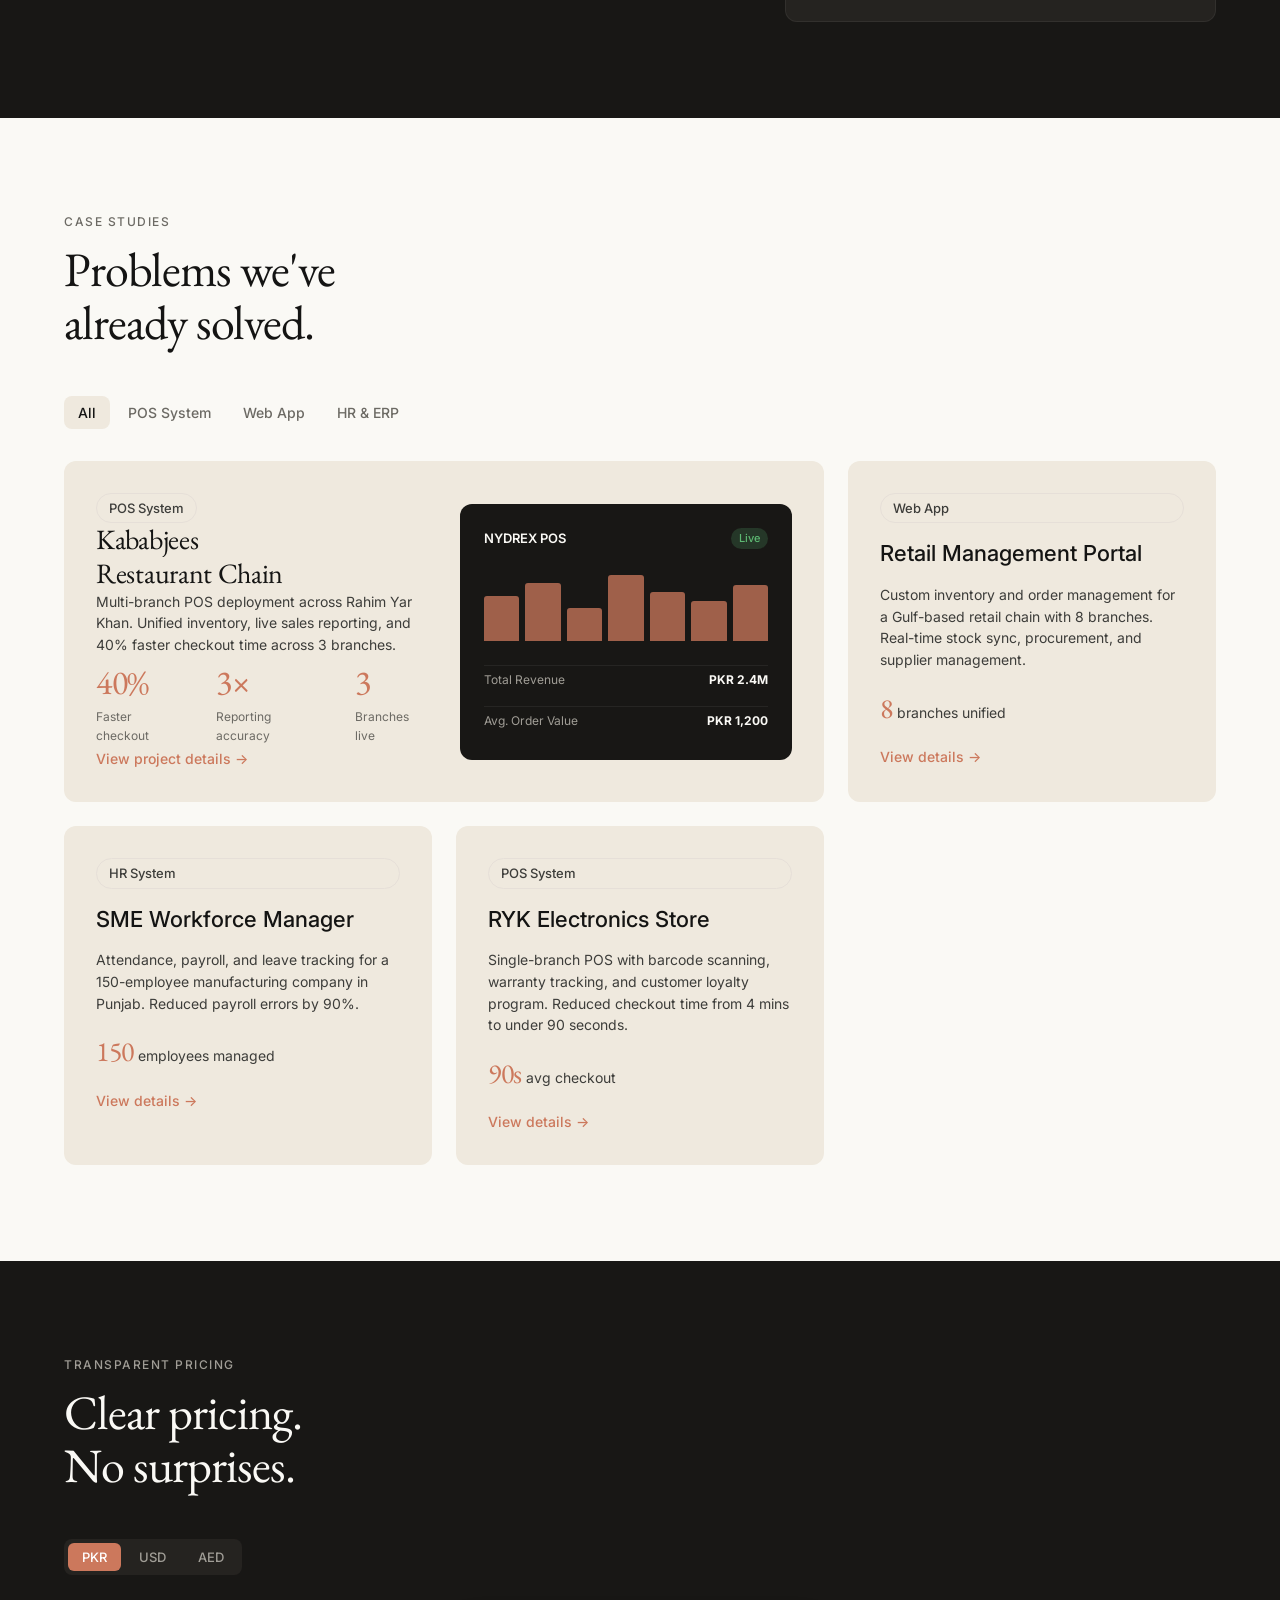
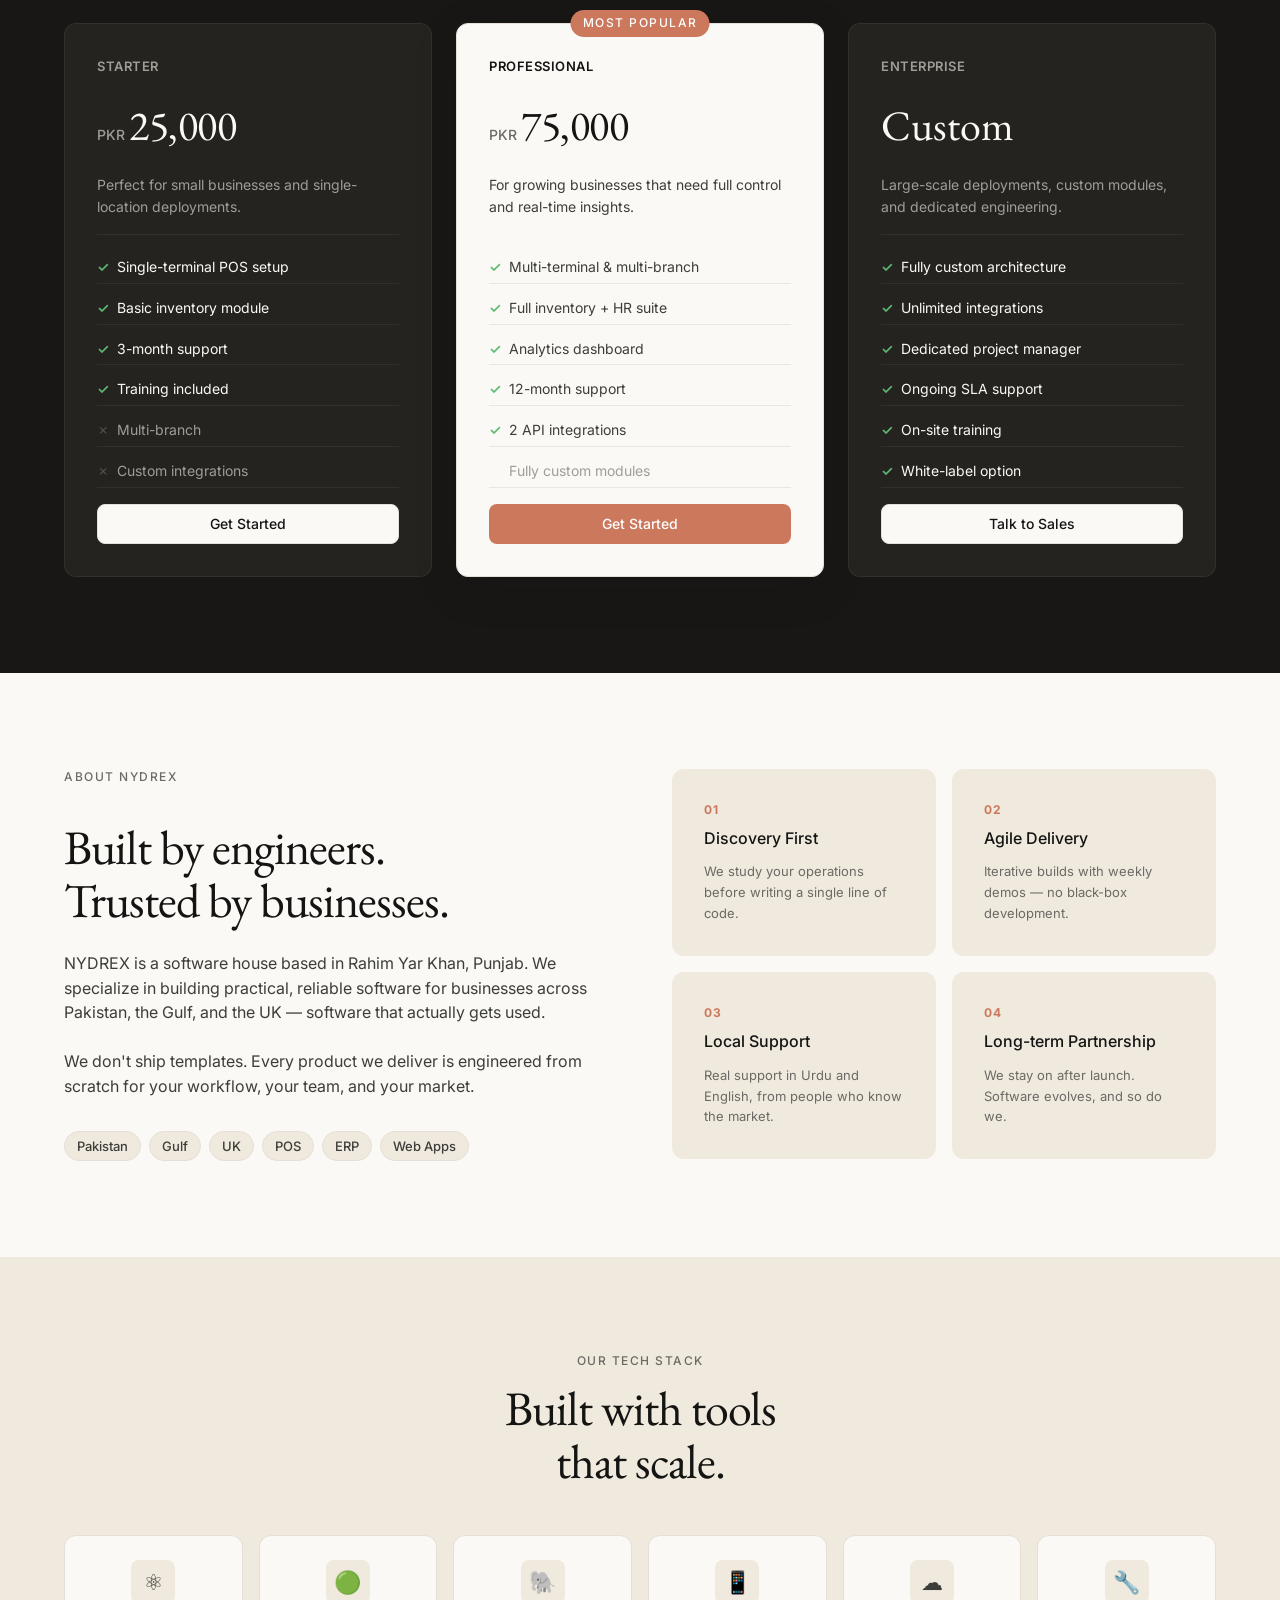
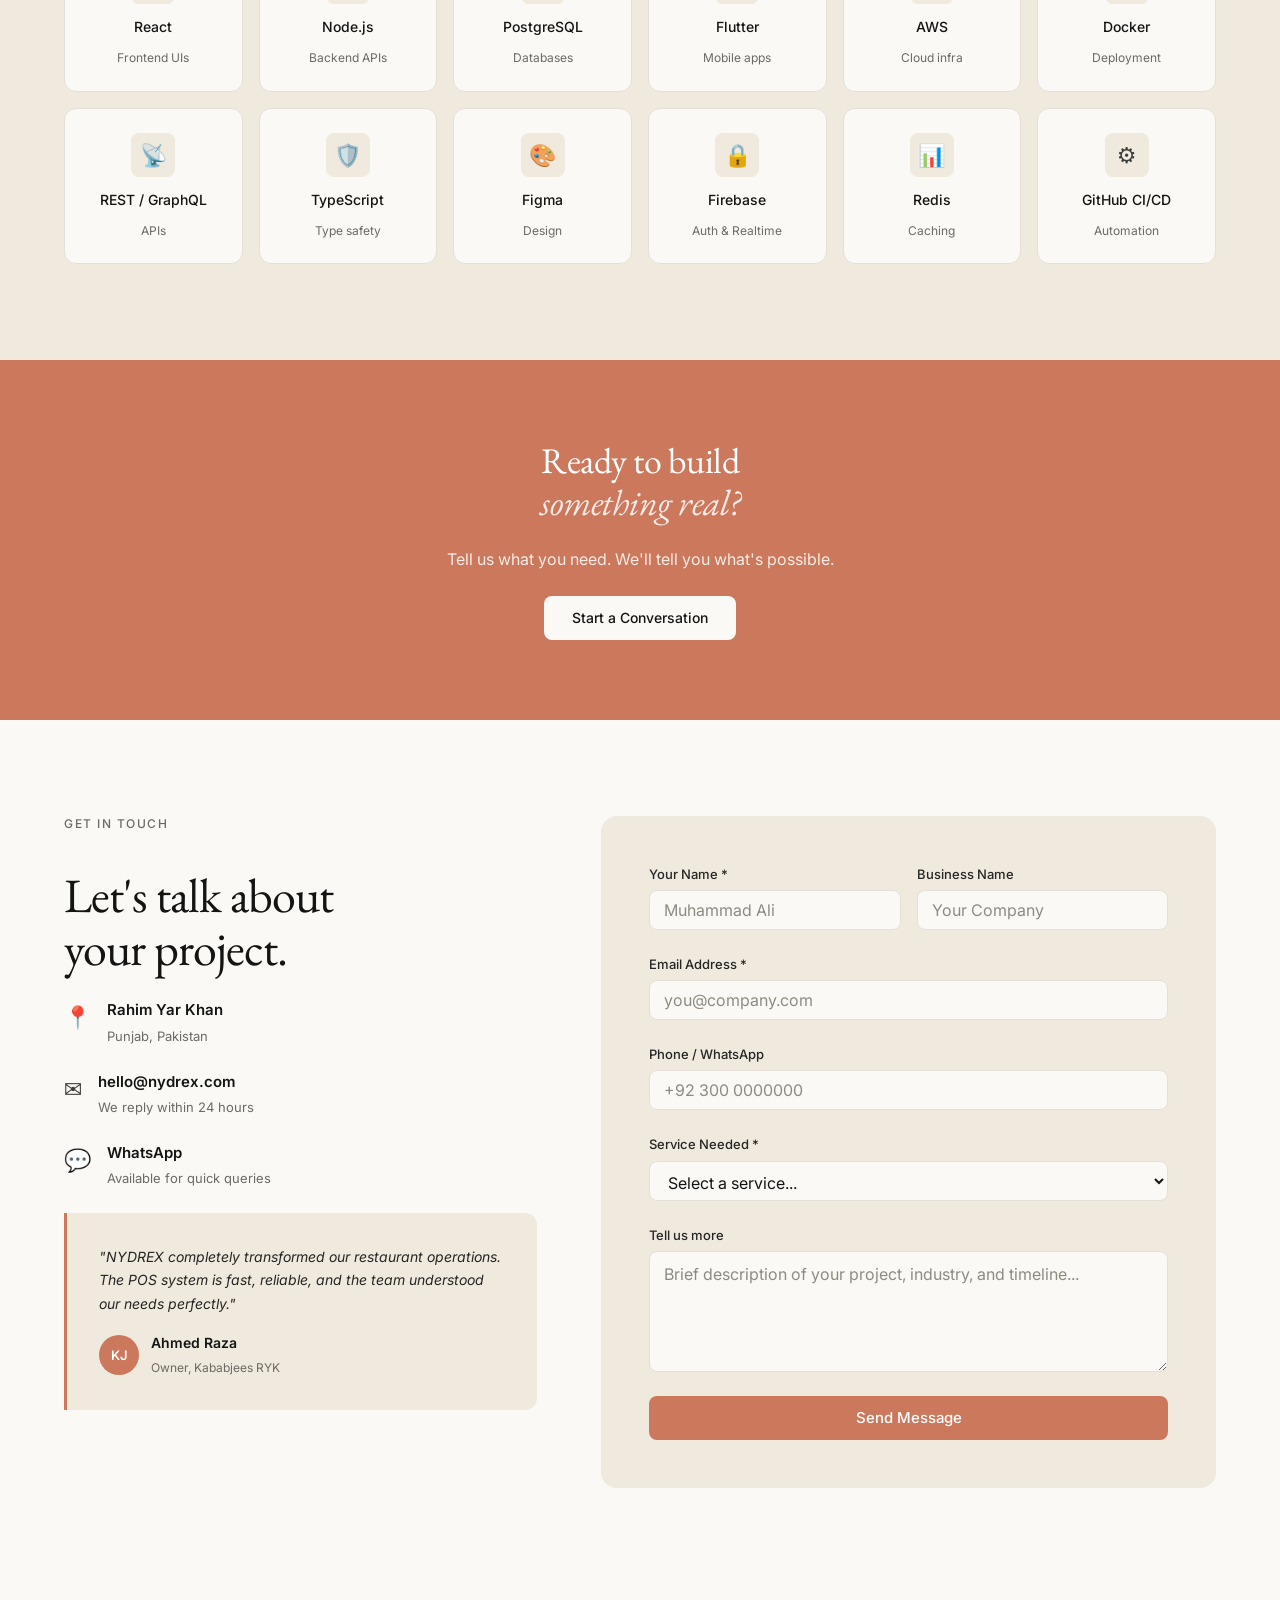
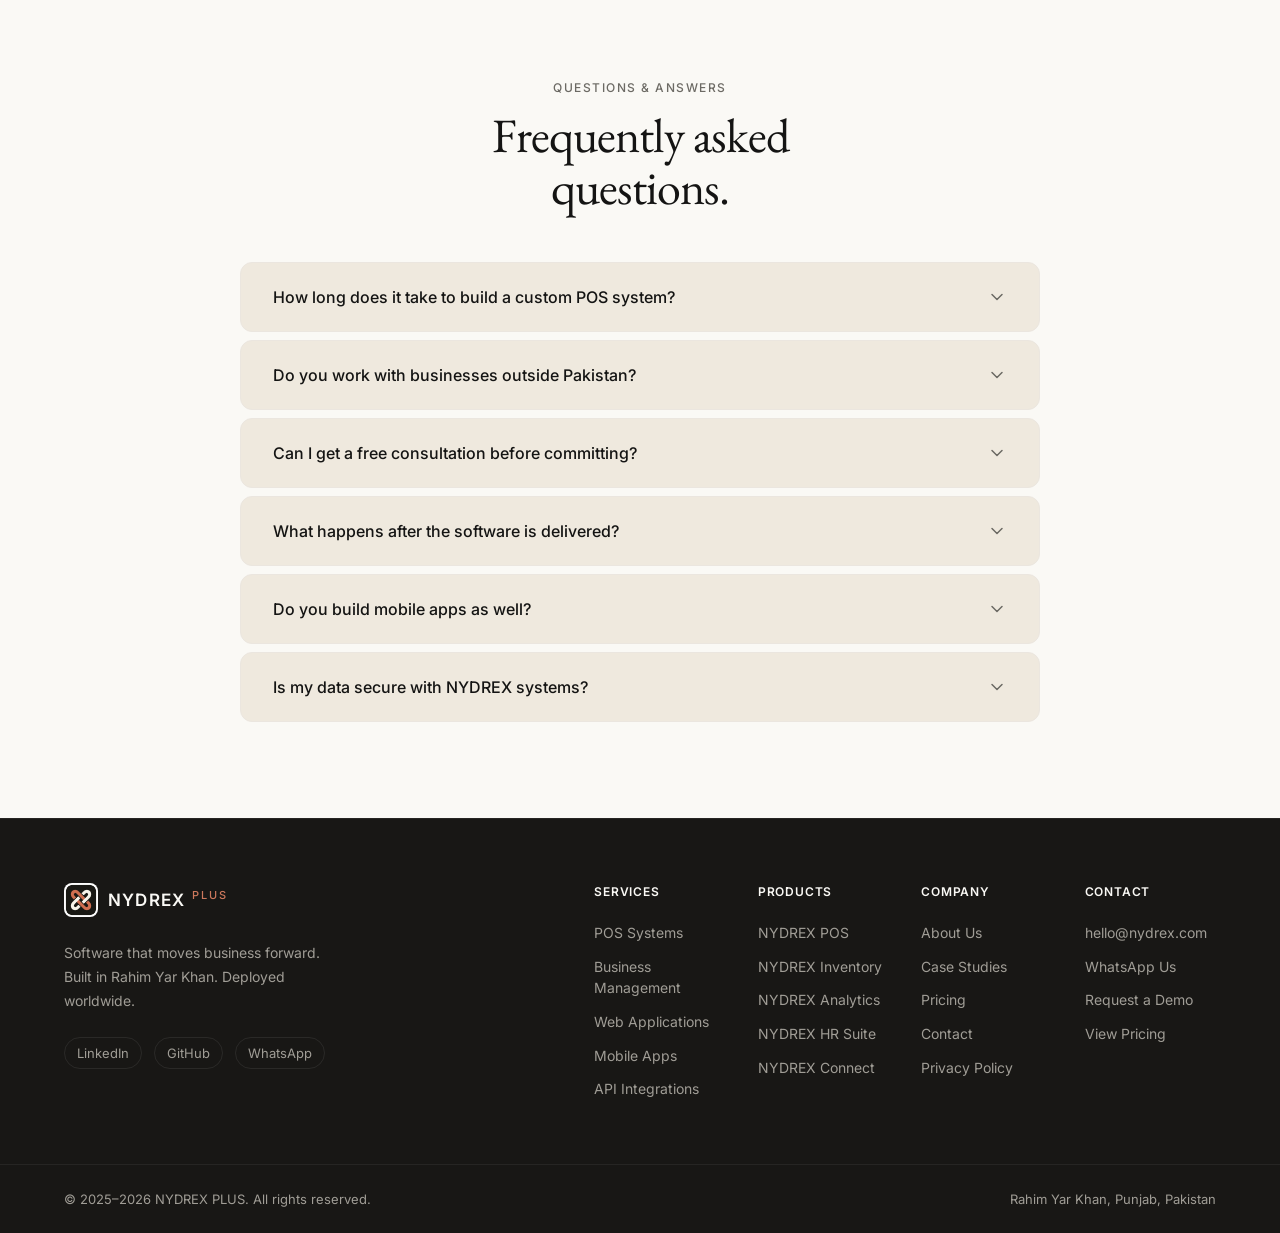
==== commit 476d39d5: "feat: Full website audit - brand update, new sections, SEO, micro-interactions" ====
--- a/index.html
+++ b/index.html
@@ -3,15 +3,40 @@
 <head>
   <meta charset="UTF-8" />
   <meta name="viewport" content="width=device-width, initial-scale=1.0" />
-  <title>NYDREX — Software That Moves Business Forward</title>
-  <meta name="description" content="NYDREX builds custom POS systems, web applications, and business management software for enterprises across Pakistan, Gulf, and UK." />
+  <title>NYDREX PLUS — Software That Moves Business Forward</title>
+  <meta name="description" content="NYDREX PLUS builds custom POS systems, web applications, and business management software for enterprises across Pakistan, Gulf, and UK." />
+  <meta name="theme-color" content="#181715" />
+  <!-- Open Graph -->
+  <meta property="og:type" content="website" />
+  <meta property="og:title" content="NYDREX PLUS — Software That Moves Business Forward" />
+  <meta property="og:description" content="Custom POS systems, business management platforms, and web applications — built for companies that can't afford to stand still." />
+  <meta property="og:image" content="logo.png" />
   <!-- Google Fonts: EB Garamond (serif display) + Inter (sans body) -->
   <link rel="preconnect" href="https://fonts.googleapis.com" />
   <link href="https://fonts.googleapis.com/css2?family=EB+Garamond:ital,wght@0,400;0,500;1,400&family=Inter:wght@400;500;600&family=JetBrains+Mono:wght@400;500&display=swap" rel="stylesheet" />
   <link rel="stylesheet" href="style.css" />
   <link rel="icon" type="image/png" href="logo.png" />
+  <!-- Structured Data -->
+  <script type="application/ld+json">
+  {
+    "@context": "https://schema.org",
+    "@type": "SoftwareCompany",
+    "name": "NYDREX PLUS",
+    "description": "Custom POS systems, business management platforms, and web applications.",
+    "url": "https://nydrex.com",
+    "address": {
+      "@type": "PostalAddress",
+      "addressLocality": "Rahim Yar Khan",
+      "addressRegion": "Punjab",
+      "addressCountry": "PK"
+    },
+    "areaServed": ["Pakistan", "UAE", "United Kingdom"],
+    "email": "hello@nydrex.com"
+  }
+  </script>
 </head>
 <body>
+  <a href="#hero" class="skip-to-content">Skip to content</a>
 
   <!-- ═══════════════════════════════════════════
        TOP NAVIGATION
@@ -22,7 +47,7 @@
       <!-- Logo / Wordmark -->
       <a href="#" class="wordmark">
         <img src="logo.png" alt="NYDREX PLUS logo mark" class="spike-mark" width="34" height="34" style="border-radius:8px;display:block;">
-        <span class="wordmark-text">NYDREX</span>
+        <span class="wordmark-text">NYDREX <span class="wordmark-plus">PLUS</span></span>
       </a>
 
       <!-- Desktop Menu -->
@@ -180,15 +205,25 @@
     <div class="container">
       <p class="trusted-label">Trusted by businesses across Pakistan and Gulf</p>
       <div class="trusted-logos">
-        <span class="trust-logo">Kababjees</span>
-        <span class="trust-sep">·</span>
-        <span class="trust-logo">Punjab Retail Co.</span>
-        <span class="trust-sep">·</span>
-        <span class="trust-logo">Gulf Mart</span>
-        <span class="trust-sep">·</span>
-        <span class="trust-logo">RYK Electronics</span>
-        <span class="trust-sep">·</span>
-        <span class="trust-logo">AlSaif Group</span>
+        <div class="trusted-logos-track">
+          <span class="trust-logo">Kababjees</span>
+          <span class="trust-logo">Punjab Retail Co.</span>
+          <span class="trust-logo">Gulf Mart</span>
+          <span class="trust-logo">RYK Electronics</span>
+          <span class="trust-logo">AlSaif Group</span>
+          <span class="trust-logo">Awan Traders</span>
+          <span class="trust-logo">Pak Food Corp</span>
+          <span class="trust-logo">Desert Rose Hotels</span>
+          <!-- Duplicate for seamless loop -->
+          <span class="trust-logo">Kababjees</span>
+          <span class="trust-logo">Punjab Retail Co.</span>
+          <span class="trust-logo">Gulf Mart</span>
+          <span class="trust-logo">RYK Electronics</span>
+          <span class="trust-logo">AlSaif Group</span>
+          <span class="trust-logo">Awan Traders</span>
+          <span class="trust-logo">Pak Food Corp</span>
+          <span class="trust-logo">Desert Rose Hotels</span>
+        </div>
       </div>
     </div>
   </section>
@@ -608,6 +643,79 @@
   </section>
 
   <!-- ═══════════════════════════════════════════
+       TECH STACK — Card band (connector-tile style)
+  ═══════════════════════════════════════════ -->
+  <section class="section-band band-card" id="tech">
+    <div class="container">
+      <div class="section-header" style="text-align:center">
+        <span class="caption-uppercase">Our Tech Stack</span>
+        <h2 class="display-lg">Built with tools<br />that scale.</h2>
+      </div>
+      <div class="tech-grid">
+        <div class="tech-tile" data-aos="fade-up">
+          <div class="tech-tile-icon">⚛️</div>
+          <span class="tech-tile-name">React</span>
+          <span class="tech-tile-desc">Frontend UIs</span>
+        </div>
+        <div class="tech-tile" data-aos="fade-up" data-aos-delay="80">
+          <div class="tech-tile-icon">🟢</div>
+          <span class="tech-tile-name">Node.js</span>
+          <span class="tech-tile-desc">Backend APIs</span>
+        </div>
+        <div class="tech-tile" data-aos="fade-up" data-aos-delay="120">
+          <div class="tech-tile-icon">🐘</div>
+          <span class="tech-tile-name">PostgreSQL</span>
+          <span class="tech-tile-desc">Databases</span>
+        </div>
+        <div class="tech-tile" data-aos="fade-up" data-aos-delay="160">
+          <div class="tech-tile-icon">📱</div>
+          <span class="tech-tile-name">Flutter</span>
+          <span class="tech-tile-desc">Mobile apps</span>
+        </div>
+        <div class="tech-tile" data-aos="fade-up" data-aos-delay="200">
+          <div class="tech-tile-icon">☁️</div>
+          <span class="tech-tile-name">AWS</span>
+          <span class="tech-tile-desc">Cloud infra</span>
+        </div>
+        <div class="tech-tile" data-aos="fade-up" data-aos-delay="240">
+          <div class="tech-tile-icon">🔧</div>
+          <span class="tech-tile-name">Docker</span>
+          <span class="tech-tile-desc">Deployment</span>
+        </div>
+        <div class="tech-tile" data-aos="fade-up" data-aos-delay="80">
+          <div class="tech-tile-icon">📡</div>
+          <span class="tech-tile-name">REST / GraphQL</span>
+          <span class="tech-tile-desc">APIs</span>
+        </div>
+        <div class="tech-tile" data-aos="fade-up" data-aos-delay="120">
+          <div class="tech-tile-icon">🛡️</div>
+          <span class="tech-tile-name">TypeScript</span>
+          <span class="tech-tile-desc">Type safety</span>
+        </div>
+        <div class="tech-tile" data-aos="fade-up" data-aos-delay="160">
+          <div class="tech-tile-icon">🎨</div>
+          <span class="tech-tile-name">Figma</span>
+          <span class="tech-tile-desc">Design</span>
+        </div>
+        <div class="tech-tile" data-aos="fade-up" data-aos-delay="200">
+          <div class="tech-tile-icon">🔒</div>
+          <span class="tech-tile-name">Firebase</span>
+          <span class="tech-tile-desc">Auth & Realtime</span>
+        </div>
+        <div class="tech-tile" data-aos="fade-up" data-aos-delay="240">
+          <div class="tech-tile-icon">📊</div>
+          <span class="tech-tile-name">Redis</span>
+          <span class="tech-tile-desc">Caching</span>
+        </div>
+        <div class="tech-tile" data-aos="fade-up" data-aos-delay="240">
+          <div class="tech-tile-icon">⚙️</div>
+          <span class="tech-tile-name">GitHub CI/CD</span>
+          <span class="tech-tile-desc">Automation</span>
+        </div>
+      </div>
+    </div>
+  </section>
+  <!-- ═══════════════════════════════════════════
        CALLOUT BAND — Full coral CTA
   ═══════════════════════════════════════════ -->
   <section class="callout-card-coral" id="start">
@@ -711,6 +819,81 @@
   </section>
 
   <!-- ═══════════════════════════════════════════
+       FAQ — Cream band
+  ═══════════════════════════════════════════ -->
+  <section class="section-band band-cream" id="faq">
+    <div class="container">
+      <div class="section-header" style="text-align:center">
+        <span class="caption-uppercase">Questions & Answers</span>
+        <h2 class="display-lg">Frequently asked<br />questions.</h2>
+      </div>
+      <div class="faq-list">
+
+        <div class="faq-item">
+          <button class="faq-question">
+            How long does it take to build a custom POS system?
+            <svg class="faq-chevron" viewBox="0 0 20 20" fill="none"><path d="M5 7.5L10 12.5L15 7.5" stroke="currentColor" stroke-width="1.5" stroke-linecap="round" stroke-linejoin="round"/></svg>
+          </button>
+          <div class="faq-answer"><div class="faq-answer-inner">
+            A typical POS system takes 6–10 weeks from discovery to deployment. Complex multi-branch setups with custom integrations may take 12–16 weeks. We provide weekly demos so you can track progress at every stage.
+          </div></div>
+        </div>
+
+        <div class="faq-item">
+          <button class="faq-question">
+            Do you work with businesses outside Pakistan?
+            <svg class="faq-chevron" viewBox="0 0 20 20" fill="none"><path d="M5 7.5L10 12.5L15 7.5" stroke="currentColor" stroke-width="1.5" stroke-linecap="round" stroke-linejoin="round"/></svg>
+          </button>
+          <div class="faq-answer"><div class="faq-answer-inner">
+            Absolutely. We serve clients across Pakistan, the Gulf (UAE, KSA, Oman), and the UK. We communicate in Urdu and English and handle international payments via bank transfer and Wise.
+          </div></div>
+        </div>
+
+        <div class="faq-item">
+          <button class="faq-question">
+            Can I get a free consultation before committing?
+            <svg class="faq-chevron" viewBox="0 0 20 20" fill="none"><path d="M5 7.5L10 12.5L15 7.5" stroke="currentColor" stroke-width="1.5" stroke-linecap="round" stroke-linejoin="round"/></svg>
+          </button>
+          <div class="faq-answer"><div class="faq-answer-inner">
+            Yes — every engagement starts with a free 30-minute discovery call. We'll discuss your workflow, pain points, and budget before writing a single line of code.
+          </div></div>
+        </div>
+
+        <div class="faq-item">
+          <button class="faq-question">
+            What happens after the software is delivered?
+            <svg class="faq-chevron" viewBox="0 0 20 20" fill="none"><path d="M5 7.5L10 12.5L15 7.5" stroke="currentColor" stroke-width="1.5" stroke-linecap="round" stroke-linejoin="round"/></svg>
+          </button>
+          <div class="faq-answer"><div class="faq-answer-inner">
+            All plans include post-launch support (3–12 months depending on tier). We handle bug fixes, feature updates, and server maintenance. Enterprise clients get dedicated SLA-backed support.
+          </div></div>
+        </div>
+
+        <div class="faq-item">
+          <button class="faq-question">
+            Do you build mobile apps as well?
+            <svg class="faq-chevron" viewBox="0 0 20 20" fill="none"><path d="M5 7.5L10 12.5L15 7.5" stroke="currentColor" stroke-width="1.5" stroke-linecap="round" stroke-linejoin="round"/></svg>
+          </button>
+          <div class="faq-answer"><div class="faq-answer-inner">
+            Yes. We build cross-platform mobile apps using Flutter for both iOS and Android. Common projects include delivery tracking, customer loyalty apps, and field service management tools.
+          </div></div>
+        </div>
+
+        <div class="faq-item">
+          <button class="faq-question">
+            Is my data secure with NYDREX systems?
+            <svg class="faq-chevron" viewBox="0 0 20 20" fill="none"><path d="M5 7.5L10 12.5L15 7.5" stroke="currentColor" stroke-width="1.5" stroke-linecap="round" stroke-linejoin="round"/></svg>
+          </button>
+          <div class="faq-answer"><div class="faq-answer-inner">
+            Security is built into every layer. We use encrypted databases, HTTPS everywhere, role-based access control, and regular security audits. Enterprise clients can opt for on-premise deployment for full data sovereignty.
+          </div></div>
+        </div>
+
+      </div>
+    </div>
+  </section>
+
+  <!-- ═══════════════════════════════════════════
        FOOTER — Dark navy (surface-dark)
   ═══════════════════════════════════════════ -->
   <footer class="site-footer">
@@ -719,7 +902,7 @@
       <div class="footer-brand">
         <a href="#" class="wordmark wordmark-ondark">
           <img src="logo.png" alt="NYDREX PLUS logo mark" class="spike-mark" width="34" height="34" style="border-radius:8px;display:block;">
-          <span class="wordmark-text on-dark">NYDREX</span>
+          <span class="wordmark-text on-dark">NYDREX <span class="wordmark-plus">PLUS</span></span>
         </a>
         <p class="body-sm on-dark-soft footer-tagline">Software that moves business forward.<br />Built in Rahim Yar Khan. Deployed worldwide.</p>
         <div class="footer-socials">
@@ -766,11 +949,20 @@
     </div>
     <div class="footer-bottom">
       <div class="container footer-bottom-inner">
-        <span class="on-dark-soft">© 2025 NYDREX. All rights reserved.</span>
+        <span class="on-dark-soft">© 2025–2026 NYDREX PLUS. All rights reserved.</span>
         <span class="on-dark-soft">Rahim Yar Khan, Punjab, Pakistan</span>
       </div>
     </div>
   </footer>
+
+  <!-- Cookie Consent -->
+  <div class="cookie-consent hidden" id="cookieConsent">
+    <p><strong style="color:var(--on-dark)">We use cookies</strong><br>This site uses cookies to improve your experience. By continuing to browse, you agree to our use of cookies. <a href="#">Learn more</a></p>
+    <div class="cookie-consent-actions">
+      <button class="btn-primary" id="acceptCookies" style="flex:1">Accept</button>
+      <button class="btn-secondary-on-dark" onclick="this.closest('.cookie-consent').classList.add('hidden')" style="flex:1">Decline</button>
+    </div>
+  </div>
 
   <!-- Back to top -->
   <button class="back-to-top" id="backToTop" aria-label="Back to top">↑</button>
--- a/style.css
+++ b/style.css
@@ -63,7 +63,7 @@
 
 /* ─── RESET ─── */
 *, *::before, *::after { box-sizing: border-box; margin: 0; padding: 0; }
-html { scroll-behavior: smooth; }
+html { scroll-behavior: smooth; scroll-padding-top: 80px; }
 body {
   font-family: var(--font-body);
   background: var(--canvas);
@@ -75,6 +75,7 @@
 a { text-decoration: none; color: inherit; }
 ul { list-style: none; }
 button { cursor: pointer; border: none; background: none; font-family: var(--font-body); }
+:focus-visible { outline: 2px solid var(--primary); outline-offset: 2px; }
 
 /* ─── CONTAINER ─── */
 .container {
@@ -233,6 +234,20 @@
 
 .mt-auto { margin-top: auto; }
 
+.skip-to-content {
+  position: absolute;
+  left: -9999px;
+  top: 0;
+  z-index: 999;
+  background: var(--primary);
+  color: var(--on-primary);
+  padding: 12px 24px;
+  font-size: 14px;
+  font-weight: 500;
+  border-radius: 0 0 var(--r-md) var(--r-md);
+}
+.skip-to-content:focus { left: 50%; transform: translateX(-50%); }
+
 /* ─── TOP NAV ─── */
 .top-nav {
   position: fixed;
@@ -264,6 +279,15 @@
   letter-spacing: 1.2px;
   color: var(--ink);
 }
+.wordmark-plus {
+  font-weight: 500;
+  color: var(--primary);
+  font-size: 11px;
+  letter-spacing: 2px;
+  text-transform: uppercase;
+  vertical-align: super;
+  margin-left: 2px;
+}
 .spike-mark { flex-shrink: 0; }
 
 .nav-links {
@@ -363,7 +387,20 @@
   color: var(--body);
   line-height: 1.65;
   max-width: 460px;
-  margin-top: -var(--sp-xs);
+  margin-top: calc(-1 * var(--sp-xs));
+}
+
+.display-xl em {
+  background: linear-gradient(90deg, var(--ink) 0%, var(--primary) 40%, var(--ink) 80%);
+  background-size: 200% auto;
+  -webkit-background-clip: text;
+  -webkit-text-fill-color: transparent;
+  background-clip: text;
+  animation: shimmerText 4s ease-in-out infinite;
+}
+@keyframes shimmerText {
+  0% { background-position: 200% center; }
+  100% { background-position: -200% center; }
 }
 
 .hero-btn-row {
@@ -493,15 +530,29 @@
   text-align: center;
   margin-bottom: var(--sp-lg);
 }
+.trusted-logos-track {
+  display: flex;
+  gap: var(--sp-xxl);
+  animation: marqueeScroll 25s linear infinite;
+  width: max-content;
+}
 .trusted-logos {
-  display: flex;
-  align-items: center;
-  justify-content: center;
-  gap: var(--sp-lg);
-  flex-wrap: wrap;
-}
-.trust-logo { font-size: 15px; font-weight: 600; color: var(--muted-soft); }
-.trust-sep  { color: var(--hairline); font-size: 18px; }
+  overflow: hidden;
+  mask-image: linear-gradient(90deg, transparent, black 10%, black 90%, transparent);
+  -webkit-mask-image: linear-gradient(90deg, transparent, black 10%, black 90%, transparent);
+}
+.trust-logo {
+  font-size: 16px;
+  font-weight: 600;
+  color: var(--muted-soft);
+  white-space: nowrap;
+  letter-spacing: 0.5px;
+}
+.trust-sep { display: none; }
+@keyframes marqueeScroll {
+  0% { transform: translateX(0); }
+  100% { transform: translateX(-50%); }
+}
 
 /* ─── SECTION BAND ─── */
 .section-band { padding: var(--sp-section) 0; }
@@ -550,11 +601,6 @@
   display: flex;
   flex-direction: column;
   gap: var(--sp-sm);
-  transition: box-shadow var(--dur), transform var(--dur);
-}
-.feature-card:hover {
-  box-shadow: 0 8px 32px rgba(20,20,19,0.1);
-  transform: translateY(-2px);
 }
 .feature-card-featured {
   background: var(--surface-cream-strong);
@@ -691,9 +737,7 @@
   display: flex;
   align-items: flex-start;
   gap: var(--sp-md);
-  transition: border-color var(--dur), transform var(--dur);
-}
-.product-mini-card:hover { border-color: rgba(204,120,92,0.4); transform: translateX(3px); }
+}
 .product-mini-icon { font-size: 24px; flex-shrink: 0; }
 
 /* ─── WORK / CASE STUDIES ─── */
@@ -726,9 +770,7 @@
   display: flex;
   flex-direction: column;
   gap: var(--sp-md);
-  transition: box-shadow var(--dur), transform var(--dur);
-}
-.work-card:hover { box-shadow: 0 8px 32px rgba(20,20,19,0.1); transform: translateY(-2px); }
+}
 .work-card-large { grid-column: span 2; display: grid; grid-template-columns: 1fr 1fr; gap: var(--sp-xl); align-items: center; }
 
 .work-results { display: flex; gap: var(--sp-xl); }
@@ -842,11 +884,133 @@
   display: flex;
   flex-direction: column;
   gap: var(--sp-xs);
-  transition: box-shadow var(--dur), transform var(--dur);
-}
-.process-card:hover { box-shadow: 0 4px 16px rgba(20,20,19,0.08); transform: translateY(-2px); }
+}
 .process-num { font-size: 12px; font-weight: 700; letter-spacing: 1px; color: var(--primary); }
 .process-card p { font-size: 13px; color: var(--muted); line-height: 1.6; margin-top: 4px; }
+
+/* ─── TECH STACK ─── */
+.tech-grid {
+  display: grid;
+  grid-template-columns: repeat(6, 1fr);
+  gap: var(--sp-md);
+}
+.tech-tile {
+  background: var(--canvas);
+  border: 1px solid var(--hairline);
+  border-radius: var(--r-lg);
+  padding: var(--sp-lg) var(--sp-md);
+  display: flex;
+  flex-direction: column;
+  align-items: center;
+  gap: var(--sp-sm);
+  text-align: center;
+  transition: border-color var(--dur);
+}
+.tech-tile:hover { border-color: var(--primary); }
+.tech-tile-icon {
+  width: 44px;
+  height: 44px;
+  border-radius: var(--r-md);
+  background: var(--surface-card);
+  display: flex;
+  align-items: center;
+  justify-content: center;
+  font-size: 22px;
+}
+.tech-tile-name {
+  font-size: 14px;
+  font-weight: 500;
+  color: var(--ink);
+}
+.tech-tile-desc {
+  font-size: 12px;
+  color: var(--muted);
+  line-height: 1.4;
+}
+
+/* ─── FAQ ─── */
+.faq-list {
+  max-width: 800px;
+  margin: 0 auto;
+  display: flex;
+  flex-direction: column;
+  gap: var(--sp-xs);
+}
+.faq-item {
+  background: var(--surface-card);
+  border-radius: var(--r-lg);
+  overflow: hidden;
+  border: 1px solid var(--hairline-soft);
+  transition: border-color var(--dur);
+}
+.faq-item.open { border-color: var(--primary); }
+.faq-question {
+  width: 100%;
+  display: flex;
+  align-items: center;
+  justify-content: space-between;
+  padding: var(--sp-lg) var(--sp-xl);
+  font-family: var(--font-body);
+  font-size: 16px;
+  font-weight: 500;
+  color: var(--ink);
+  background: none;
+  text-align: left;
+  cursor: pointer;
+  gap: var(--sp-md);
+}
+.faq-chevron {
+  width: 20px;
+  height: 20px;
+  flex-shrink: 0;
+  transition: transform 0.3s var(--ease);
+  color: var(--muted);
+}
+.faq-item.open .faq-chevron { transform: rotate(180deg); color: var(--primary); }
+.faq-answer {
+  max-height: 0;
+  overflow: hidden;
+  transition: max-height 0.35s var(--ease);
+}
+.faq-answer-inner {
+  padding: 0 var(--sp-xl) var(--sp-lg);
+  font-size: 15px;
+  color: var(--body);
+  line-height: 1.7;
+}
+
+/* ─── COOKIE CONSENT ─── */
+.cookie-consent {
+  position: fixed;
+  bottom: 24px;
+  right: 24px;
+  z-index: 300;
+  background: var(--surface-dark);
+  color: var(--on-dark);
+  border-radius: var(--r-lg);
+  padding: var(--sp-lg);
+  max-width: 380px;
+  box-shadow: 0 16px 48px rgba(20,20,19,0.3);
+  display: flex;
+  flex-direction: column;
+  gap: var(--sp-md);
+  animation: slideUp 0.4s var(--ease);
+}
+.cookie-consent.hidden { display: none; }
+.cookie-consent p {
+  font-size: 14px;
+  color: var(--on-dark-soft);
+  line-height: 1.6;
+}
+.cookie-consent p a { color: var(--primary); text-decoration: underline; }
+.cookie-consent-actions {
+  display: flex;
+  gap: var(--sp-sm);
+}
+@keyframes slideUp {
+  from { opacity: 0; transform: translateY(20px); }
+  to { opacity: 1; transform: translateY(0); }
+}
 
 /* ─── CALLOUT CORAL ─── */
 .callout-card-coral {
@@ -1028,6 +1192,7 @@
   .cw-sidebar      { display: none; }
   .footer-links    { grid-template-columns: repeat(2, 1fr); }
   .pricing-grid    { grid-template-columns: 1fr 1fr; }
+  .tech-grid { grid-template-columns: repeat(3, 1fr); }
 }
 
 @media (max-width: 768px) {
@@ -1051,6 +1216,8 @@
   .form-row-2 { grid-template-columns: 1fr; }
   .hero-stats { gap: var(--sp-lg); }
   .trusted-logos .trust-sep { display: none; }
+  .tech-grid { grid-template-columns: repeat(2, 1fr); }
+  .cookie-consent { left: 16px; right: 16px; max-width: none; bottom: 16px; }
 }
 
 @media (max-width: 480px) {
@@ -1060,4 +1227,5 @@
   .hero-stats { flex-direction: column; gap: var(--sp-sm); }
   .stat-divider { display: none; }
   .contact-form-wrap { padding: var(--sp-xl); }
-}
+  .tech-grid { grid-template-columns: 1fr; }
+}
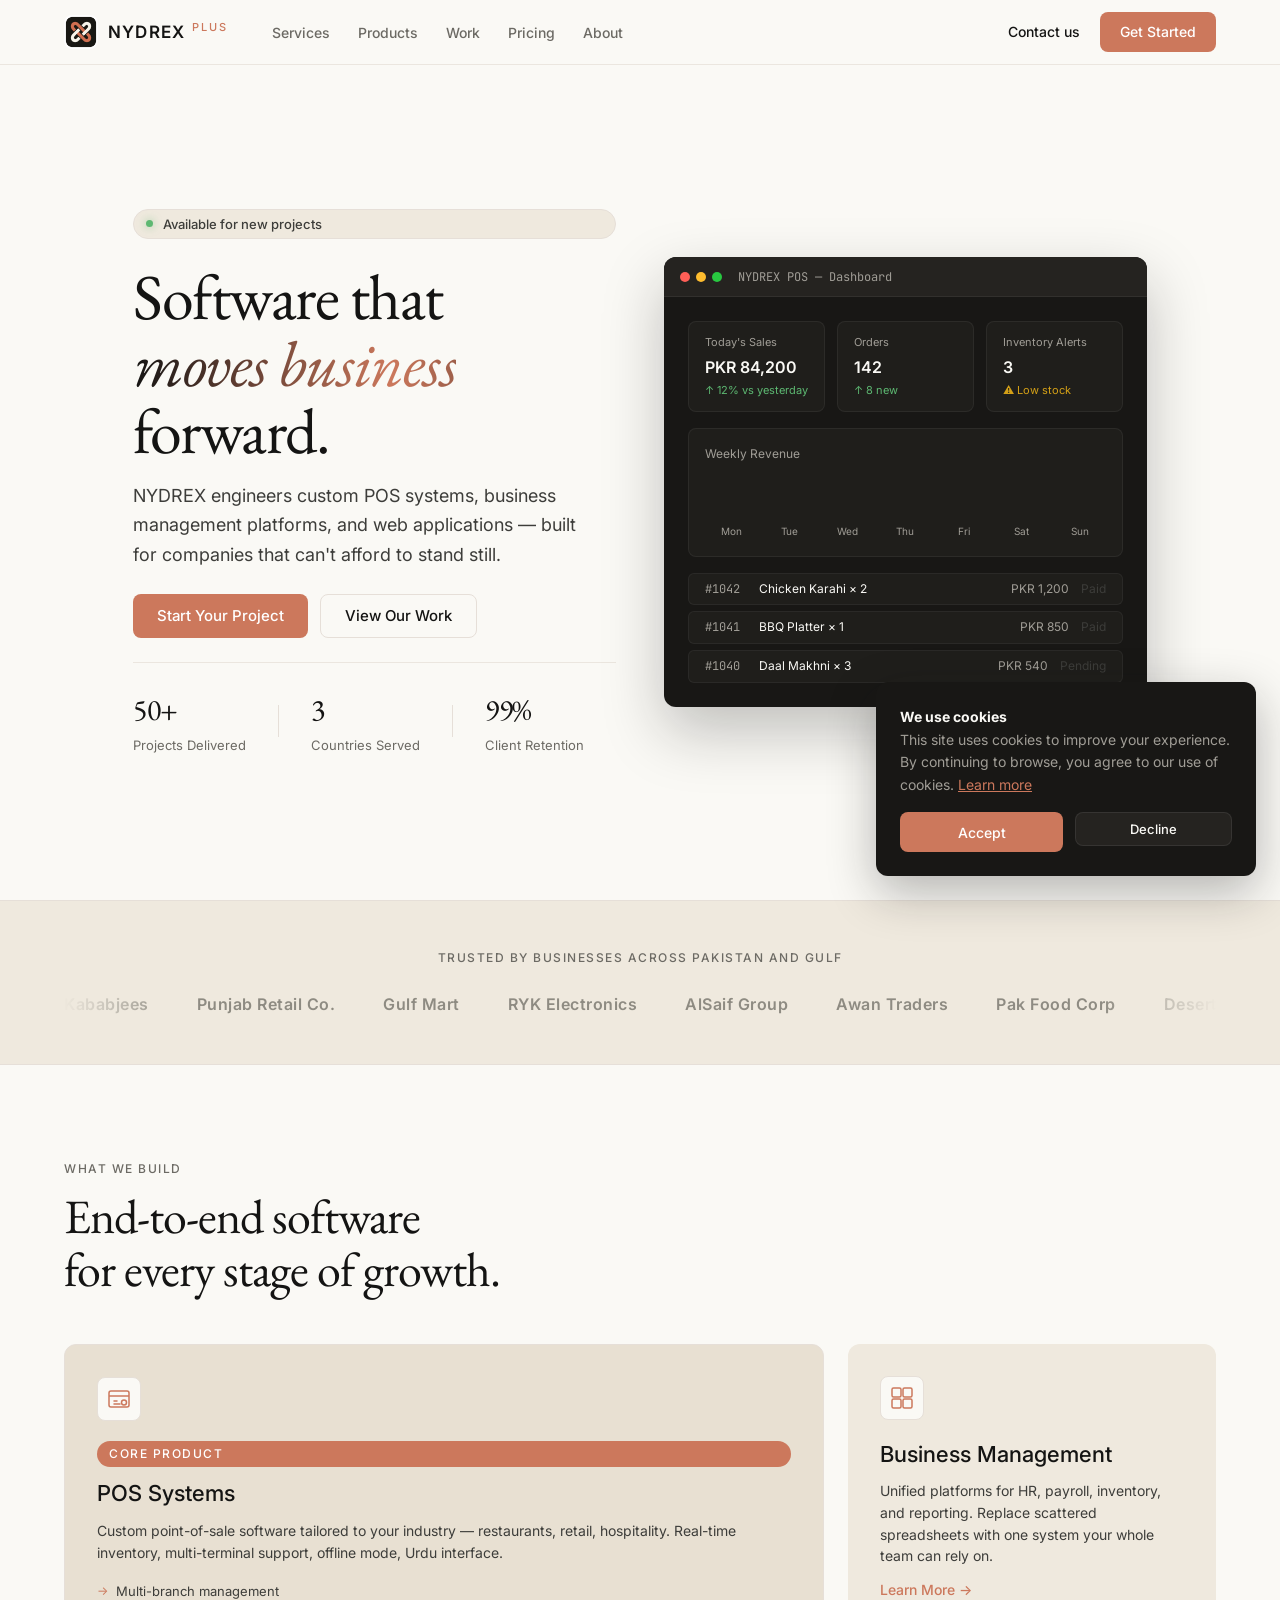
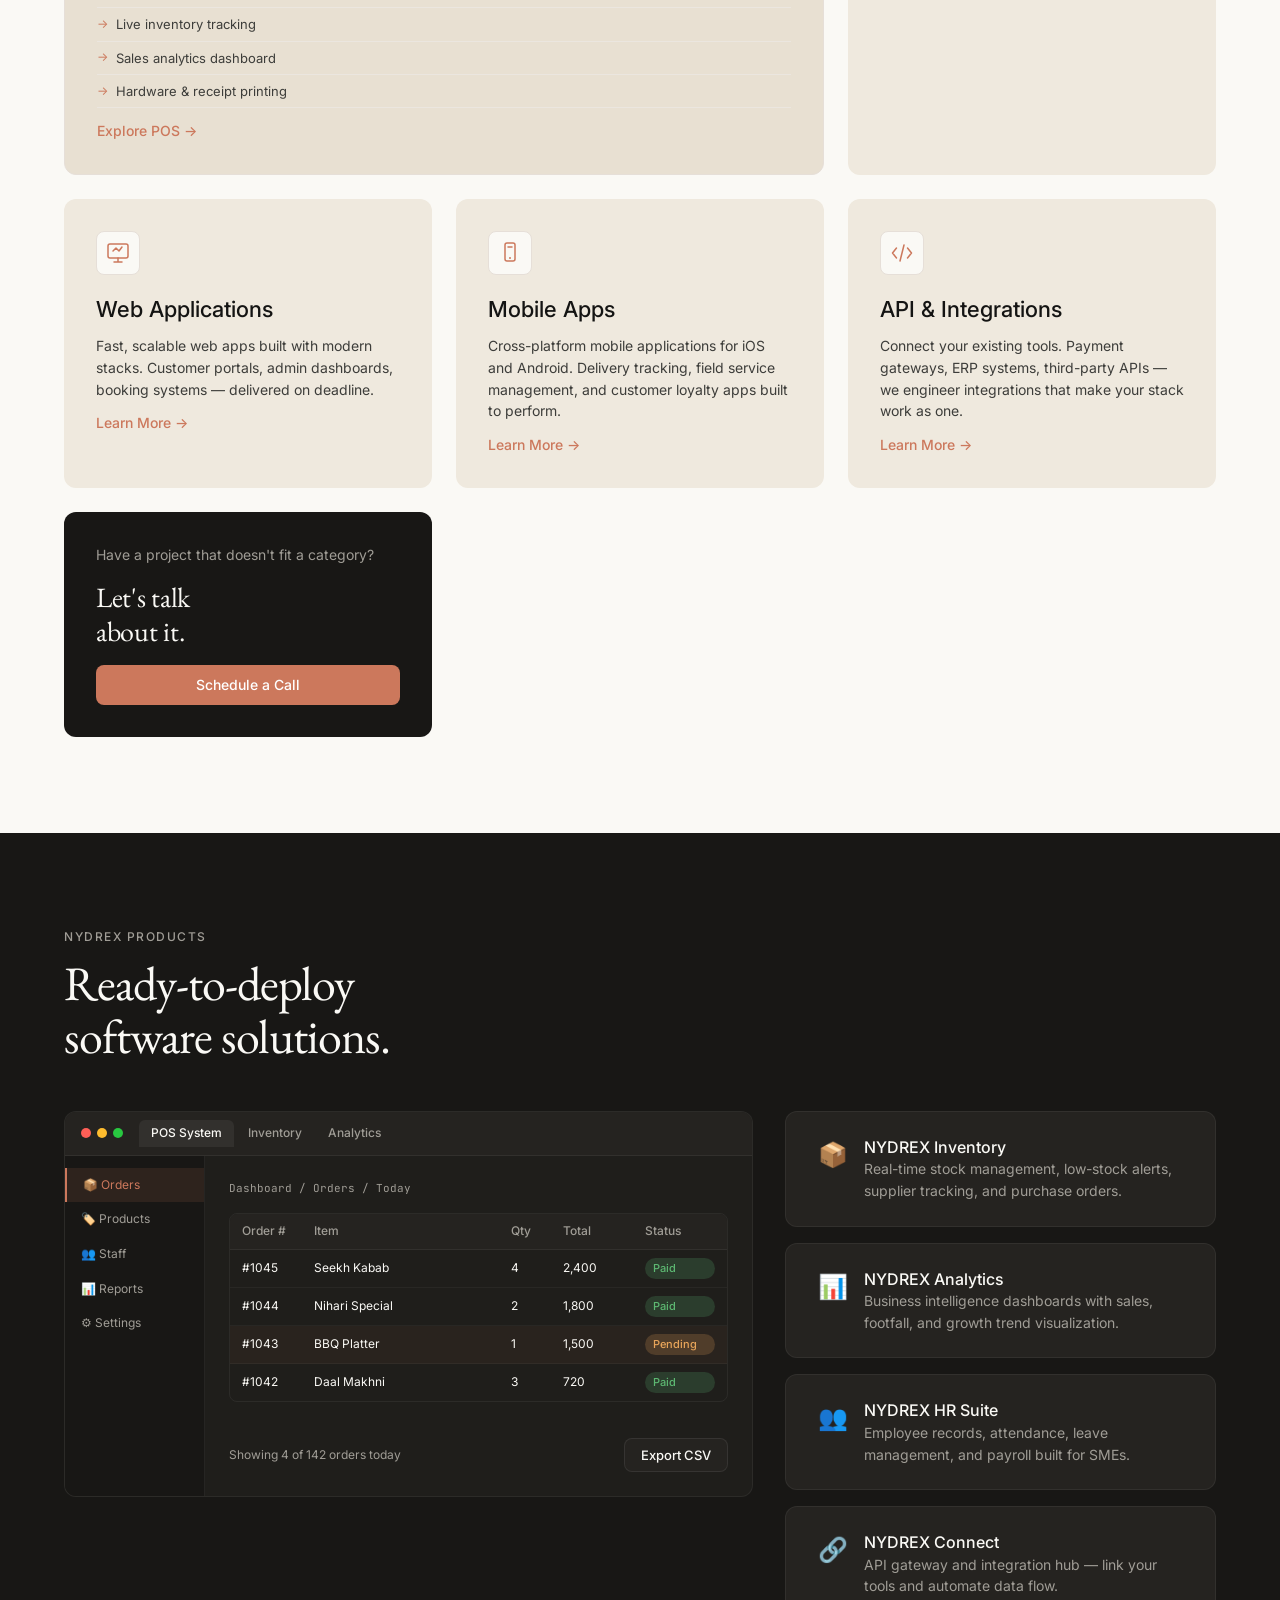
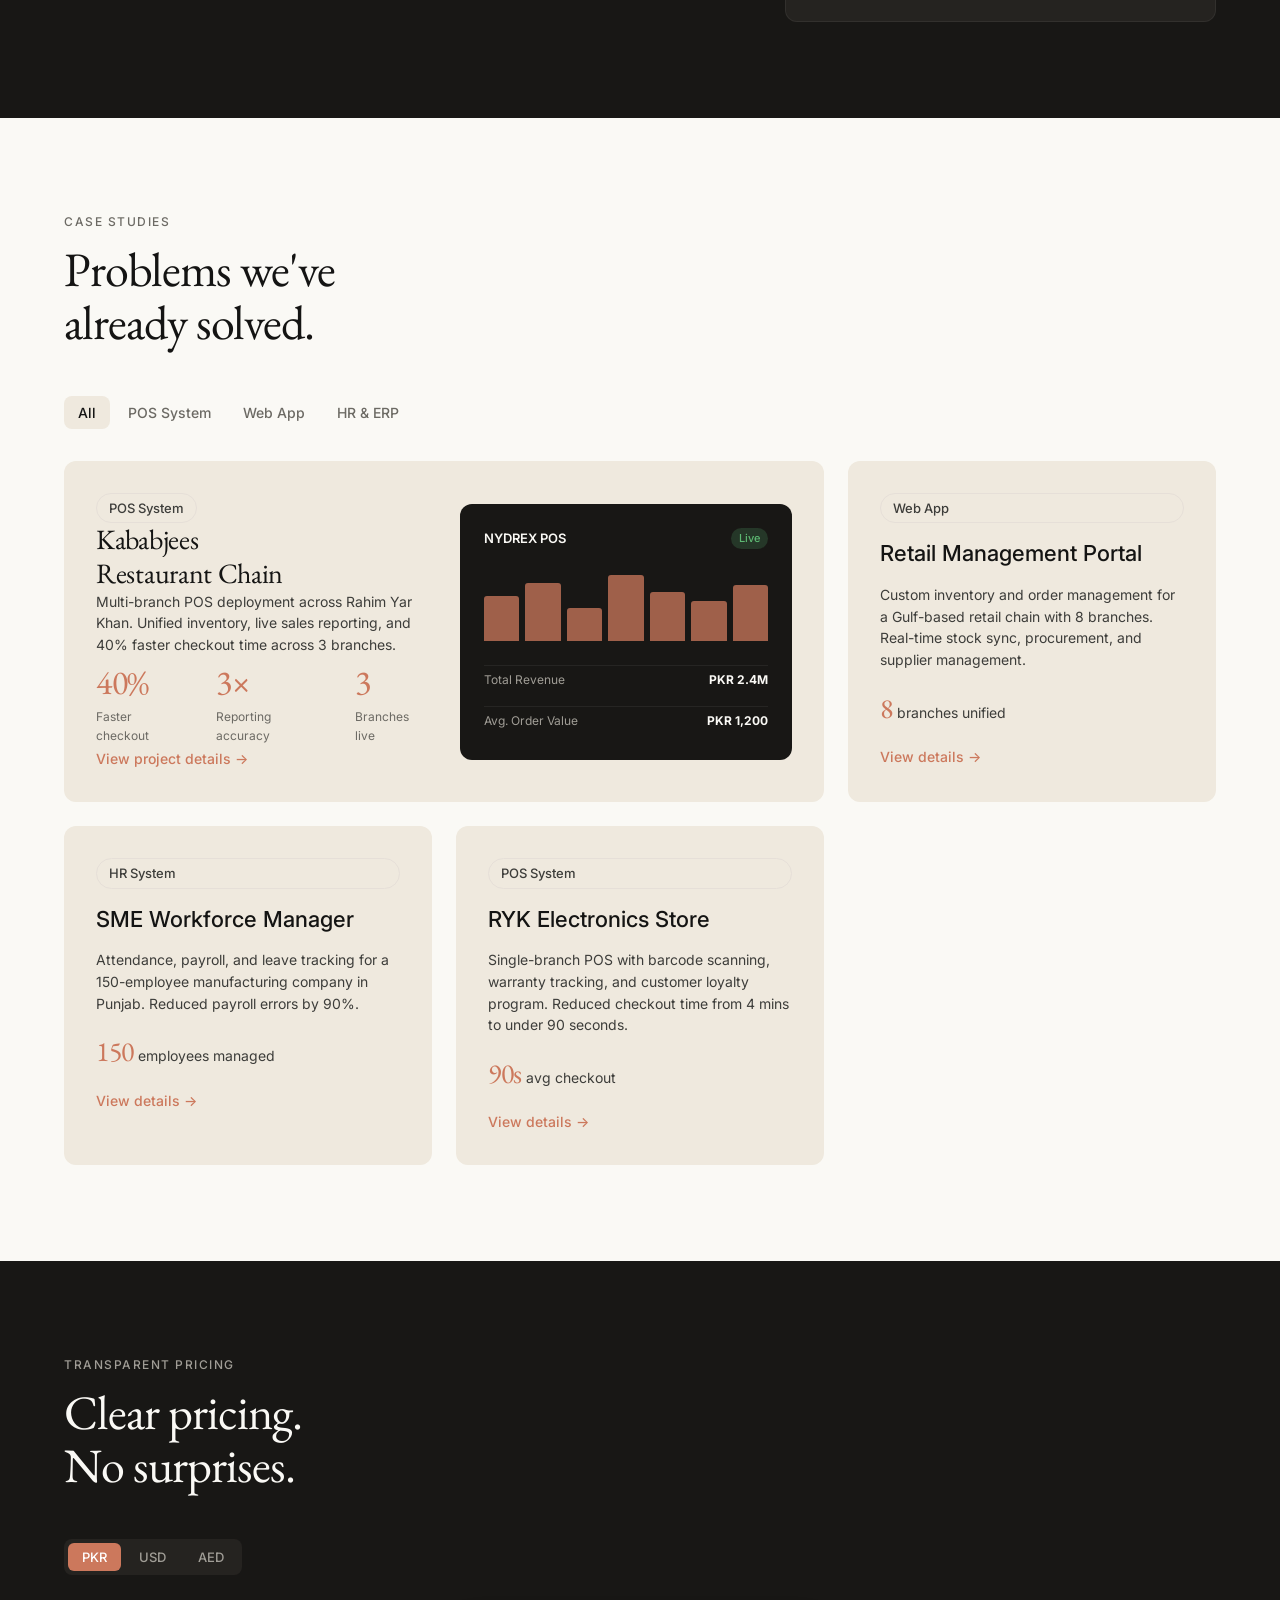
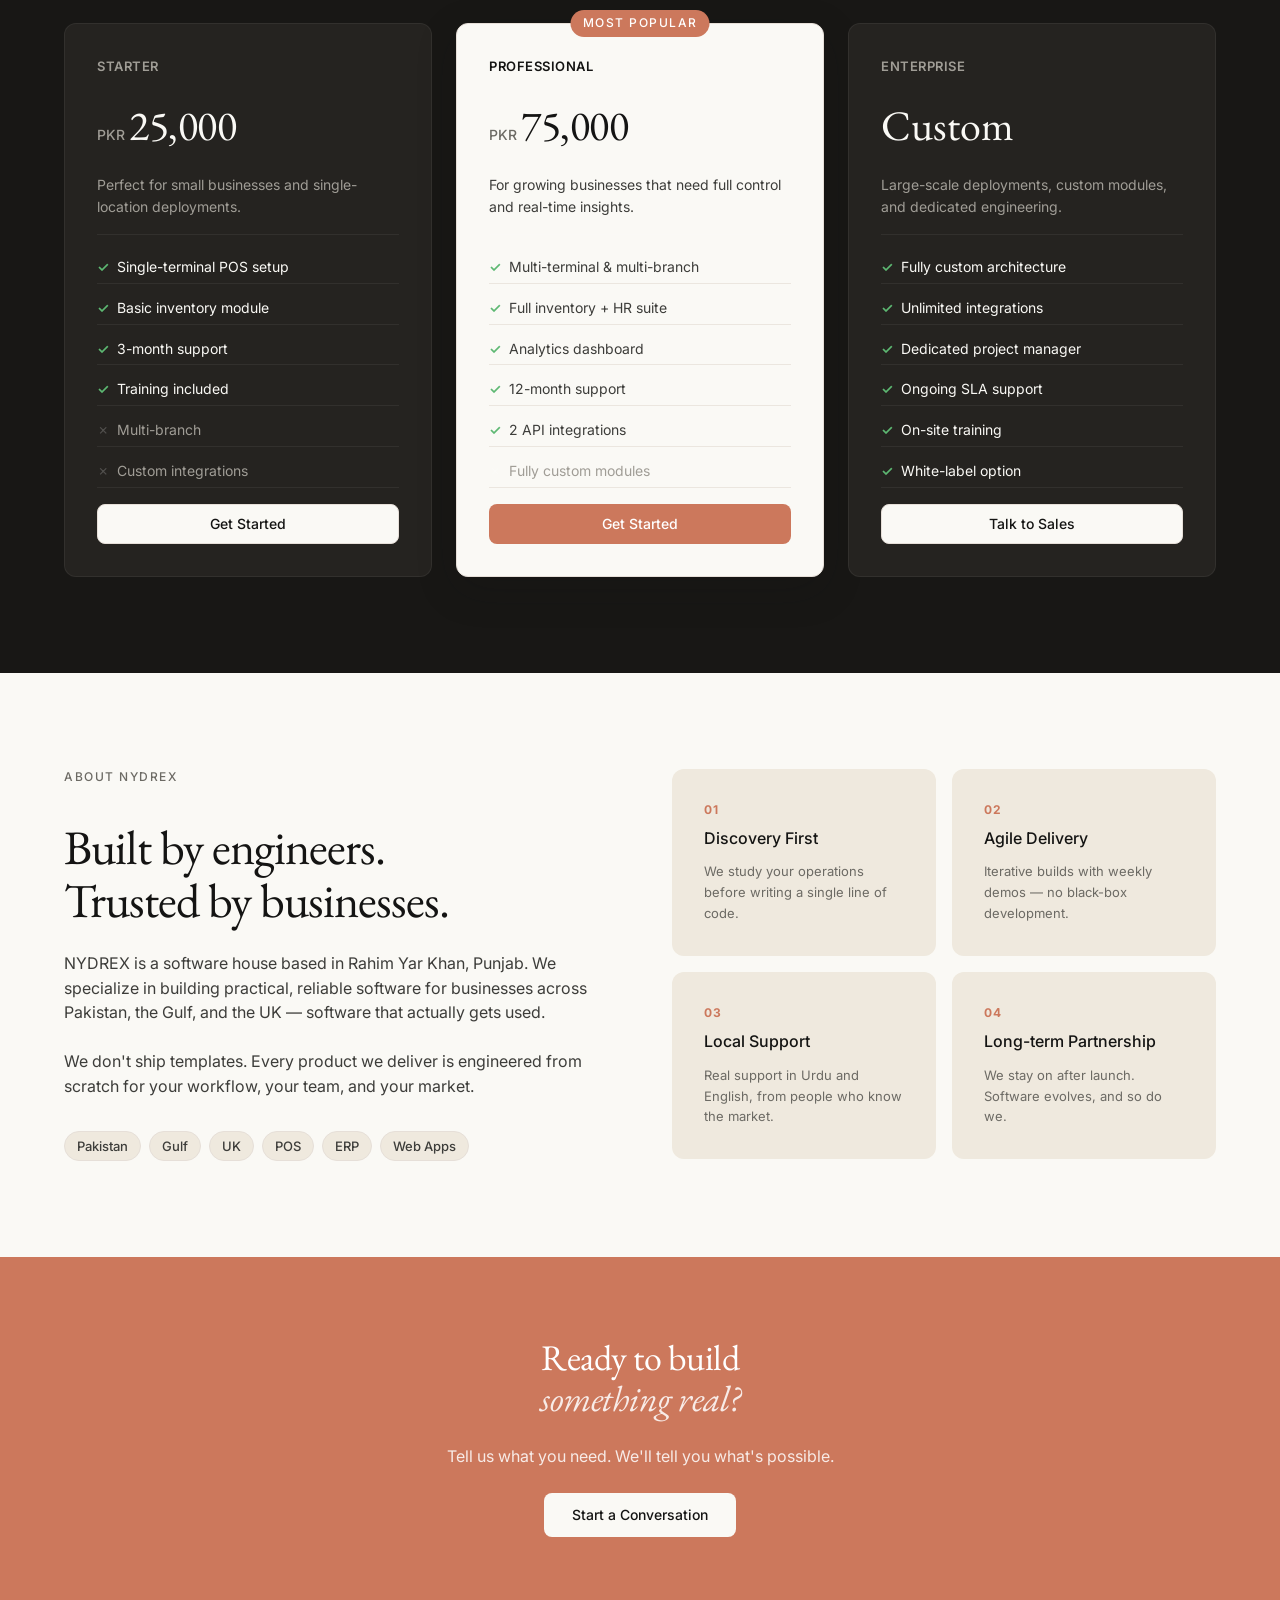
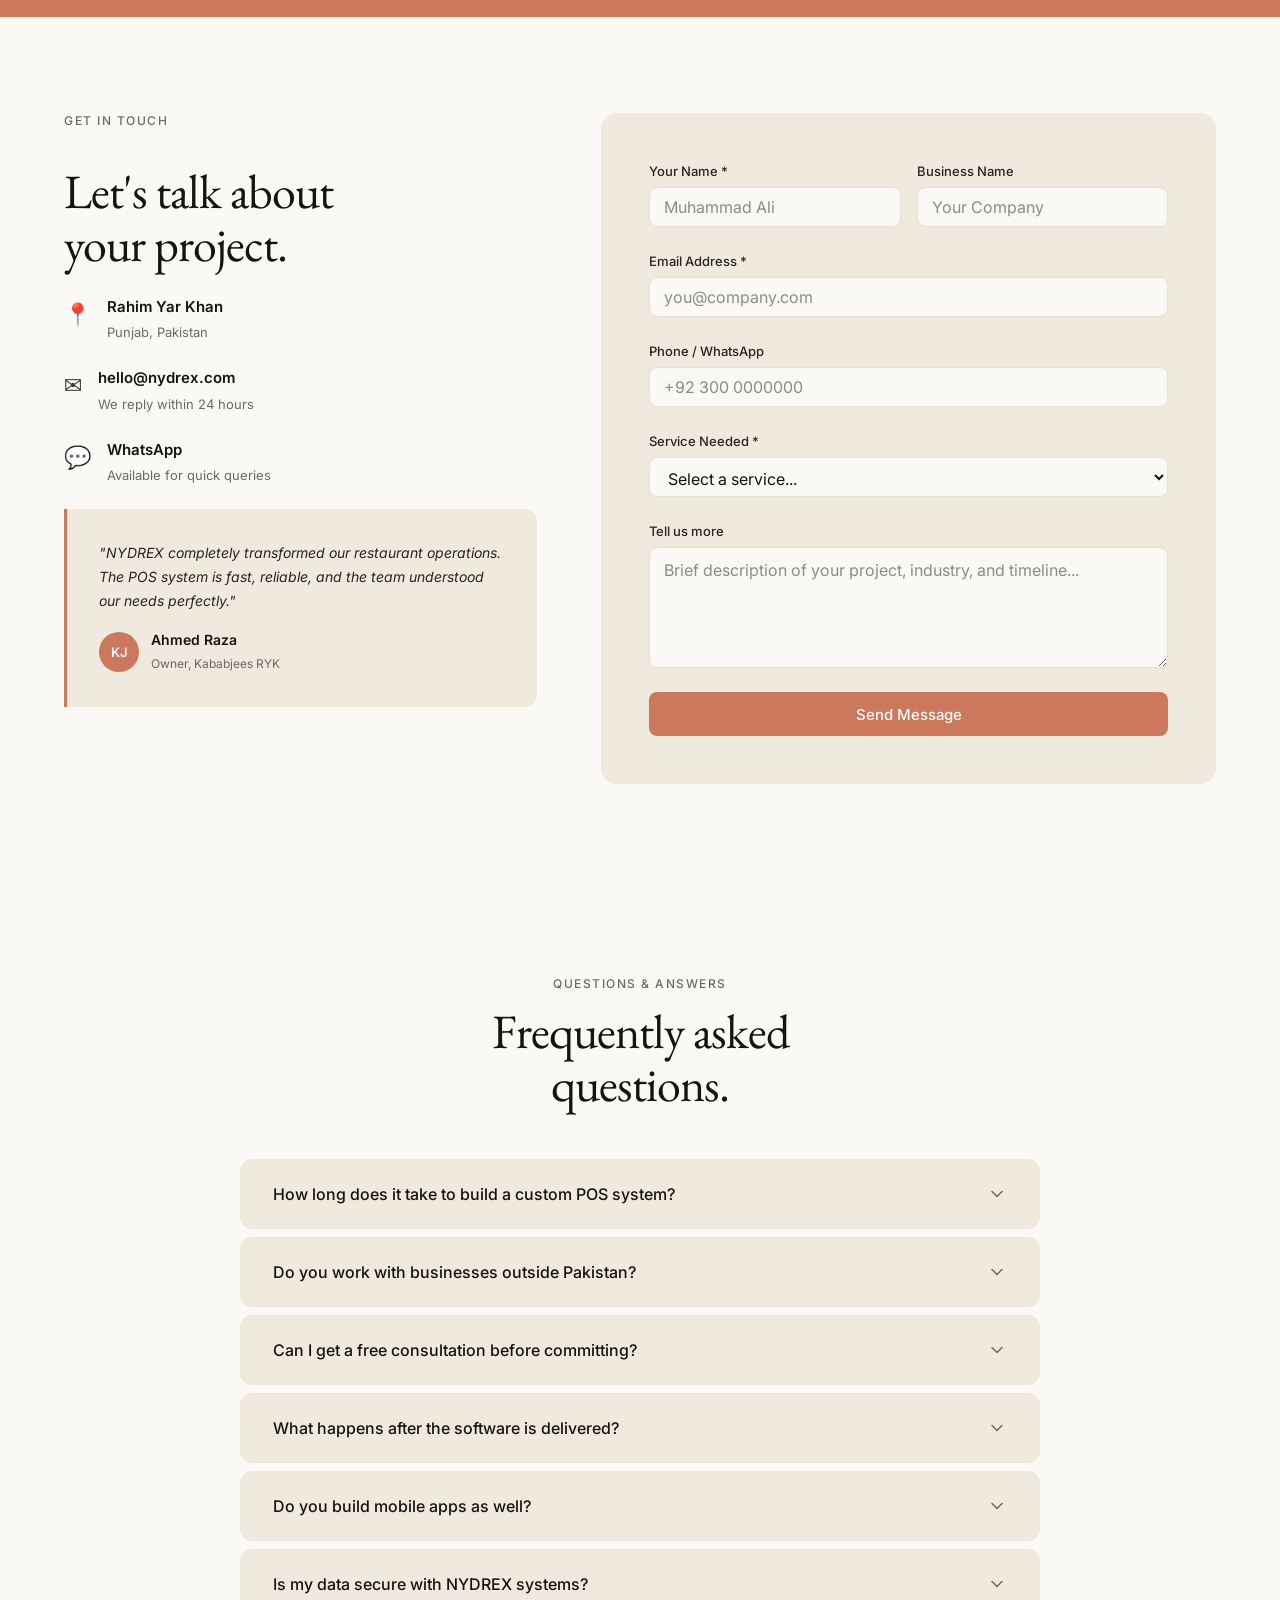
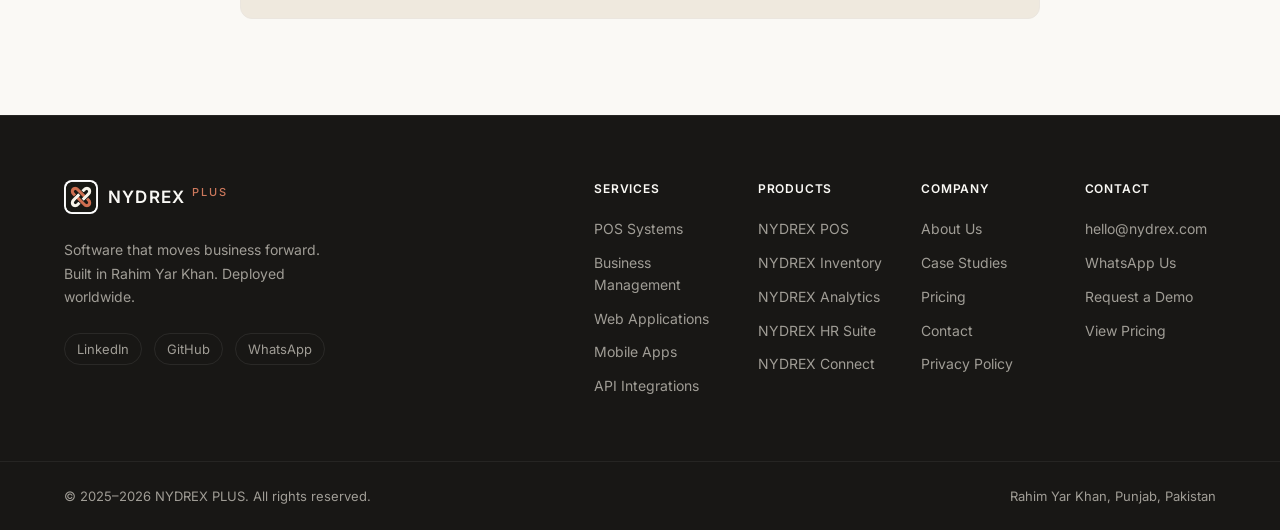
==== commit a93da62e: "refactor: Remove Tech Stack section and associated CSS" ====
--- a/index.html
+++ b/index.html
@@ -642,79 +642,7 @@
     </div>
   </section>
 
-  <!-- ═══════════════════════════════════════════
-       TECH STACK — Card band (connector-tile style)
-  ═══════════════════════════════════════════ -->
-  <section class="section-band band-card" id="tech">
-    <div class="container">
-      <div class="section-header" style="text-align:center">
-        <span class="caption-uppercase">Our Tech Stack</span>
-        <h2 class="display-lg">Built with tools<br />that scale.</h2>
-      </div>
-      <div class="tech-grid">
-        <div class="tech-tile" data-aos="fade-up">
-          <div class="tech-tile-icon">⚛️</div>
-          <span class="tech-tile-name">React</span>
-          <span class="tech-tile-desc">Frontend UIs</span>
-        </div>
-        <div class="tech-tile" data-aos="fade-up" data-aos-delay="80">
-          <div class="tech-tile-icon">🟢</div>
-          <span class="tech-tile-name">Node.js</span>
-          <span class="tech-tile-desc">Backend APIs</span>
-        </div>
-        <div class="tech-tile" data-aos="fade-up" data-aos-delay="120">
-          <div class="tech-tile-icon">🐘</div>
-          <span class="tech-tile-name">PostgreSQL</span>
-          <span class="tech-tile-desc">Databases</span>
-        </div>
-        <div class="tech-tile" data-aos="fade-up" data-aos-delay="160">
-          <div class="tech-tile-icon">📱</div>
-          <span class="tech-tile-name">Flutter</span>
-          <span class="tech-tile-desc">Mobile apps</span>
-        </div>
-        <div class="tech-tile" data-aos="fade-up" data-aos-delay="200">
-          <div class="tech-tile-icon">☁️</div>
-          <span class="tech-tile-name">AWS</span>
-          <span class="tech-tile-desc">Cloud infra</span>
-        </div>
-        <div class="tech-tile" data-aos="fade-up" data-aos-delay="240">
-          <div class="tech-tile-icon">🔧</div>
-          <span class="tech-tile-name">Docker</span>
-          <span class="tech-tile-desc">Deployment</span>
-        </div>
-        <div class="tech-tile" data-aos="fade-up" data-aos-delay="80">
-          <div class="tech-tile-icon">📡</div>
-          <span class="tech-tile-name">REST / GraphQL</span>
-          <span class="tech-tile-desc">APIs</span>
-        </div>
-        <div class="tech-tile" data-aos="fade-up" data-aos-delay="120">
-          <div class="tech-tile-icon">🛡️</div>
-          <span class="tech-tile-name">TypeScript</span>
-          <span class="tech-tile-desc">Type safety</span>
-        </div>
-        <div class="tech-tile" data-aos="fade-up" data-aos-delay="160">
-          <div class="tech-tile-icon">🎨</div>
-          <span class="tech-tile-name">Figma</span>
-          <span class="tech-tile-desc">Design</span>
-        </div>
-        <div class="tech-tile" data-aos="fade-up" data-aos-delay="200">
-          <div class="tech-tile-icon">🔒</div>
-          <span class="tech-tile-name">Firebase</span>
-          <span class="tech-tile-desc">Auth & Realtime</span>
-        </div>
-        <div class="tech-tile" data-aos="fade-up" data-aos-delay="240">
-          <div class="tech-tile-icon">📊</div>
-          <span class="tech-tile-name">Redis</span>
-          <span class="tech-tile-desc">Caching</span>
-        </div>
-        <div class="tech-tile" data-aos="fade-up" data-aos-delay="240">
-          <div class="tech-tile-icon">⚙️</div>
-          <span class="tech-tile-name">GitHub CI/CD</span>
-          <span class="tech-tile-desc">Automation</span>
-        </div>
-      </div>
-    </div>
-  </section>
+
   <!-- ═══════════════════════════════════════════
        CALLOUT BAND — Full coral CTA
   ═══════════════════════════════════════════ -->
--- a/style.css
+++ b/style.css
@@ -888,45 +888,6 @@
 .process-num { font-size: 12px; font-weight: 700; letter-spacing: 1px; color: var(--primary); }
 .process-card p { font-size: 13px; color: var(--muted); line-height: 1.6; margin-top: 4px; }
 
-/* ─── TECH STACK ─── */
-.tech-grid {
-  display: grid;
-  grid-template-columns: repeat(6, 1fr);
-  gap: var(--sp-md);
-}
-.tech-tile {
-  background: var(--canvas);
-  border: 1px solid var(--hairline);
-  border-radius: var(--r-lg);
-  padding: var(--sp-lg) var(--sp-md);
-  display: flex;
-  flex-direction: column;
-  align-items: center;
-  gap: var(--sp-sm);
-  text-align: center;
-  transition: border-color var(--dur);
-}
-.tech-tile:hover { border-color: var(--primary); }
-.tech-tile-icon {
-  width: 44px;
-  height: 44px;
-  border-radius: var(--r-md);
-  background: var(--surface-card);
-  display: flex;
-  align-items: center;
-  justify-content: center;
-  font-size: 22px;
-}
-.tech-tile-name {
-  font-size: 14px;
-  font-weight: 500;
-  color: var(--ink);
-}
-.tech-tile-desc {
-  font-size: 12px;
-  color: var(--muted);
-  line-height: 1.4;
-}
 
 /* ─── FAQ ─── */
 .faq-list {
@@ -1192,7 +1153,6 @@
   .cw-sidebar      { display: none; }
   .footer-links    { grid-template-columns: repeat(2, 1fr); }
   .pricing-grid    { grid-template-columns: 1fr 1fr; }
-  .tech-grid { grid-template-columns: repeat(3, 1fr); }
 }
 
 @media (max-width: 768px) {
@@ -1216,7 +1176,6 @@
   .form-row-2 { grid-template-columns: 1fr; }
   .hero-stats { gap: var(--sp-lg); }
   .trusted-logos .trust-sep { display: none; }
-  .tech-grid { grid-template-columns: repeat(2, 1fr); }
   .cookie-consent { left: 16px; right: 16px; max-width: none; bottom: 16px; }
 }
 
@@ -1227,5 +1186,4 @@
   .hero-stats { flex-direction: column; gap: var(--sp-sm); }
   .stat-divider { display: none; }
   .contact-form-wrap { padding: var(--sp-xl); }
-  .tech-grid { grid-template-columns: 1fr; }
-}
+}
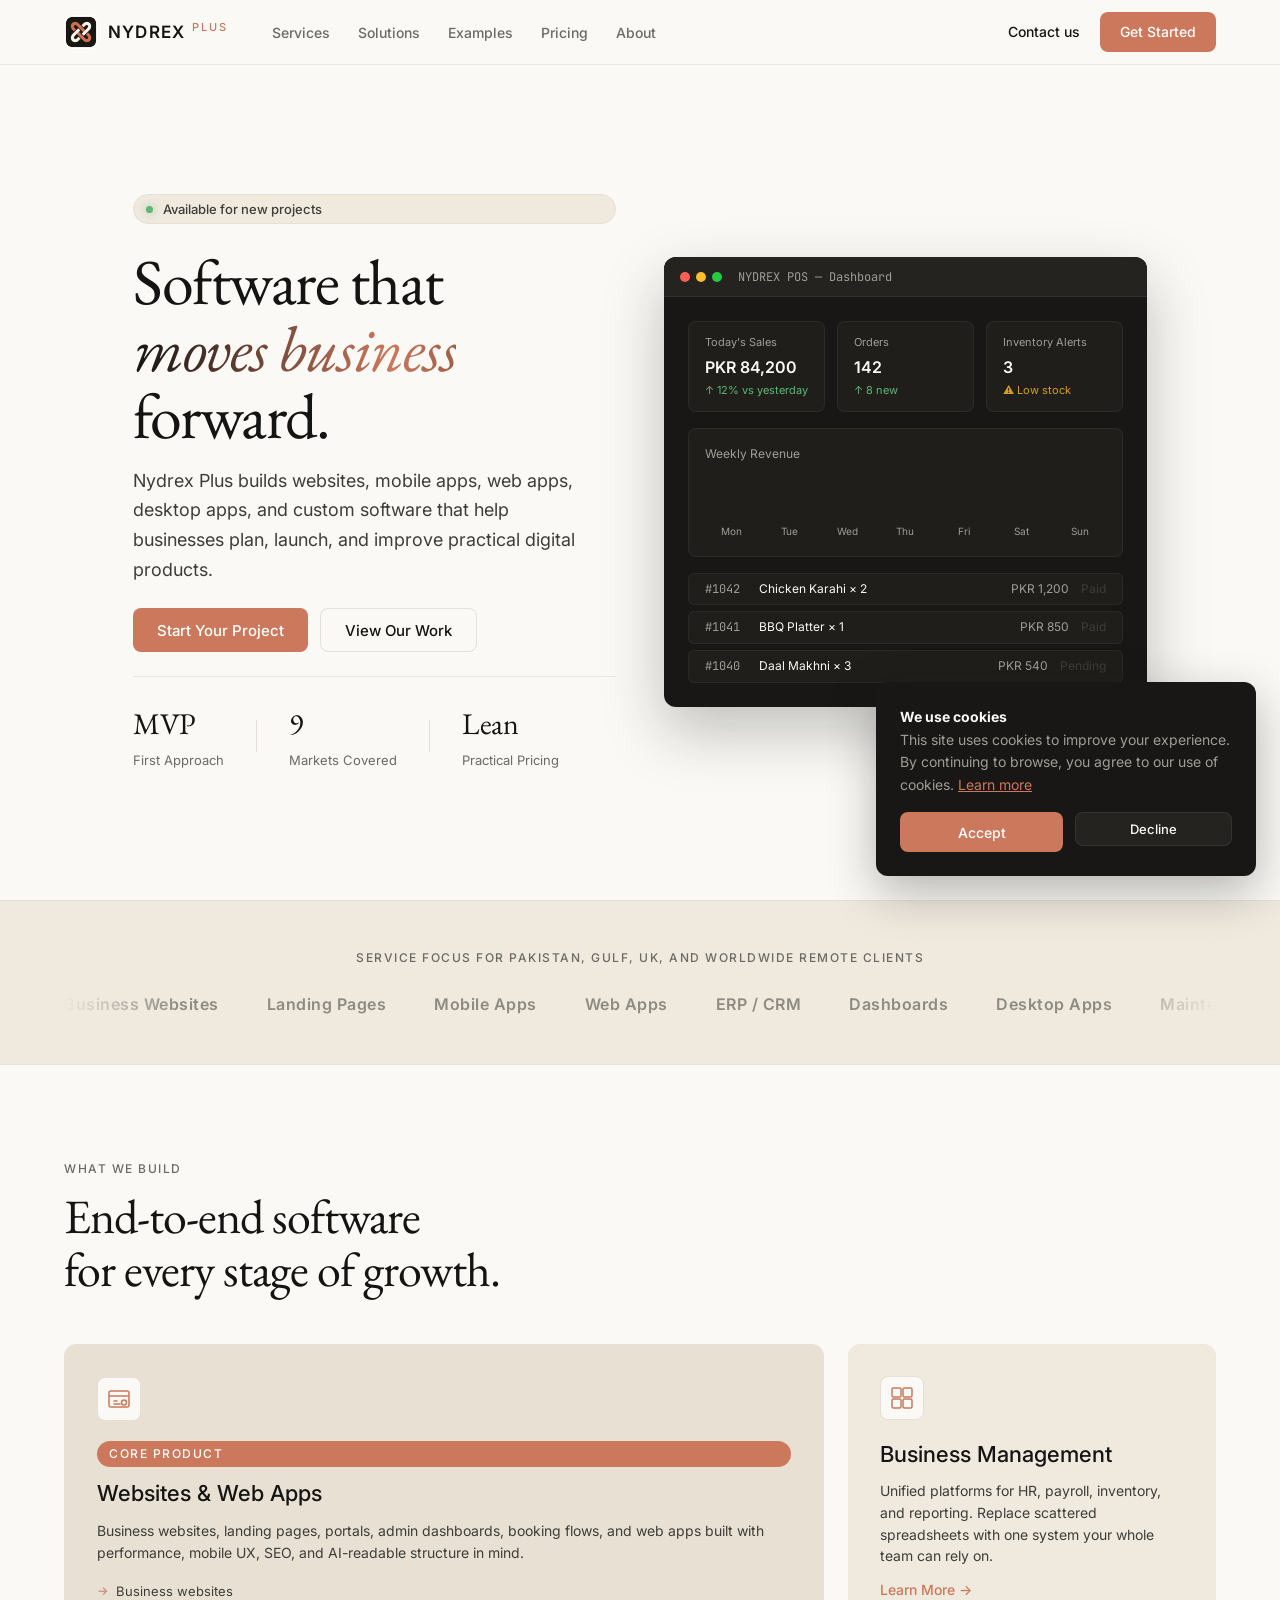
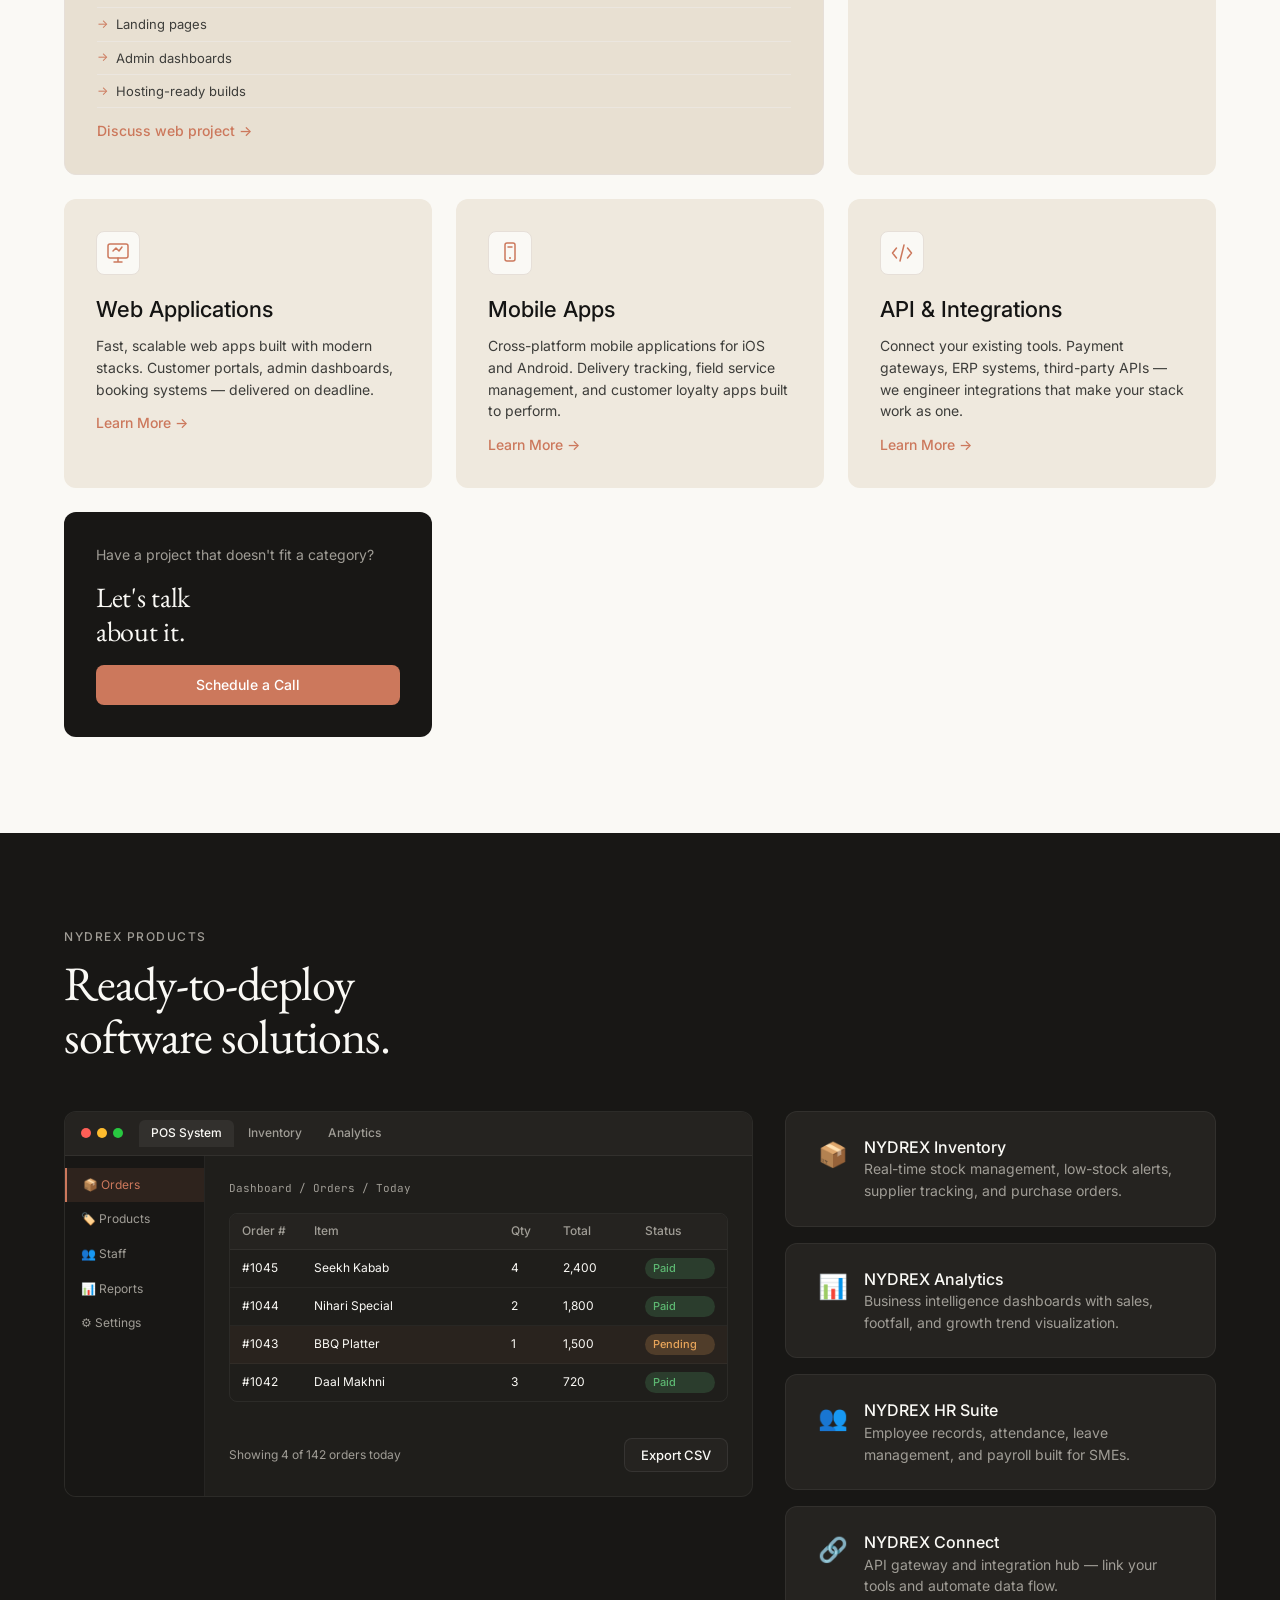
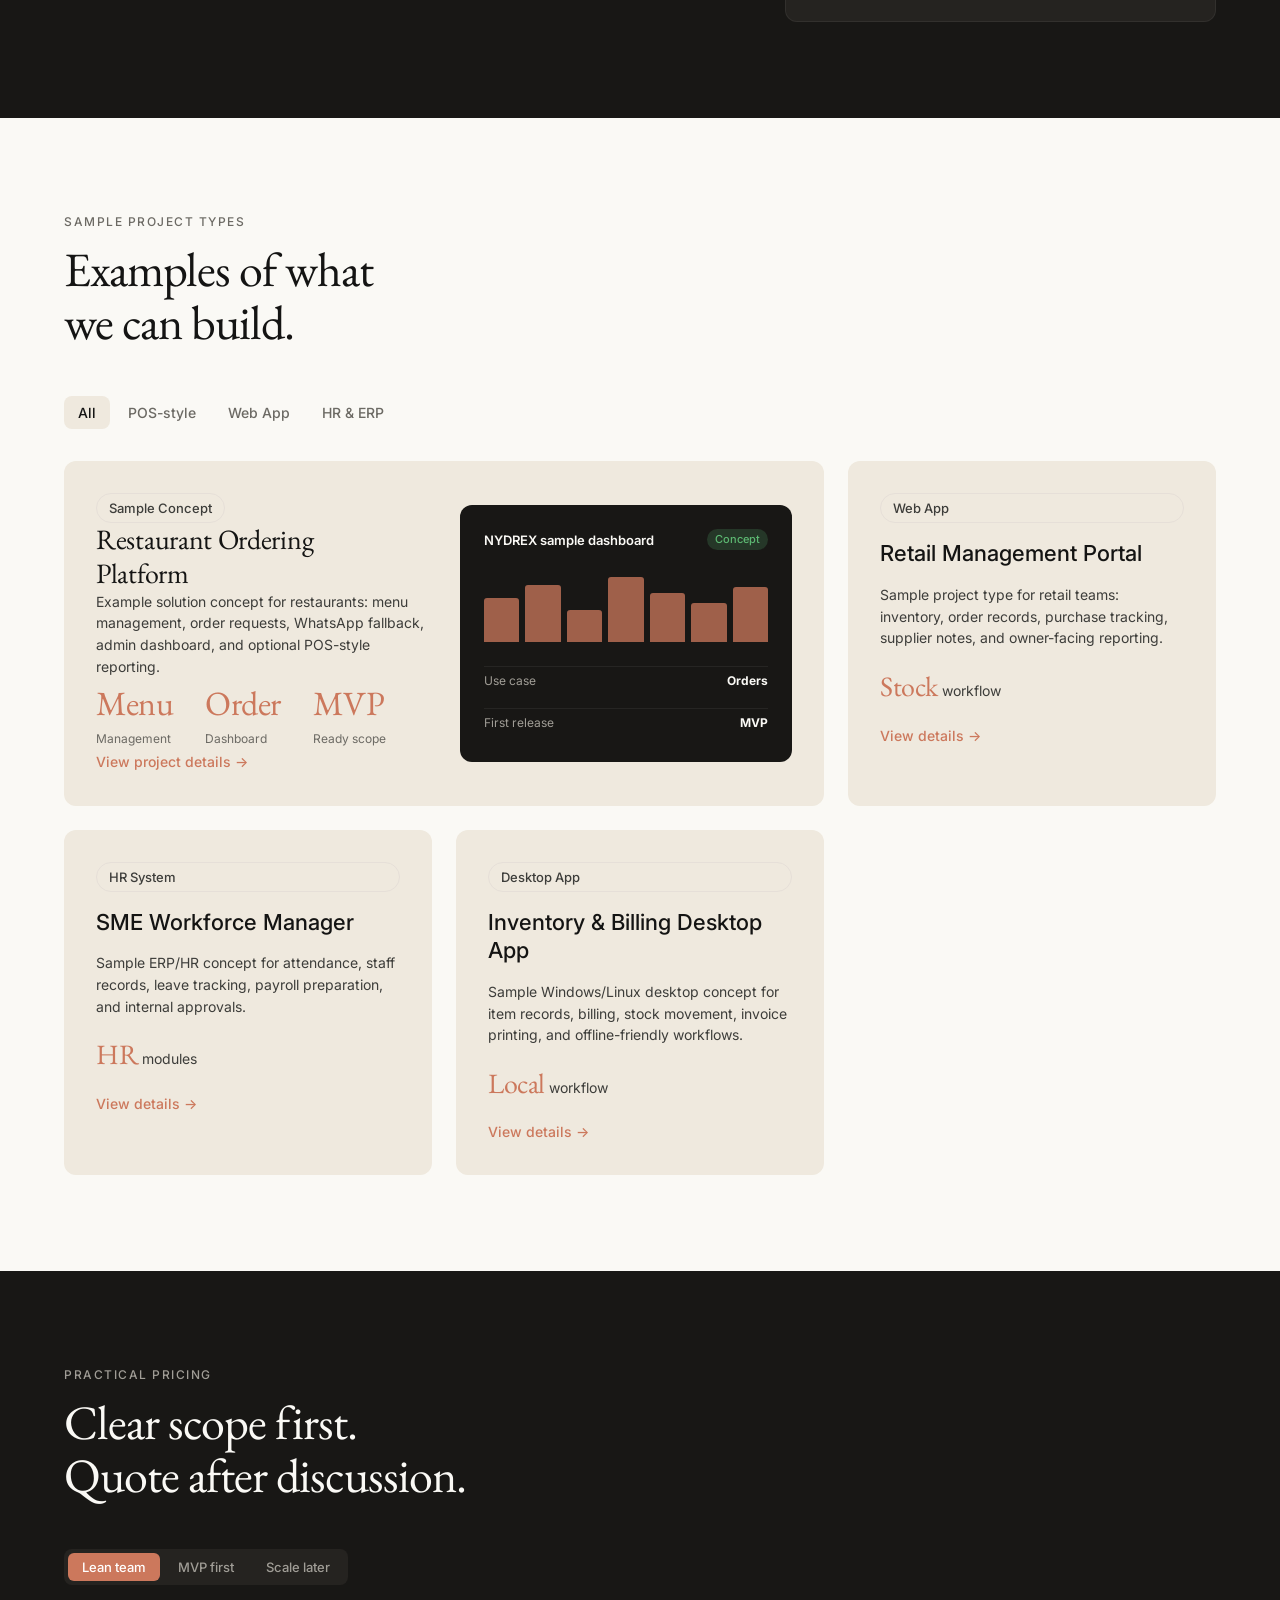
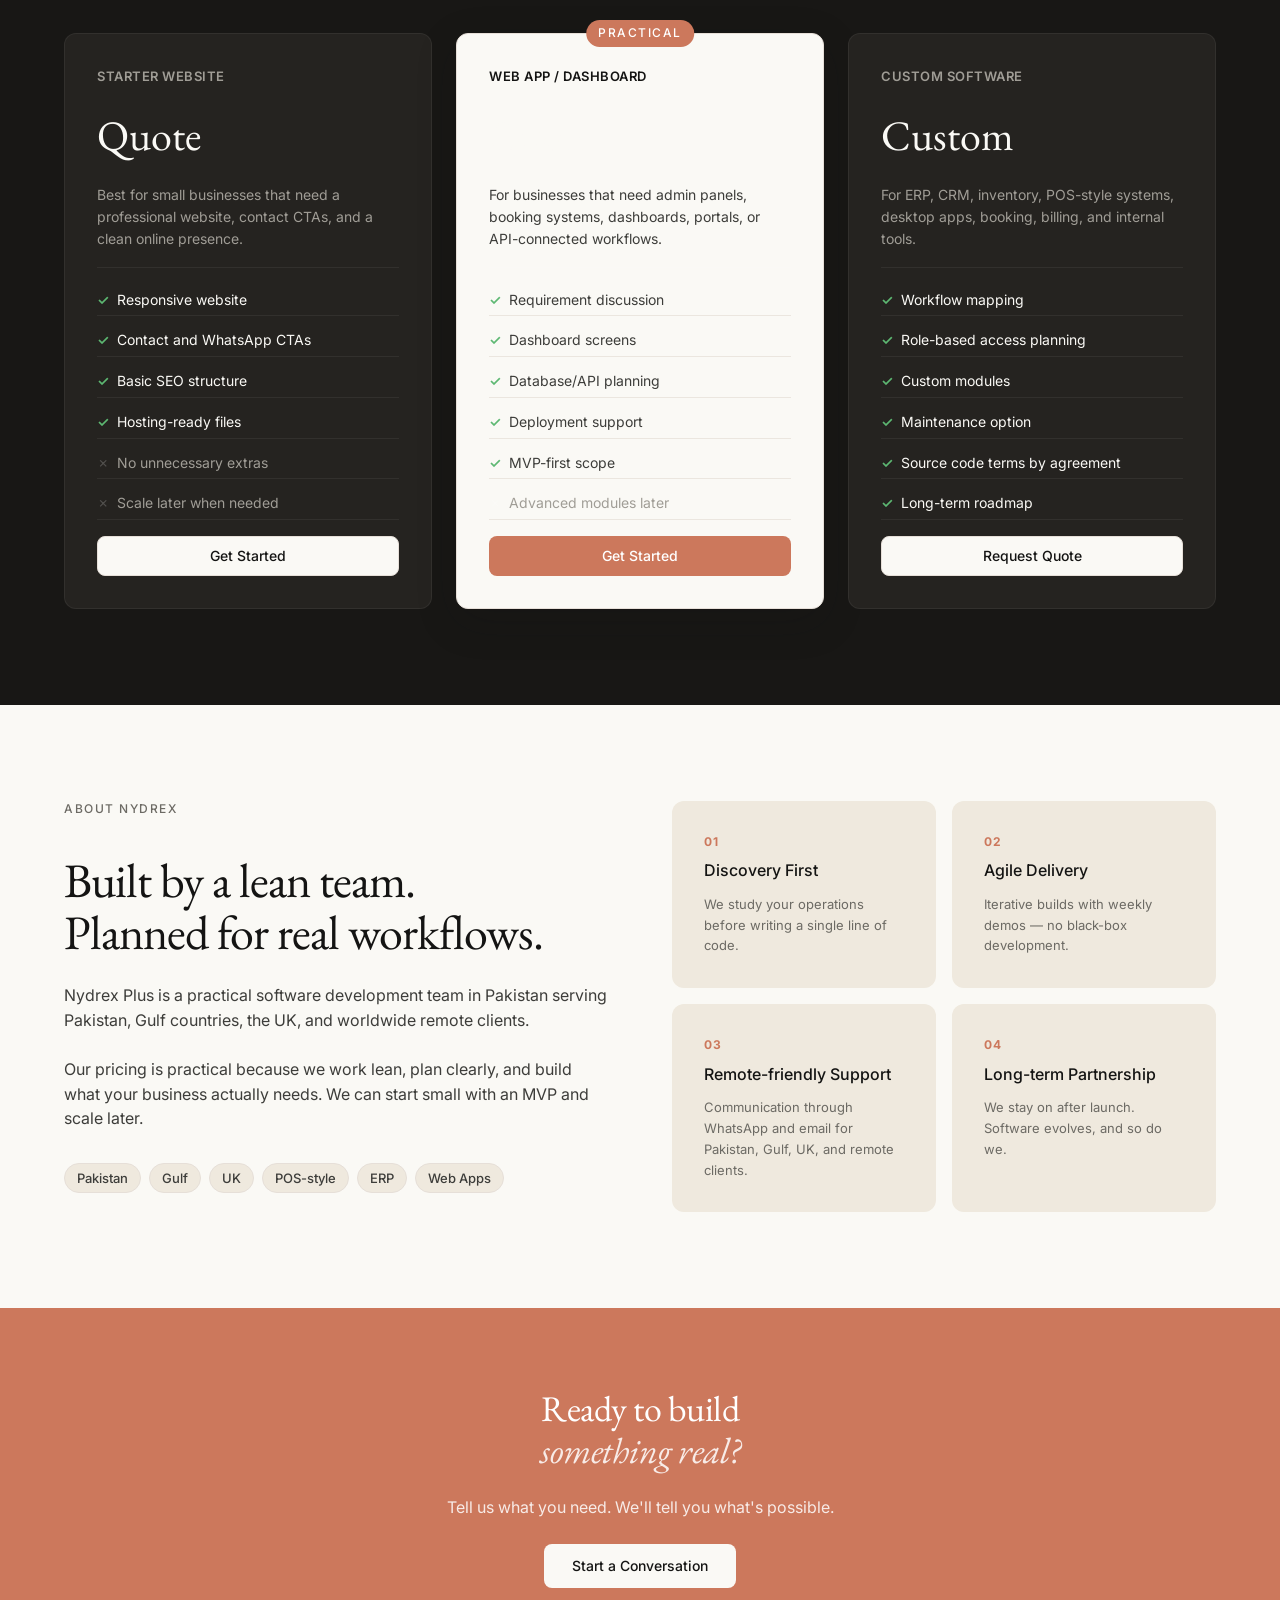
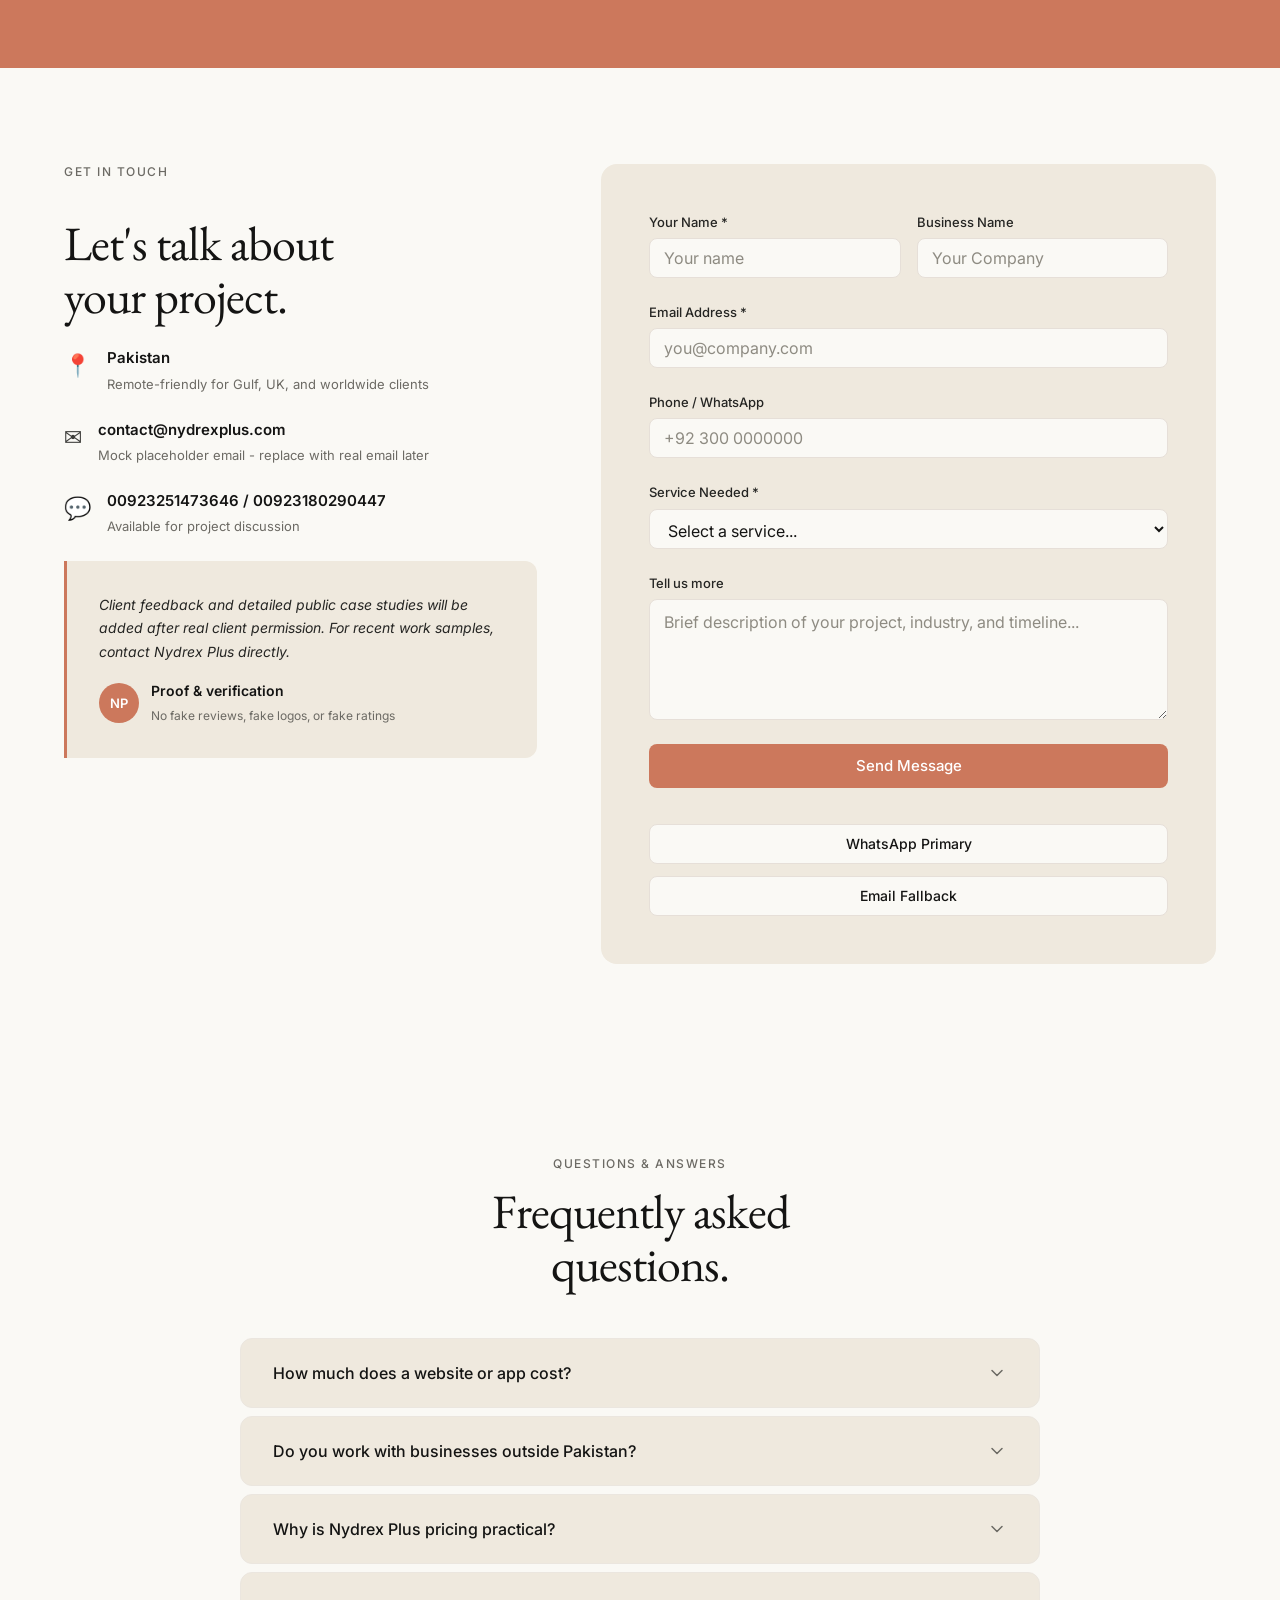
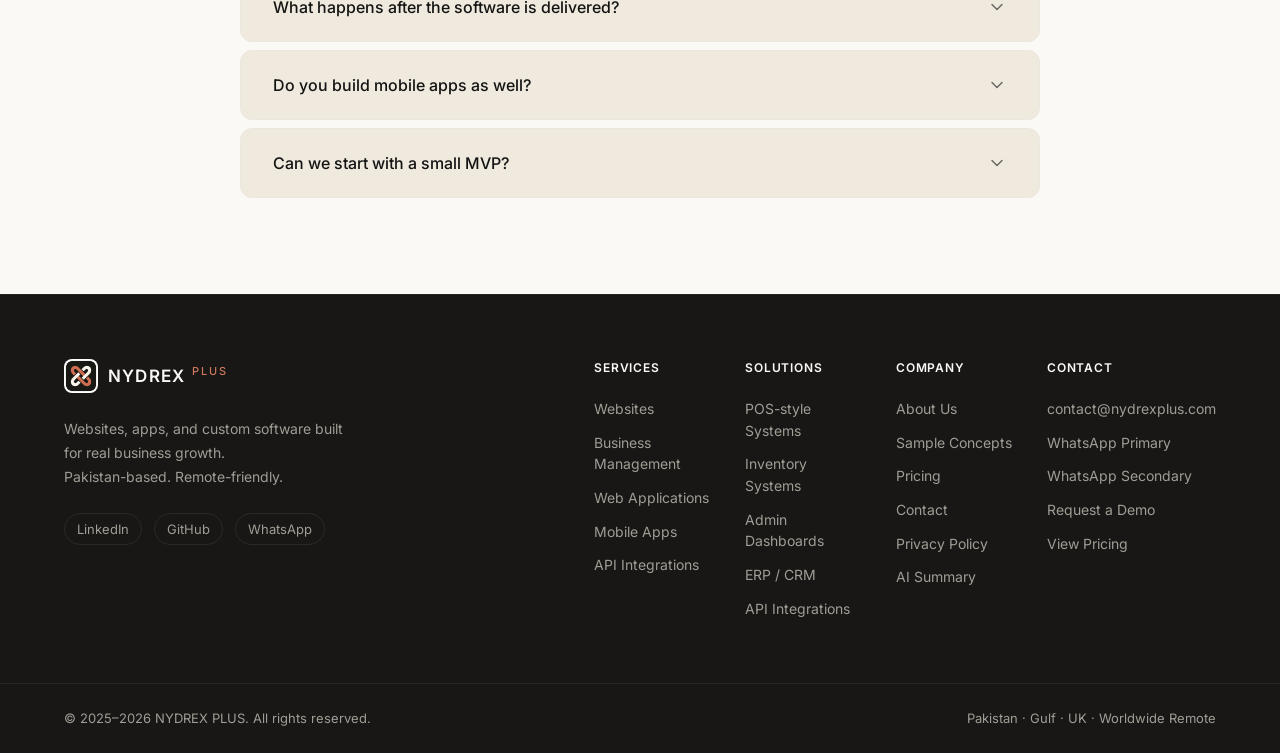
==== commit 1c537a54: "Merge master into main" ====
--- a/index.html
+++ b/index.html
@@ -3,14 +3,17 @@
 <head>
   <meta charset="UTF-8" />
   <meta name="viewport" content="width=device-width, initial-scale=1.0" />
-  <title>NYDREX PLUS — Software That Moves Business Forward</title>
-  <meta name="description" content="NYDREX PLUS builds custom POS systems, web applications, and business management software for enterprises across Pakistan, Gulf, and UK." />
+  <title>Nydrex Plus — Websites, Apps & Custom Software</title>
+  <meta name="description" content="Nydrex Plus builds websites, mobile apps, web apps, desktop apps, POS-style systems, ERP/CRM, dashboards, and custom software for Pakistan, Gulf, UK, and remote clients." />
+  <link rel="canonical" href="https://nydrexplus.com/" />
   <meta name="theme-color" content="#181715" />
   <!-- Open Graph -->
   <meta property="og:type" content="website" />
-  <meta property="og:title" content="NYDREX PLUS — Software That Moves Business Forward" />
-  <meta property="og:description" content="Custom POS systems, business management platforms, and web applications — built for companies that can't afford to stand still." />
+  <meta property="og:title" content="Nydrex Plus — Websites, Apps & Custom Software" />
+  <meta property="og:description" content="Practical software development for real business needs: websites, apps, dashboards, ERP/CRM, POS-style systems, and support." />
   <meta property="og:image" content="logo.png" />
+  <meta property="og:url" content="https://nydrexplus.com/" />
+  <meta name="twitter:card" content="summary_large_image" />
   <!-- Google Fonts: EB Garamond (serif display) + Inter (sans body) -->
   <link rel="preconnect" href="https://fonts.googleapis.com" />
   <link href="https://fonts.googleapis.com/css2?family=EB+Garamond:ital,wght@0,400;0,500;1,400&family=Inter:wght@400;500;600&family=JetBrains+Mono:wght@400;500&display=swap" rel="stylesheet" />
@@ -20,18 +23,23 @@
   <script type="application/ld+json">
   {
     "@context": "https://schema.org",
-    "@type": "SoftwareCompany",
-    "name": "NYDREX PLUS",
-    "description": "Custom POS systems, business management platforms, and web applications.",
-    "url": "https://nydrex.com",
+    "@type": "ProfessionalService",
+    "name": "Nydrex Plus",
+    "description": "Websites, mobile apps, web apps, desktop apps, POS-style systems, ERP/CRM, dashboards, and custom software.",
+    "url": "https://nydrexplus.com",
     "address": {
       "@type": "PostalAddress",
-      "addressLocality": "Rahim Yar Khan",
-      "addressRegion": "Punjab",
       "addressCountry": "PK"
     },
-    "areaServed": ["Pakistan", "UAE", "United Kingdom"],
-    "email": "hello@nydrex.com"
+    "areaServed": ["Pakistan", "UAE", "Saudi Arabia", "Qatar", "Oman", "Bahrain", "Kuwait", "United Kingdom", "Worldwide Remote"],
+    "email": "contact@nydrexplus.com",
+    "telephone": ["00923251473646", "00923180290447"],
+    "contactPoint": [{
+      "@type": "ContactPoint",
+      "contactType": "project inquiries",
+      "telephone": "00923251473646",
+      "url": "https://wa.me/923251473646"
+    }]
   }
   </script>
 </head>
@@ -53,8 +61,8 @@
       <!-- Desktop Menu -->
       <ul class="nav-links" id="navLinks">
         <li><a href="#services" class="nav-link">Services</a></li>
-        <li><a href="#products" class="nav-link">Products</a></li>
-        <li><a href="#work" class="nav-link">Work</a></li>
+        <li><a href="#products" class="nav-link">Solutions</a></li>
+        <li><a href="#work" class="nav-link">Examples</a></li>
         <li><a href="#pricing" class="nav-link">Pricing</a></li>
         <li><a href="#about" class="nav-link">About</a></li>
       </ul>
@@ -74,8 +82,8 @@
     <!-- Mobile menu — cream full-screen sheet -->
     <div class="mobile-sheet" id="mobileSheet">
       <a href="#services" class="mobile-nav-link">Services</a>
-      <a href="#products" class="mobile-nav-link">Products</a>
-      <a href="#work" class="mobile-nav-link">Work</a>
+      <a href="#products" class="mobile-nav-link">Solutions</a>
+      <a href="#work" class="mobile-nav-link">Examples</a>
       <a href="#pricing" class="mobile-nav-link">Pricing</a>
       <a href="#about" class="mobile-nav-link">About</a>
       <div class="mobile-actions">
@@ -103,7 +111,7 @@
           forward.
         </h1>
         <p class="hero-subhead">
-          NYDREX engineers custom POS systems, business management platforms, and web applications — built for companies that can't afford to stand still.
+          Nydrex Plus builds websites, mobile apps, web apps, desktop apps, and custom software that help businesses plan, launch, and improve practical digital products.
         </p>
         <div class="hero-btn-row">
           <a href="#start" class="btn-primary btn-lg">Start Your Project</a>
@@ -111,18 +119,18 @@
         </div>
         <div class="hero-stats">
           <div class="stat-item">
-            <span class="stat-number">50+</span>
-            <span class="stat-label">Projects Delivered</span>
+            <span class="stat-number">MVP</span>
+            <span class="stat-label">First Approach</span>
           </div>
           <div class="stat-divider"></div>
           <div class="stat-item">
-            <span class="stat-number">3</span>
-            <span class="stat-label">Countries Served</span>
+            <span class="stat-number">9</span>
+            <span class="stat-label">Markets Covered</span>
           </div>
           <div class="stat-divider"></div>
           <div class="stat-item">
-            <span class="stat-number">99%</span>
-            <span class="stat-label">Client Retention</span>
+            <span class="stat-number">Lean</span>
+            <span class="stat-label">Practical Pricing</span>
           </div>
         </div>
       </div>
@@ -203,26 +211,26 @@
   ═══════════════════════════════════════════ -->
   <section class="trusted-band">
     <div class="container">
-      <p class="trusted-label">Trusted by businesses across Pakistan and Gulf</p>
+      <p class="trusted-label">Service focus for Pakistan, Gulf, UK, and worldwide remote clients</p>
       <div class="trusted-logos">
         <div class="trusted-logos-track">
-          <span class="trust-logo">Kababjees</span>
-          <span class="trust-logo">Punjab Retail Co.</span>
-          <span class="trust-logo">Gulf Mart</span>
-          <span class="trust-logo">RYK Electronics</span>
-          <span class="trust-logo">AlSaif Group</span>
-          <span class="trust-logo">Awan Traders</span>
-          <span class="trust-logo">Pak Food Corp</span>
-          <span class="trust-logo">Desert Rose Hotels</span>
+          <span class="trust-logo">Business Websites</span>
+          <span class="trust-logo">Landing Pages</span>
+          <span class="trust-logo">Mobile Apps</span>
+          <span class="trust-logo">Web Apps</span>
+          <span class="trust-logo">ERP / CRM</span>
+          <span class="trust-logo">Dashboards</span>
+          <span class="trust-logo">Desktop Apps</span>
+          <span class="trust-logo">Maintenance</span>
           <!-- Duplicate for seamless loop -->
-          <span class="trust-logo">Kababjees</span>
-          <span class="trust-logo">Punjab Retail Co.</span>
-          <span class="trust-logo">Gulf Mart</span>
-          <span class="trust-logo">RYK Electronics</span>
-          <span class="trust-logo">AlSaif Group</span>
-          <span class="trust-logo">Awan Traders</span>
-          <span class="trust-logo">Pak Food Corp</span>
-          <span class="trust-logo">Desert Rose Hotels</span>
+          <span class="trust-logo">Business Websites</span>
+          <span class="trust-logo">Landing Pages</span>
+          <span class="trust-logo">Mobile Apps</span>
+          <span class="trust-logo">Web Apps</span>
+          <span class="trust-logo">ERP / CRM</span>
+          <span class="trust-logo">Dashboards</span>
+          <span class="trust-logo">Desktop Apps</span>
+          <span class="trust-logo">Maintenance</span>
         </div>
       </div>
     </div>
@@ -250,15 +258,15 @@
             </svg>
           </div>
           <span class="badge-coral">Core Product</span>
-          <h3 class="title-lg">POS Systems</h3>
-          <p class="body-sm">Custom point-of-sale software tailored to your industry — restaurants, retail, hospitality. Real-time inventory, multi-terminal support, offline mode, Urdu interface.</p>
+          <h3 class="title-lg">Websites & Web Apps</h3>
+          <p class="body-sm">Business websites, landing pages, portals, admin dashboards, booking flows, and web apps built with performance, mobile UX, SEO, and AI-readable structure in mind.</p>
           <ul class="feature-list">
-            <li>Multi-branch management</li>
-            <li>Live inventory tracking</li>
-            <li>Sales analytics dashboard</li>
-            <li>Hardware &amp; receipt printing</li>
+            <li>Business websites</li>
+            <li>Landing pages</li>
+            <li>Admin dashboards</li>
+            <li>Hosting-ready builds</li>
           </ul>
-          <a href="#contact" class="text-link">Explore POS →</a>
+          <a href="#contact" class="text-link">Discuss web project →</a>
         </div>
 
         <div class="feature-card" data-aos="fade-up" data-aos-delay="80">
@@ -420,19 +428,19 @@
   </section>
 
   <!-- ═══════════════════════════════════════════
-       CASE STUDIES — Cream band
+       SAMPLE PROJECT TYPES — Cream band
   ═══════════════════════════════════════════ -->
   <section class="section-band band-cream" id="work">
     <div class="container">
       <div class="section-header">
-        <span class="caption-uppercase">Case Studies</span>
-        <h2 class="display-lg">Problems we've<br />already solved.</h2>
+        <span class="caption-uppercase">Sample Project Types</span>
+        <h2 class="display-lg">Examples of what<br />we can build.</h2>
       </div>
 
       <!-- Filter tabs -->
       <div class="category-tabs" id="workFilter">
         <button class="category-tab category-tab-active" data-filter="all">All</button>
-        <button class="category-tab" data-filter="pos">POS System</button>
+        <button class="category-tab" data-filter="pos">POS-style</button>
         <button class="category-tab" data-filter="web">Web App</button>
         <button class="category-tab" data-filter="hr">HR &amp; ERP</button>
       </div>
@@ -441,21 +449,21 @@
 
         <div class="work-card work-card-large" data-category="pos" data-aos="fade-up">
           <div class="work-card-content">
-            <span class="badge-pill">POS System</span>
-            <h3 class="display-sm">Kababjees<br />Restaurant Chain</h3>
-            <p class="body-sm">Multi-branch POS deployment across Rahim Yar Khan. Unified inventory, live sales reporting, and 40% faster checkout time across 3 branches.</p>
+            <span class="badge-pill">Sample Concept</span>
+            <h3 class="display-sm">Restaurant Ordering<br />Platform</h3>
+            <p class="body-sm">Example solution concept for restaurants: menu management, order requests, WhatsApp fallback, admin dashboard, and optional POS-style reporting.</p>
             <div class="work-results">
               <div class="work-result">
-                <span class="result-num">40%</span>
-                <span class="result-lbl">Faster checkout</span>
+                <span class="result-num">Menu</span>
+                <span class="result-lbl">Management</span>
               </div>
               <div class="work-result">
-                <span class="result-num">3×</span>
-                <span class="result-lbl">Reporting accuracy</span>
+                <span class="result-num">Order</span>
+                <span class="result-lbl">Dashboard</span>
               </div>
               <div class="work-result">
-                <span class="result-num">3</span>
-                <span class="result-lbl">Branches live</span>
+                <span class="result-num">MVP</span>
+                <span class="result-lbl">Ready scope</span>
               </div>
             </div>
             <a href="#contact" class="text-link">View project details →</a>
@@ -463,8 +471,8 @@
           <div class="work-card-visual">
             <div class="work-visual-mock">
               <div class="wvm-header">
-                <span>NYDREX POS</span>
-                <span class="badge-status paid" style="margin-left:auto">Live</span>
+                <span>NYDREX sample dashboard</span>
+                <span class="badge-status paid" style="margin-left:auto">Concept</span>
               </div>
               <div class="wvm-chart">
                 <div style="height:62%"></div>
@@ -475,8 +483,8 @@
                 <div style="height:55%"></div>
                 <div style="height:77%"></div>
               </div>
-              <div class="wvm-row"><span>Total Revenue</span><strong>PKR 2.4M</strong></div>
-              <div class="wvm-row"><span>Avg. Order Value</span><strong>PKR 1,200</strong></div>
+              <div class="wvm-row"><span>Use case</span><strong>Orders</strong></div>
+              <div class="wvm-row"><span>First release</span><strong>MVP</strong></div>
             </div>
           </div>
         </div>
@@ -484,9 +492,9 @@
         <div class="work-card" data-category="web" data-aos="fade-up" data-aos-delay="80">
           <span class="badge-pill">Web App</span>
           <h3 class="title-lg">Retail Management Portal</h3>
-          <p class="body-sm">Custom inventory and order management for a Gulf-based retail chain with 8 branches. Real-time stock sync, procurement, and supplier management.</p>
+          <p class="body-sm">Sample project type for retail teams: inventory, order records, purchase tracking, supplier notes, and owner-facing reporting.</p>
           <div class="work-result-mini">
-            <span class="result-num-sm">8</span> branches unified
+            <span class="result-num-sm">Stock</span> workflow
           </div>
           <a href="#contact" class="text-link">View details →</a>
         </div>
@@ -494,19 +502,19 @@
         <div class="work-card" data-category="hr" data-aos="fade-up" data-aos-delay="120">
           <span class="badge-pill">HR System</span>
           <h3 class="title-lg">SME Workforce Manager</h3>
-          <p class="body-sm">Attendance, payroll, and leave tracking for a 150-employee manufacturing company in Punjab. Reduced payroll errors by 90%.</p>
+          <p class="body-sm">Sample ERP/HR concept for attendance, staff records, leave tracking, payroll preparation, and internal approvals.</p>
           <div class="work-result-mini">
-            <span class="result-num-sm">150</span> employees managed
+            <span class="result-num-sm">HR</span> modules
           </div>
           <a href="#contact" class="text-link">View details →</a>
         </div>
 
         <div class="work-card" data-category="pos" data-aos="fade-up" data-aos-delay="160">
-          <span class="badge-pill">POS System</span>
-          <h3 class="title-lg">RYK Electronics Store</h3>
-          <p class="body-sm">Single-branch POS with barcode scanning, warranty tracking, and customer loyalty program. Reduced checkout time from 4 mins to under 90 seconds.</p>
+          <span class="badge-pill">Desktop App</span>
+          <h3 class="title-lg">Inventory & Billing Desktop App</h3>
+          <p class="body-sm">Sample Windows/Linux desktop concept for item records, billing, stock movement, invoice printing, and offline-friendly workflows.</p>
           <div class="work-result-mini">
-            <span class="result-num-sm">90s</span> avg checkout
+            <span class="result-num-sm">Local</span> workflow
           </div>
           <a href="#contact" class="text-link">View details →</a>
         </div>
@@ -521,74 +529,72 @@
   <section class="section-band band-dark" id="pricing">
     <div class="container">
       <div class="section-header section-header-dark">
-        <span class="caption-uppercase on-dark-soft">Transparent Pricing</span>
-        <h2 class="display-lg on-dark">Clear pricing.<br />No surprises.</h2>
-      </div>
-
-      <!-- Toggle -->
+        <span class="caption-uppercase on-dark-soft">Practical Pricing</span>
+        <h2 class="display-lg on-dark">Clear scope first.<br />Quote after discussion.</h2>
+      </div>
+
+      <!-- Pricing philosophy -->
       <div class="pricing-toggle">
-        <button class="ptoggle active" data-currency="pkr">PKR</button>
-        <button class="ptoggle" data-currency="usd">USD</button>
-        <button class="ptoggle" data-currency="aed">AED</button>
+        <button class="ptoggle active" type="button">Lean team</button>
+        <button class="ptoggle" type="button">MVP first</button>
+        <button class="ptoggle" type="button">Scale later</button>
       </div>
 
       <div class="pricing-grid">
 
         <!-- Starter -->
         <div class="pricing-tier-card" data-aos="fade-up">
-          <div class="tier-name">Starter</div>
+          <div class="tier-name">Starter Website</div>
           <div class="tier-price">
-            <span class="tier-currency pkr-symbol">PKR</span>
-            <span class="tier-amount" data-pkr="25,000" data-usd="90" data-aed="330">25,000</span>
-          </div>
-          <p class="tier-desc">Perfect for small businesses and single-location deployments.</p>
+            <span class="tier-amount-custom">Quote</span>
+          </div>
+          <p class="tier-desc">Best for small businesses that need a professional website, contact CTAs, and a clean online presence.</p>
           <ul class="tier-features">
-            <li class="feat-yes">Single-terminal POS setup</li>
-            <li class="feat-yes">Basic inventory module</li>
-            <li class="feat-yes">3-month support</li>
-            <li class="feat-yes">Training included</li>
-            <li class="feat-no">Multi-branch</li>
-            <li class="feat-no">Custom integrations</li>
+            <li class="feat-yes">Responsive website</li>
+            <li class="feat-yes">Contact and WhatsApp CTAs</li>
+            <li class="feat-yes">Basic SEO structure</li>
+            <li class="feat-yes">Hosting-ready files</li>
+            <li class="feat-no">No unnecessary extras</li>
+            <li class="feat-no">Scale later when needed</li>
           </ul>
           <a href="#contact" class="btn-secondary btn-full mt-auto">Get Started</a>
         </div>
 
         <!-- Professional (featured = cream/canvas surface on dark background) -->
         <div class="pricing-tier-card pricing-tier-card-featured" data-aos="fade-up" data-aos-delay="100">
-          <div class="featured-badge badge-coral">Most Popular</div>
-          <div class="tier-name">Professional</div>
+          <div class="featured-badge badge-coral">Practical</div>
+          <div class="tier-name">Web App / Dashboard</div>
           <div class="tier-price">
-            <span class="tier-currency pkr-symbol">PKR</span>
-            <span class="tier-amount" data-pkr="75,000" data-usd="270" data-aed="990">75,000</span>
-          </div>
-          <p class="tier-desc">For growing businesses that need full control and real-time insights.</p>
+            <span class="tier-amount-custom">Quote</span>
+          </div>
+          <p class="tier-desc">For businesses that need admin panels, booking systems, dashboards, portals, or API-connected workflows.</p>
           <ul class="tier-features">
-            <li class="feat-yes">Multi-terminal &amp; multi-branch</li>
-            <li class="feat-yes">Full inventory + HR suite</li>
-            <li class="feat-yes">Analytics dashboard</li>
-            <li class="feat-yes">12-month support</li>
-            <li class="feat-yes">2 API integrations</li>
-            <li class="feat-no">Fully custom modules</li>
+            <li class="feat-yes">Requirement discussion</li>
+            <li class="feat-yes">Dashboard screens</li>
+            <li class="feat-yes">Database/API planning</li>
+            <li class="feat-yes">Deployment support</li>
+            <li class="feat-yes">MVP-first scope</li>
+            <li class="feat-no">Advanced modules later</li>
           </ul>
           <a href="#contact" class="btn-primary btn-full mt-auto">Get Started</a>
         </div>
 
         <!-- Enterprise -->
         <div class="pricing-tier-card" data-aos="fade-up" data-aos-delay="200">
-          <div class="tier-name">Enterprise</div>
+          <div class="tier-name">Custom Software</div>
           <div class="tier-price">
             <span class="tier-amount-custom">Custom</span>
           </div>
-          <p class="tier-desc">Large-scale deployments, custom modules, and dedicated engineering.</p>
+          <p class="tier-desc">For ERP, CRM, inventory, POS-style systems, desktop apps, booking, billing, and internal tools.</p>
           <ul class="tier-features">
-            <li class="feat-yes">Fully custom architecture</li>
-            <li class="feat-yes">Unlimited integrations</li>
-            <li class="feat-yes">Dedicated project manager</li>
-            <li class="feat-yes">Ongoing SLA support</li>
-            <li class="feat-yes">On-site training</li>
-            <li class="feat-yes">White-label option</li>
+            <li class="feat-yes">Workflow mapping</li>
+            <li class="feat-yes">Role-based access planning</li>
+            <li class="feat-yes">Custom modules</li>
+            <li class="feat-yes">Maintenance option</li>
+            <li class="feat-yes">Source code terms by agreement</li>
+            <li class="feat-yes">Long-term roadmap</li>
           </ul>
-          <a href="#contact" class="btn-secondary btn-full mt-auto">Talk to Sales</a>
+          <a href="#contact" class="btn-secondary btn-full mt-auto">Request Quote</a>
         </div>
 
       </div>
@@ -603,14 +609,14 @@
 
       <div class="about-text" data-aos="fade-right">
         <span class="caption-uppercase">About NYDREX</span>
-        <h2 class="display-lg">Built by engineers.<br />Trusted by businesses.</h2>
-        <p class="body-md">NYDREX is a software house based in Rahim Yar Khan, Punjab. We specialize in building practical, reliable software for businesses across Pakistan, the Gulf, and the UK — software that actually gets used.</p>
-        <p class="body-md">We don't ship templates. Every product we deliver is engineered from scratch for your workflow, your team, and your market.</p>
+        <h2 class="display-lg">Built by a lean team.<br />Planned for real workflows.</h2>
+        <p class="body-md">Nydrex Plus is a practical software development team in Pakistan serving Pakistan, Gulf countries, the UK, and worldwide remote clients.</p>
+        <p class="body-md">Our pricing is practical because we work lean, plan clearly, and build what your business actually needs. We can start small with an MVP and scale later.</p>
         <div class="about-tags">
           <span class="badge-pill">Pakistan</span>
           <span class="badge-pill">Gulf</span>
           <span class="badge-pill">UK</span>
-          <span class="badge-pill">POS</span>
+          <span class="badge-pill">POS-style</span>
           <span class="badge-pill">ERP</span>
           <span class="badge-pill">Web Apps</span>
         </div>
@@ -629,8 +635,8 @@
         </div>
         <div class="process-card">
           <div class="process-num">03</div>
-          <h4 class="title-sm">Local Support</h4>
-          <p class="body-sm">Real support in Urdu and English, from people who know the market.</p>
+          <h4 class="title-sm">Remote-friendly Support</h4>
+          <p class="body-sm">Communication through WhatsApp and email for Pakistan, Gulf, UK, and remote clients.</p>
         </div>
         <div class="process-card">
           <div class="process-num">04</div>
@@ -667,33 +673,33 @@
           <div class="contact-detail-item">
             <div class="contact-detail-icon">📍</div>
             <div>
-              <strong>Rahim Yar Khan</strong>
-              <span>Punjab, Pakistan</span>
+              <strong>Pakistan</strong>
+              <span>Remote-friendly for Gulf, UK, and worldwide clients</span>
             </div>
           </div>
           <div class="contact-detail-item">
             <div class="contact-detail-icon">✉️</div>
             <div>
-              <strong>hello@nydrex.com</strong>
-              <span>We reply within 24 hours</span>
+              <strong>contact@nydrexplus.com</strong>
+              <span>Mock placeholder email - replace with real email later</span>
             </div>
           </div>
           <div class="contact-detail-item">
             <div class="contact-detail-icon">💬</div>
             <div>
-              <strong>WhatsApp</strong>
-              <span>Available for quick queries</span>
-            </div>
-          </div>
-        </div>
-        <!-- Testimonial -->
+              <strong>00923251473646 / 00923180290447</strong>
+              <span>Available for project discussion</span>
+            </div>
+          </div>
+        </div>
+        <!-- Safe proof placeholder -->
         <div class="testimonial-card">
-          <p class="body-sm">"NYDREX completely transformed our restaurant operations. The POS system is fast, reliable, and the team understood our needs perfectly."</p>
+          <p class="body-sm">Client feedback and detailed public case studies will be added after real client permission. For recent work samples, contact Nydrex Plus directly.</p>
           <div class="testimonial-author">
-            <div class="testimonial-avatar">KJ</div>
+            <div class="testimonial-avatar">NP</div>
             <div>
-              <strong>Ahmed Raza</strong>
-              <span>Owner, Kababjees RYK</span>
+              <strong>Proof & verification</strong>
+              <span>No fake reviews, fake logos, or fake ratings</span>
             </div>
           </div>
         </div>
@@ -705,7 +711,7 @@
           <div class="form-row-2">
             <div class="form-group">
               <label class="form-label">Your Name *</label>
-              <input type="text" class="text-input" placeholder="Muhammad Ali" required id="fieldName" />
+              <input type="text" class="text-input" placeholder="Your name" required id="fieldName" />
             </div>
             <div class="form-group">
               <label class="form-label">Business Name</label>
@@ -727,7 +733,12 @@
               <option>POS System</option>
               <option>Business Management System</option>
               <option>Web Application</option>
+              <option>Business Website</option>
+              <option>Landing Page</option>
               <option>Mobile App</option>
+              <option>Android / iOS App</option>
+              <option>Desktop App</option>
+              <option>ERP / CRM</option>
               <option>API / Integrations</option>
               <option>Custom Software</option>
             </select>
@@ -738,7 +749,11 @@
           </div>
           <button type="submit" class="btn-primary btn-full btn-lg" id="submitBtn">Send Message</button>
           <div class="form-success" id="formSuccess" style="display:none">
-            <span>✓</span> Message sent! We'll get back to you within 24 hours.
+            <span>✓</span> Inquiry prepared. Please use WhatsApp or email if the hosting form handler is not connected yet.
+          </div>
+          <div class="hero-btn-row" style="margin-top:12px">
+            <a href="https://wa.me/923251473646?text=Hi%20Nydrex%20Plus%2C%20I%20want%20to%20discuss%20a%20website%2C%20app%2C%20or%20software%20project." class="btn-secondary btn-full">WhatsApp Primary</a>
+            <a href="mailto:contact@nydrexplus.com?subject=Nydrex%20Plus%20project%20inquiry" class="btn-secondary btn-full">Email Fallback</a>
           </div>
         </form>
       </div>
@@ -759,11 +774,11 @@
 
         <div class="faq-item">
           <button class="faq-question">
-            How long does it take to build a custom POS system?
+            How much does a website or app cost?
             <svg class="faq-chevron" viewBox="0 0 20 20" fill="none"><path d="M5 7.5L10 12.5L15 7.5" stroke="currentColor" stroke-width="1.5" stroke-linecap="round" stroke-linejoin="round"/></svg>
           </button>
           <div class="faq-answer"><div class="faq-answer-inner">
-            A typical POS system takes 6–10 weeks from discovery to deployment. Complex multi-branch setups with custom integrations may take 12–16 weeks. We provide weekly demos so you can track progress at every stage.
+            Cost depends on pages, screens, features, integrations, content, design detail, hosting needs, and support. Nydrex Plus gives a clear quote after requirement discussion.
           </div></div>
         </div>
 
@@ -773,17 +788,17 @@
             <svg class="faq-chevron" viewBox="0 0 20 20" fill="none"><path d="M5 7.5L10 12.5L15 7.5" stroke="currentColor" stroke-width="1.5" stroke-linecap="round" stroke-linejoin="round"/></svg>
           </button>
           <div class="faq-answer"><div class="faq-answer-inner">
-            Absolutely. We serve clients across Pakistan, the Gulf (UAE, KSA, Oman), and the UK. We communicate in Urdu and English and handle international payments via bank transfer and Wise.
+            Yes. Nydrex Plus serves Pakistan, UAE, Saudi Arabia, Qatar, Oman, Bahrain, Kuwait, the UK, and worldwide remote clients.
           </div></div>
         </div>
 
         <div class="faq-item">
           <button class="faq-question">
-            Can I get a free consultation before committing?
+            Why is Nydrex Plus pricing practical?
             <svg class="faq-chevron" viewBox="0 0 20 20" fill="none"><path d="M5 7.5L10 12.5L15 7.5" stroke="currentColor" stroke-width="1.5" stroke-linecap="round" stroke-linejoin="round"/></svg>
           </button>
           <div class="faq-answer"><div class="faq-answer-inner">
-            Yes — every engagement starts with a free 30-minute discovery call. We'll discuss your workflow, pain points, and budget before writing a single line of code.
+            Our pricing is practical because we work lean, plan clearly, avoid unnecessary overhead, and build what your business actually needs first.
           </div></div>
         </div>
 
@@ -793,7 +808,7 @@
             <svg class="faq-chevron" viewBox="0 0 20 20" fill="none"><path d="M5 7.5L10 12.5L15 7.5" stroke="currentColor" stroke-width="1.5" stroke-linecap="round" stroke-linejoin="round"/></svg>
           </button>
           <div class="faq-answer"><div class="faq-answer-inner">
-            All plans include post-launch support (3–12 months depending on tier). We handle bug fixes, feature updates, and server maintenance. Enterprise clients get dedicated SLA-backed support.
+            We can provide maintenance and long-term support for updates, bug fixes, small improvements, security checks, hosting guidance, and new feature planning.
           </div></div>
         </div>
 
@@ -803,17 +818,17 @@
             <svg class="faq-chevron" viewBox="0 0 20 20" fill="none"><path d="M5 7.5L10 12.5L15 7.5" stroke="currentColor" stroke-width="1.5" stroke-linecap="round" stroke-linejoin="round"/></svg>
           </button>
           <div class="faq-answer"><div class="faq-answer-inner">
-            Yes. We build cross-platform mobile apps using Flutter for both iOS and Android. Common projects include delivery tracking, customer loyalty apps, and field service management tools.
+            Yes. We can build Android apps, iOS apps, and cross-platform apps depending on budget, timeline, audience, and the features needed for the first release.
           </div></div>
         </div>
 
         <div class="faq-item">
           <button class="faq-question">
-            Is my data secure with NYDREX systems?
+            Can we start with a small MVP?
             <svg class="faq-chevron" viewBox="0 0 20 20" fill="none"><path d="M5 7.5L10 12.5L15 7.5" stroke="currentColor" stroke-width="1.5" stroke-linecap="round" stroke-linejoin="round"/></svg>
           </button>
           <div class="faq-answer"><div class="faq-answer-inner">
-            Security is built into every layer. We use encrypted databases, HTTPS everywhere, role-based access control, and regular security audits. Enterprise clients can opt for on-premise deployment for full data sovereignty.
+            Yes. We often recommend a focused MVP so you can launch faster, test the idea, and improve the product later instead of overbuilding the first version.
           </div></div>
         </div>
 
@@ -832,43 +847,45 @@
           <img src="logo.png" alt="NYDREX PLUS logo mark" class="spike-mark" width="34" height="34" style="border-radius:8px;display:block;">
           <span class="wordmark-text on-dark">NYDREX <span class="wordmark-plus">PLUS</span></span>
         </a>
-        <p class="body-sm on-dark-soft footer-tagline">Software that moves business forward.<br />Built in Rahim Yar Khan. Deployed worldwide.</p>
+        <p class="body-sm on-dark-soft footer-tagline">Websites, apps, and custom software built for real business growth.<br />Pakistan-based. Remote-friendly.</p>
         <div class="footer-socials">
           <a href="#" class="social-chip">LinkedIn</a>
           <a href="#" class="social-chip">GitHub</a>
-          <a href="#" class="social-chip">WhatsApp</a>
+          <a href="https://wa.me/923251473646" class="social-chip">WhatsApp</a>
         </div>
       </div>
 
       <div class="footer-links">
         <div class="footer-col">
           <h5 class="footer-col-title">Services</h5>
-          <a href="#services">POS Systems</a>
+          <a href="#services">Websites</a>
           <a href="#services">Business Management</a>
           <a href="#services">Web Applications</a>
           <a href="#services">Mobile Apps</a>
           <a href="#services">API Integrations</a>
         </div>
         <div class="footer-col">
-          <h5 class="footer-col-title">Products</h5>
-          <a href="#products">NYDREX POS</a>
-          <a href="#products">NYDREX Inventory</a>
-          <a href="#products">NYDREX Analytics</a>
-          <a href="#products">NYDREX HR Suite</a>
-          <a href="#products">NYDREX Connect</a>
+          <h5 class="footer-col-title">Solutions</h5>
+          <a href="#products">POS-style Systems</a>
+          <a href="#products">Inventory Systems</a>
+          <a href="#products">Admin Dashboards</a>
+          <a href="#products">ERP / CRM</a>
+          <a href="#products">API Integrations</a>
         </div>
         <div class="footer-col">
           <h5 class="footer-col-title">Company</h5>
           <a href="#about">About Us</a>
-          <a href="#work">Case Studies</a>
+          <a href="#work">Sample Concepts</a>
           <a href="#pricing">Pricing</a>
           <a href="#contact">Contact</a>
-          <a href="#">Privacy Policy</a>
+          <a href="privacy.html">Privacy Policy</a>
+          <a href="ai-summary.html">AI Summary</a>
         </div>
         <div class="footer-col">
           <h5 class="footer-col-title">Contact</h5>
-          <a href="mailto:hello@nydrex.com">hello@nydrex.com</a>
-          <a href="#">WhatsApp Us</a>
+          <a href="mailto:contact@nydrexplus.com">contact@nydrexplus.com</a>
+          <a href="https://wa.me/923251473646?text=Hi%20Nydrex%20Plus%2C%20I%20want%20to%20discuss%20a%20website%2C%20app%2C%20or%20software%20project.">WhatsApp Primary</a>
+          <a href="https://wa.me/923180290447?text=Hi%20Nydrex%20Plus%2C%20I%20want%20to%20discuss%20a%20website%2C%20app%2C%20or%20software%20project.">WhatsApp Secondary</a>
           <a href="#contact">Request a Demo</a>
           <a href="#pricing">View Pricing</a>
         </div>
@@ -878,7 +895,7 @@
     <div class="footer-bottom">
       <div class="container footer-bottom-inner">
         <span class="on-dark-soft">© 2025–2026 NYDREX PLUS. All rights reserved.</span>
-        <span class="on-dark-soft">Rahim Yar Khan, Punjab, Pakistan</span>
+        <span class="on-dark-soft">Pakistan · Gulf · UK · Worldwide Remote</span>
       </div>
     </div>
   </footer>
